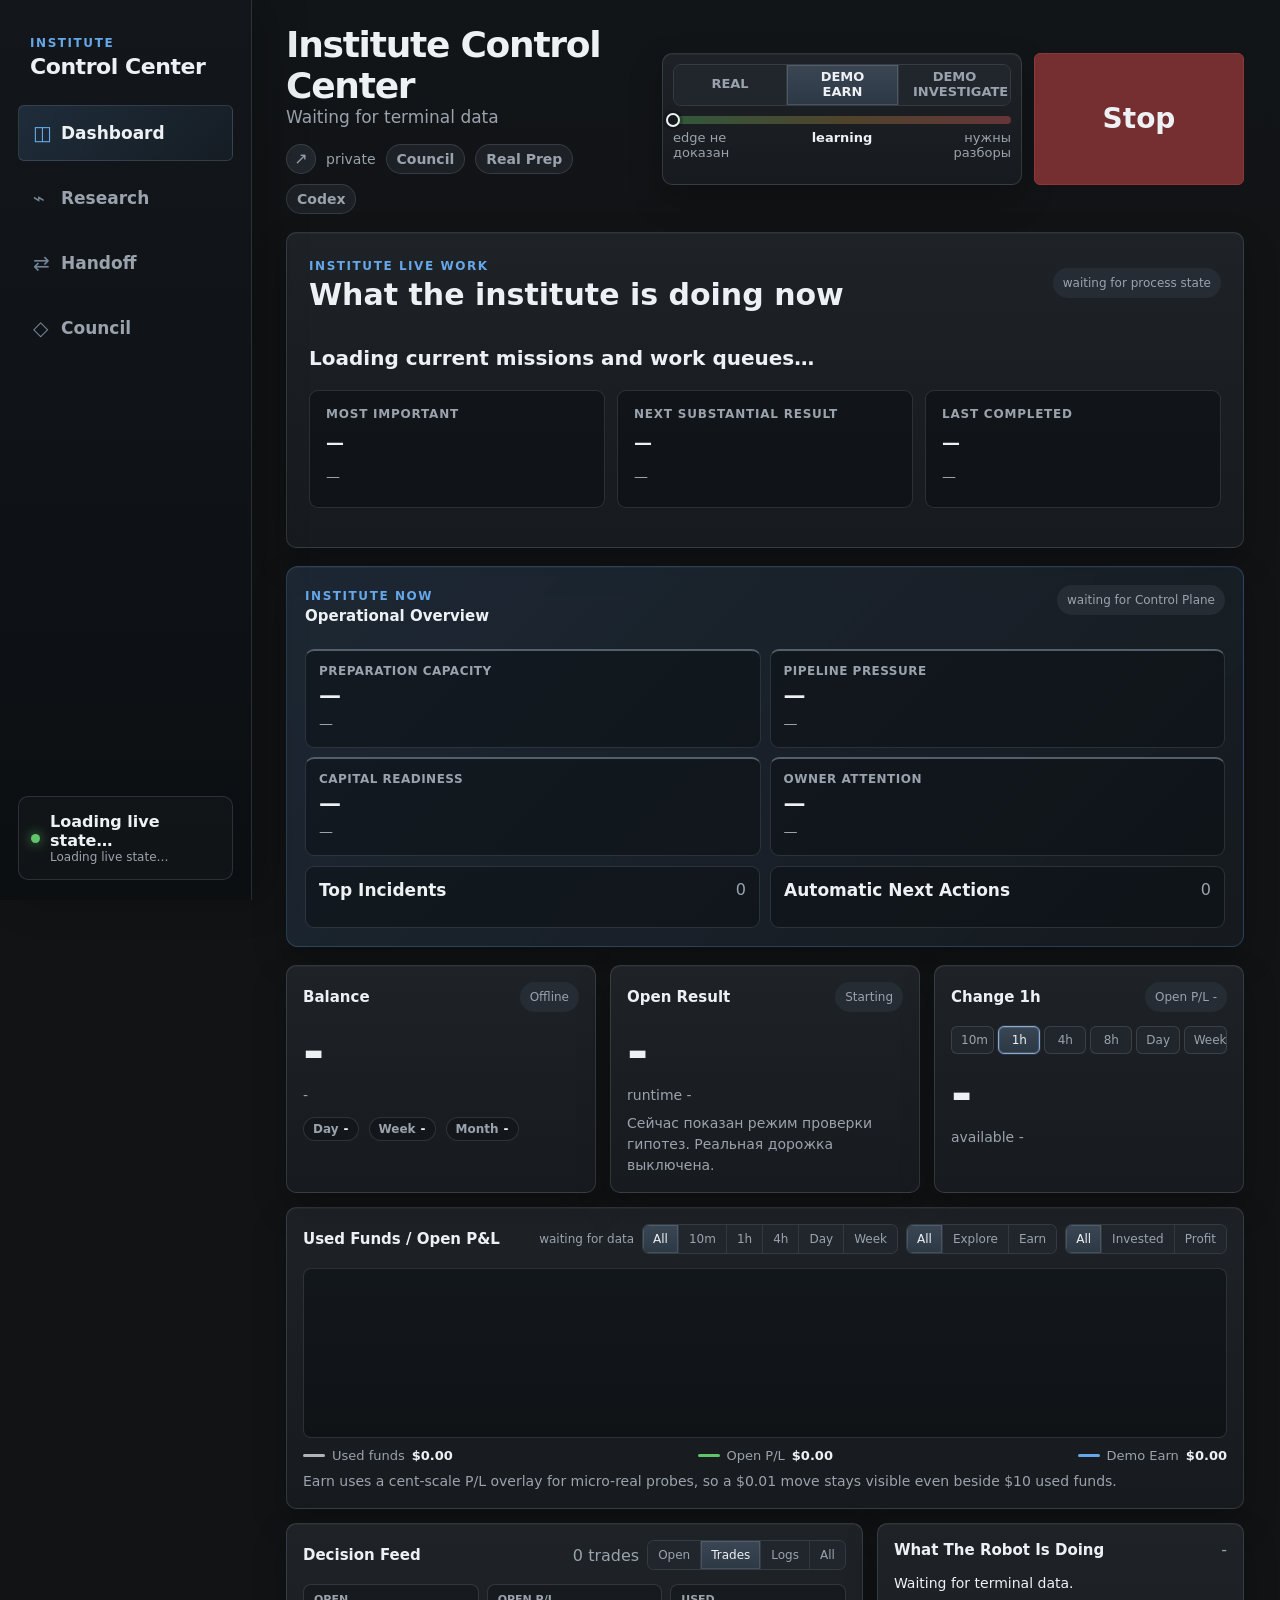
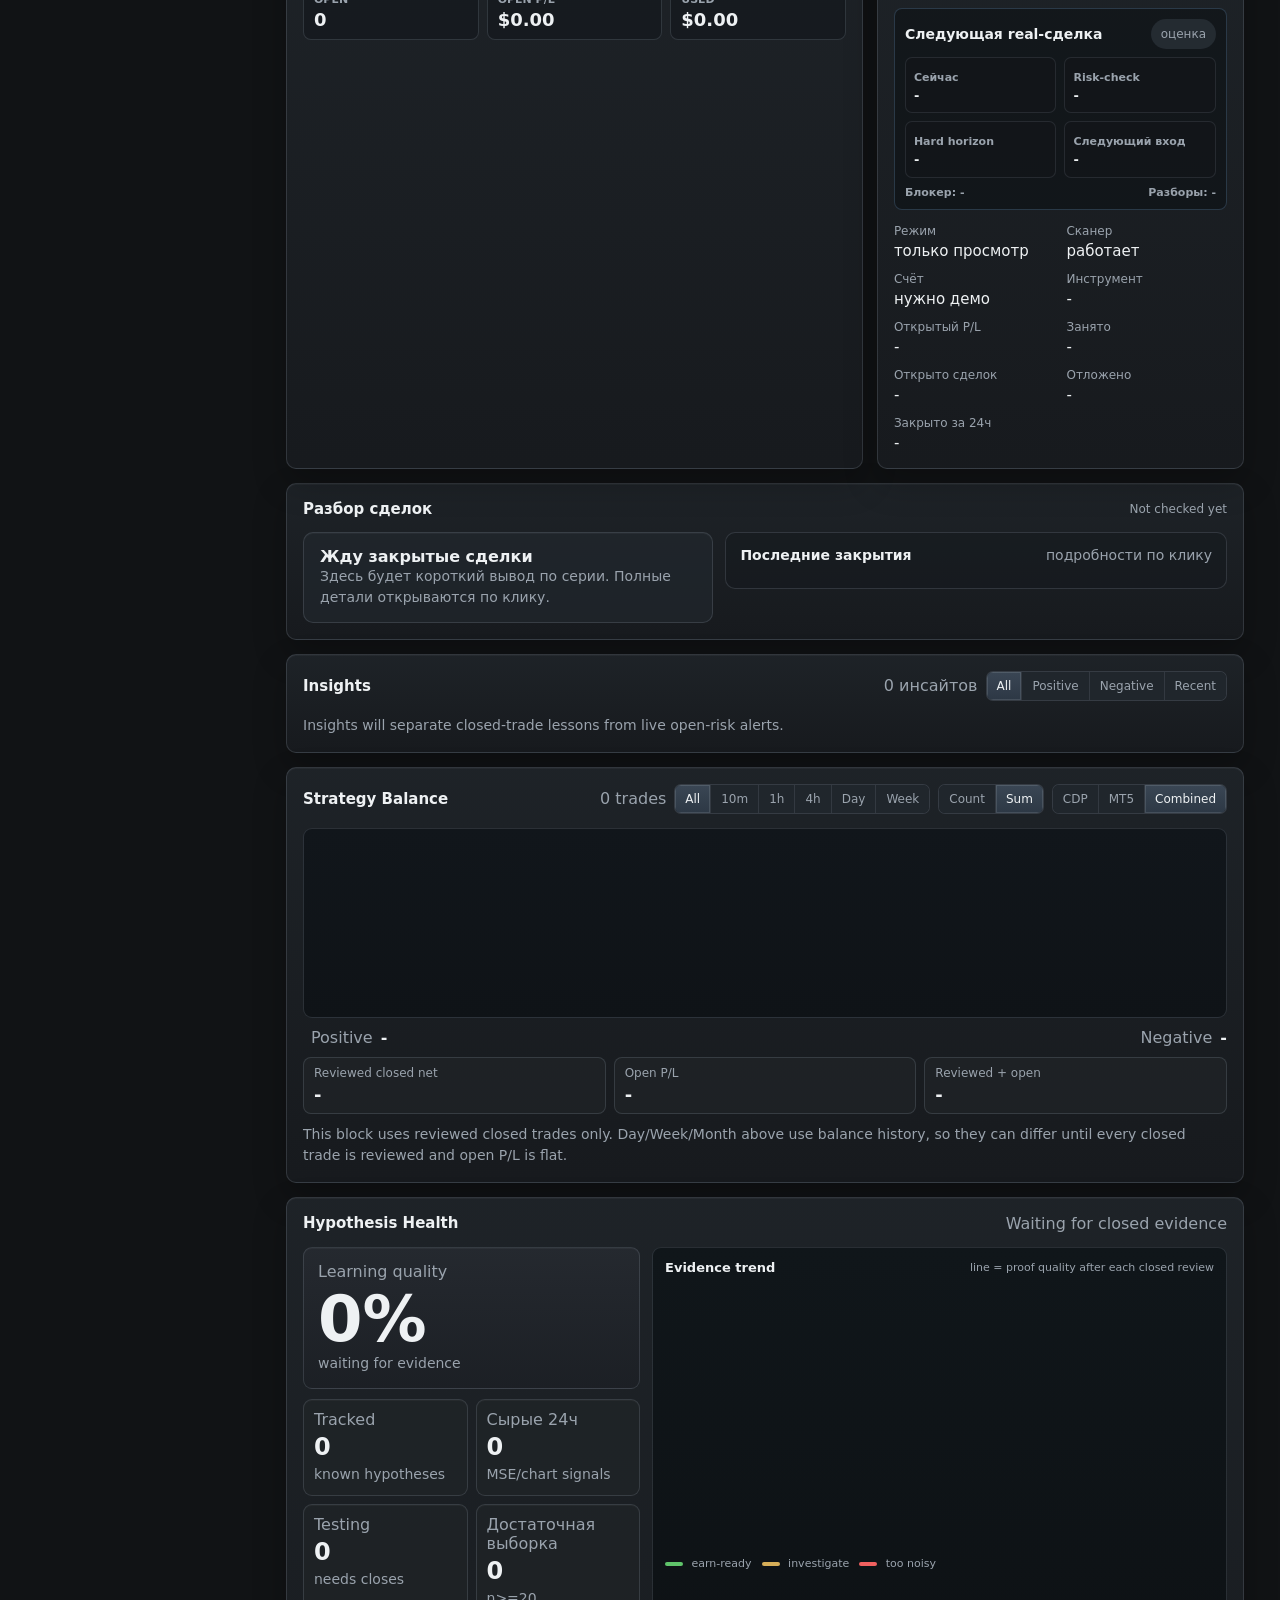
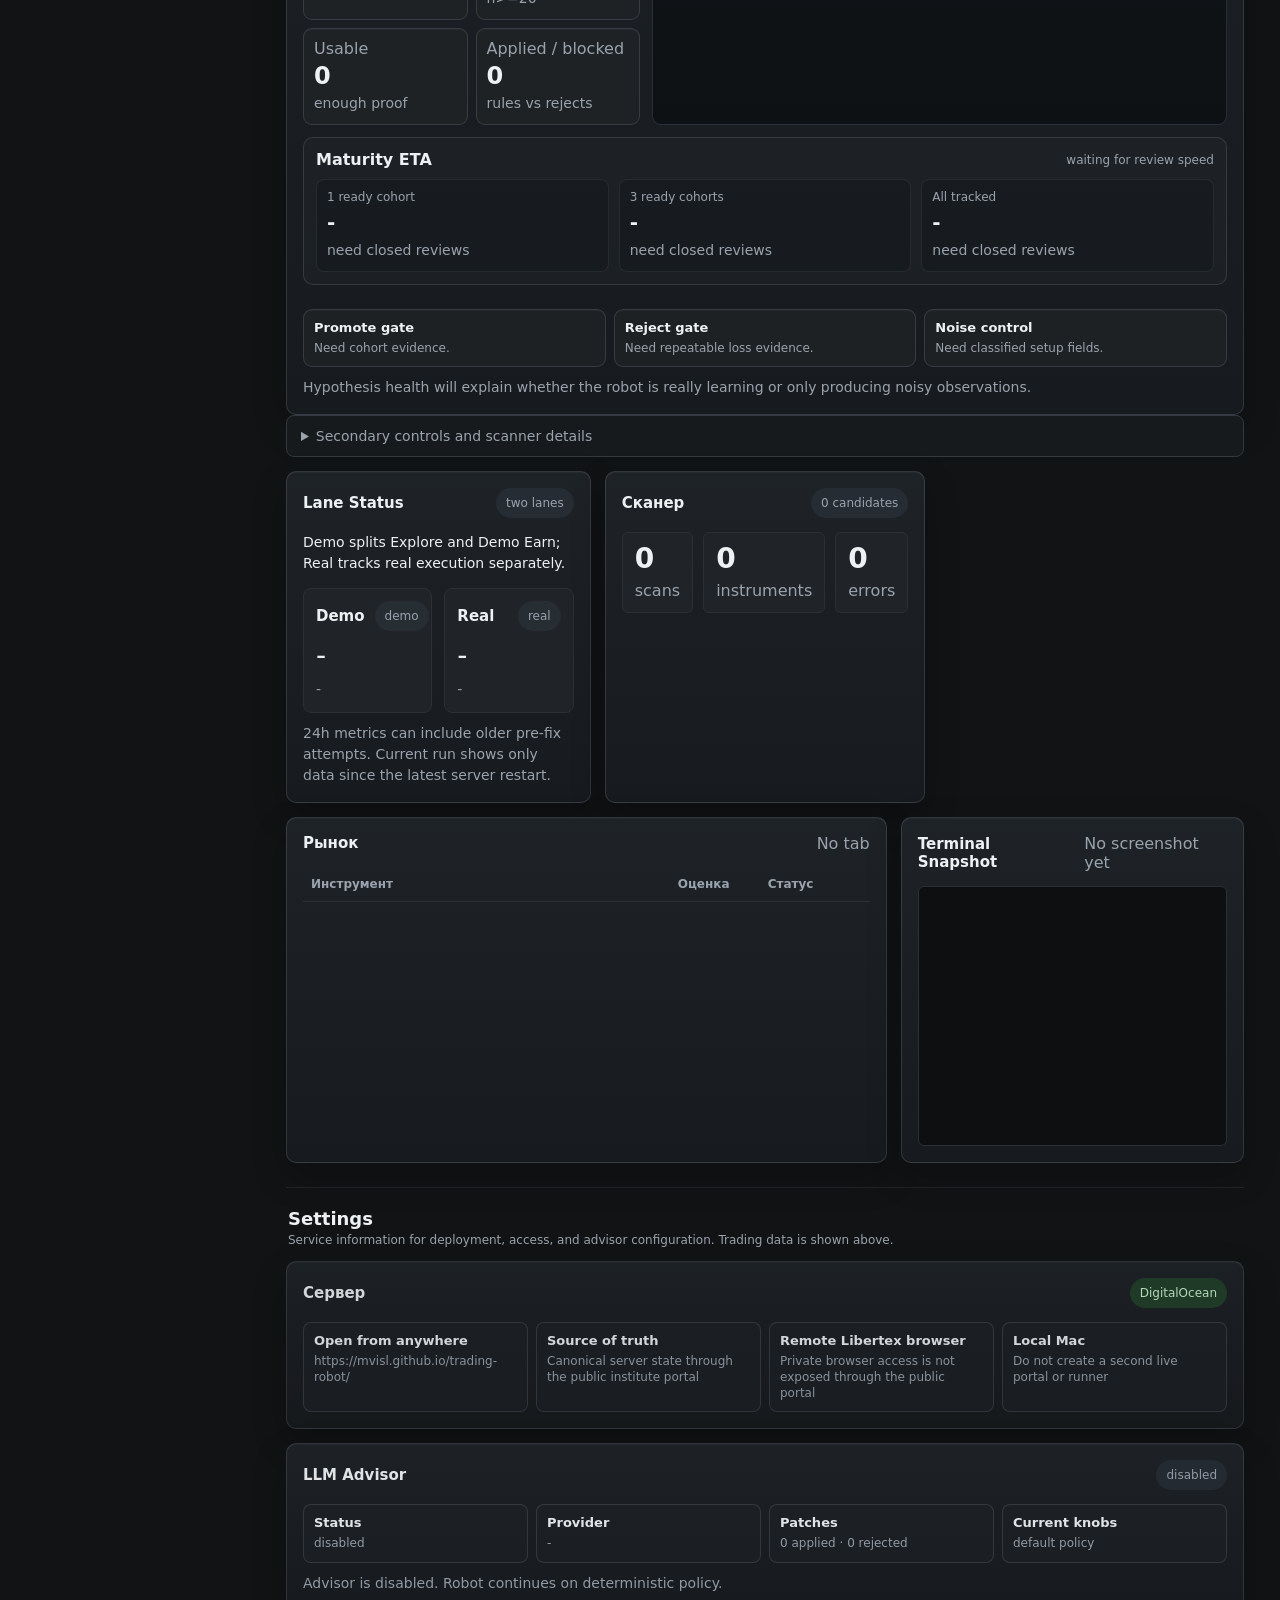
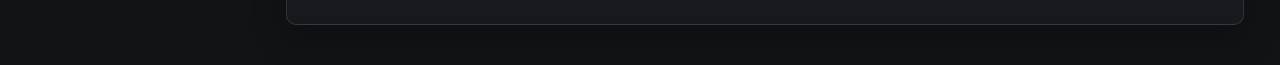
==== index.html @ 003c5cd5 "Add Atlas fidelity watchdog status" ====
<!doctype html>
<html lang="en">
  <head>
    <meta charset="utf-8" />
    <meta name="viewport" content="width=device-width, initial-scale=1" />
    <title>Institute Control Center</title>
    <link rel="stylesheet" href="./styles.css?v=20260726-autonomy-action-v1" />
  </head>
  <body>
    <section class="portal-auth-overlay" id="portalAuthOverlay" hidden>
      <form class="portal-auth-card" id="portalAuthForm">
        <span>INSTITUTE</span>
        <h1>Open Control Center</h1>
        <p>Enter the dashboard code. Authentication is checked by the canonical institute backend.</p>
        <input id="portalAuthCode" name="code" type="password" inputmode="numeric" autocomplete="one-time-code" aria-label="Dashboard code" />
        <button type="submit">Open dashboard</button>
        <small id="portalAuthStatus"></small>
      </form>
    </section>
    <button class="portal-menu-toggle" id="portalMenuToggle" type="button" aria-label="Open institute navigation" aria-expanded="false">☰</button>
    <div class="portal-drawer-backdrop" id="portalDrawerBackdrop" hidden></div>
    <aside class="portal-sidebar" id="portalSidebar" aria-label="Institute navigation">
      <div class="portal-brand">
        <span>INSTITUTE</span>
        <strong>Control Center</strong>
      </div>
      <nav class="portal-navigation" id="portalNavigation"></nav>
      <div class="portal-sidebar-state">
        <span id="portalLiveDot" class="portal-live-dot"></span>
        <div><strong id="portalStateLabel">Loading live state…</strong><small id="portalStateMeta">Loading live state…</small></div>
      </div>
    </aside>
    <main class="shell portal-content">
      <section class="portal-view active" id="portal-dashboard" data-portal-view="dashboard">
      <header class="topbar">
        <div>
          <div class="title-row">
            <h1>Institute Control Center</h1>
          </div>
          <p id="subtitle">Waiting for terminal data</p>
          <div class="title-links" aria-label="Console links">
            <button class="share-badge" id="shareDashboard" type="button" aria-label="Copy one-hour dashboard share link" title="Copy one-hour dashboard share link">
              <span aria-hidden="true">↗</span>
            </button>
            <span id="shareStatus">private</span>
            <a class="nav-badge" href="#council" data-portal-target="council" title="Open AI Council insights">Council</a>
            <a class="nav-badge" href="./real-prep.html" title="Open real-lane preparation page">Real Prep</a>
            <a class="nav-badge" href="#handoff" data-portal-target="handoff" title="Open Codex handoff instructions">Codex</a>
          </div>
        </div>
        <div class="top-actions">
          <div class="strategy-mode-card">
            <div class="strategy-mode-buttons" aria-label="Dashboard account view">
              <button data-strategy-mode="real" type="button">Real</button>
              <button class="active" data-strategy-mode="demo_earn" type="button">Demo Earn</button>
              <button data-strategy-mode="investigate" type="button">Demo Investigate</button>
            </div>
            <div class="learning-meter" aria-label="Learning stability">
              <span id="learningMeterFill"></span>
              <i id="learningMeterThumb"></i>
            </div>
            <div class="learning-meter-labels">
              <span id="learningMeterLeftLabel">edge не доказан</span>
              <strong id="learningMeterText">learning</strong>
              <span id="learningMeterRightLabel">нужны разборы</span>
            </div>
          </div>
          <button class="primary-stop" id="robotToggle">Stop</button>
        </div>
      </header>

      <section class="panel institute-work-center" id="instituteWorkCenter" aria-label="Living institute processes">
        <div class="panel-head institute-work-head">
          <div>
            <span class="portal-kicker">INSTITUTE LIVE WORK</span>
            <h2>What the institute is doing now</h2>
          </div>
          <span class="pill" id="instituteWorkFreshness">waiting for process state</span>
        </div>
        <strong class="institute-work-headline" id="instituteWorkHeadline">Loading current missions and work queues…</strong>
        <div class="institute-work-answers">
          <article>
            <span>Most important</span>
            <strong id="instituteWorkMostImportant">—</strong>
            <small id="instituteWorkMostImportantDetail">—</small>
          </article>
          <article>
            <span>Next substantial result</span>
            <strong id="instituteWorkNextResult">—</strong>
            <small id="instituteWorkNextResultDetail">—</small>
          </article>
          <article>
            <span>Last completed</span>
            <strong id="instituteWorkLastCompleted">—</strong>
            <small id="instituteWorkLastCompletedDetail">—</small>
          </article>
        </div>
        <div class="living-program-grid" id="livingProgramPrimary"></div>
        <details class="living-program-more" id="livingProgramMore" hidden>
          <summary><strong id="livingProgramMoreLabel">More live programs</strong><span>Open full process inventory</span></summary>
          <div class="living-program-grid secondary" id="livingProgramSecondary"></div>
        </details>
      </section>

      <section class="portal-overview" id="portalOverview" aria-label="Institute overview">
        <div class="portal-overview-head">
          <div><span class="portal-kicker">Institute now</span><h2>Operational Overview</h2></div>
          <span class="pill" id="portalOverviewFreshness">waiting for Control Plane</span>
        </div>
        <div class="portal-health-grid" id="portalHealthGrid"></div>
        <div class="portal-overview-grid">
          <article class="portal-compact-card" id="portalCapacityCard"><span>Preparation Capacity</span><strong id="portalCapacityValue">—</strong><small id="portalCapacityMeta">—</small></article>
          <article class="portal-compact-card" id="portalPressureCard"><span>Pipeline Pressure</span><strong id="portalPressureValue">—</strong><small id="portalPressureMeta">—</small></article>
          <article class="portal-compact-card" id="portalCapitalCard"><span>Capital Readiness</span><strong id="portalCapitalValue">—</strong><small id="portalCapitalMeta">—</small></article>
          <article class="portal-compact-card" id="portalOwnerCard"><span>Owner Attention</span><strong id="portalOwnerValue">—</strong><small id="portalOwnerMeta">—</small></article>
        </div>
        <div class="portal-overview-lists">
          <article class="portal-mini-panel"><div class="panel-head"><h3>Top Incidents</h3><span id="portalIncidentCount">0</span></div><ol id="portalTopIncidents" class="portal-plain-list"></ol></article>
          <article class="portal-mini-panel"><div class="panel-head"><h3>Automatic Next Actions</h3><span id="portalActionCount">0</span></div><ol id="portalTopActions" class="portal-plain-list"></ol></article>
        </div>
      </section>

      <section class="earn-ribbon" id="earnRibbon" hidden>
        <div class="earn-ribbon-line">
          <strong id="earnRibbonTitle">Earn is running</strong>
          <span id="earnRibbonSummary">0 trades · $0.00 total</span>
        </div>
      </section>

      <div class="mobile-strategy-toggle">
        <div class="strategy-mode-buttons" aria-label="Mobile dashboard account view">
          <button data-strategy-mode="real" type="button">Real</button>
          <button class="active" data-strategy-mode="demo_earn" type="button">Demo Earn</button>
          <button data-strategy-mode="investigate" type="button">Demo Investigate</button>
        </div>
      </div>

      <section class="hero-grid">
        <article class="panel money-panel">
          <div class="panel-head">
            <h2>Balance</h2>
            <span class="pill" id="connectionPill">Offline</span>
          </div>
          <strong class="money-value" id="balanceText">-</strong>
          <span class="money-sub metric-total" id="balanceTotalText"></span>
          <span class="money-sub" id="accountText">-</span>
          <div class="balance-deltas" id="balanceDeltas">
            <span><b>Day</b> <strong id="balanceDay">-</strong></span>
            <span><b>Week</b> <strong id="balanceWeek">-</strong></span>
            <span><b>Month</b> <strong id="balanceMonth">-</strong></span>
          </div>
        </article>

        <article class="panel money-panel">
          <div class="panel-head">
            <h2>Open Result</h2>
            <span class="pill" id="statusPill">Starting</span>
          </div>
          <strong class="money-value" id="sessionProfit">-</strong>
          <span class="money-sub metric-total" id="sessionTotalText"></span>
          <div class="open-result-meta">
            <span class="money-sub" id="runtimeText">runtime -</span>
            <div class="open-result-actions">
              <button class="real-arm-button inline" id="startRealLane" type="button" hidden>Start earning</button>
              <button class="danger real-stop-button inline" id="stopRealLane" type="button" hidden>Stop earning</button>
            </div>
          </div>
          <p class="strategy-note" id="openResultModeNote">Сейчас показан режим проверки гипотез. Реальная дорожка выключена.</p>
        </article>

        <article class="panel money-panel">
          <div class="panel-head">
            <h2 id="periodTitle">Change 1h</h2>
            <span class="pill" id="openProfitPill">Open P/L -</span>
          </div>
          <div class="period-ranges" aria-label="Profit period">
            <button data-period-range="600000">10m</button>
            <button data-period-range="3600000" class="active">1h</button>
            <button data-period-range="14400000">4h</button>
            <button data-period-range="28800000">8h</button>
            <button data-period-range="86400000">Day</button>
            <button data-period-range="604800000">Week</button>
          </div>
          <strong class="money-value" id="profitPerHour">-</strong>
          <span class="money-sub metric-total" id="periodTotalText"></span>
          <span class="money-sub" id="availableText">available -</span>
        </article>
      </section>

      <section class="panel exposure-panel">
        <div class="panel-head">
          <h2>Used Funds / Open P&L</h2>
          <div class="feed-tools">
            <span id="exposureMeta" class="chart-meta">waiting for data</span>
            <div class="feed-filter" aria-label="Chart timeframe">
              <button class="active" data-chart-range="all" type="button">All</button>
              <button data-chart-range="600000" type="button">10m</button>
              <button data-chart-range="3600000" type="button">1h</button>
              <button data-chart-range="14400000" type="button">4h</button>
              <button data-chart-range="86400000" type="button">Day</button>
              <button data-chart-range="604800000" type="button">Week</button>
            </div>
            <div class="feed-filter" aria-label="Chart demo lane">
              <button class="active" data-chart-lane="all" type="button">All</button>
              <button data-chart-lane="explore" type="button">Explore</button>
              <button data-chart-lane="earn" type="button">Earn</button>
            </div>
            <div class="feed-filter" aria-label="Chart filter">
              <button class="active" data-chart-filter="all" type="button">All</button>
              <button data-chart-filter="invested" type="button">Invested</button>
              <button data-chart-filter="profit" type="button">Profit</button>
            </div>
          </div>
        </div>
        <div class="chart-wrap">
          <canvas id="exposureChart" aria-label="Used funds and open profit chart"></canvas>
        </div>
        <div class="chart-legend">
          <span><i class="legend-used"></i> Used funds <strong id="usedChartText">$0.00</strong></span>
          <span><i class="legend-profit"></i> <span id="profitChartLabel">Open P/L</span> <strong id="profitChartText">$0.00</strong></span>
          <span id="demoEarnLegend" hidden><i class="legend-demo-earn"></i> Demo Earn <strong id="demoEarnChartText">$0.00</strong></span>
        </div>
        <p class="chart-note" id="chartNote">Earn uses a cent-scale P/L overlay for micro-real probes, so a $0.01 move stays visible even beside $10 used funds.</p>
      </section>

      <nav class="mobile-section-list" aria-label="Dashboard sections">
        <button type="button" data-mobile-target="decision-section"><span>Решения</span><small id="mobileFeedMeta">0 событий</small></button>
        <button type="button" data-mobile-target="summary-section"><span>Что делает робот</span><small id="mobileSummaryMeta">ожидание</small></button>
        <button type="button" data-mobile-target="closed-review-section"><span>Разбор сделок</span><small id="mobileReviewMeta">0 разборов</small></button>
        <button type="button" data-mobile-target="insights-section"><span>Инсайты</span><small id="mobileInsightMeta">0 инсайтов</small></button>
        <button type="button" data-mobile-target="strategy-balance-section"><span>Баланс стратегий</span><small id="mobileStrategyMeta">разобранные сделки</small></button>
        <button type="button" data-mobile-target="hypothesis-health-section"><span>Гипотезы</span><small id="mobileHypothesisMeta">качество обучения</small></button>
        <button type="button" data-mobile-target="execution-section"><span>Дорожка</span><small id="mobileExecutionMeta">только демо</small></button>
        <button type="button" data-mobile-target="scanner-section"><span>Сканер</span><small id="mobileScannerMeta">0 сканов</small></button>
        <button type="button" data-mobile-target="market-section"><span>Рынок</span><small id="mobileMarketMeta">0 инструментов</small></button>
        <button type="button" data-mobile-target="server-runbook-section"><span>Сервер</span><small>настройки</small></button>
        <button type="button" data-mobile-target="advisor-section"><span>LLM-советник</span><small id="mobileAdvisorMeta">выключен</small></button>
        <button type="button" data-mobile-target="codex-handoff"><span>Handoff</span><small>деплой и восстановление</small></button>
      </nav>

      <section class="main-grid primary-grid">
        <article class="panel feed-panel mobile-managed" id="decision-section">
          <div class="panel-head">
            <h2>Decision Feed</h2>
            <div class="feed-tools">
              <span id="feedCount">0 trades</span>
              <div class="feed-filter" aria-label="Feed filter">
                <button data-feed-filter="open" type="button">Open</button>
                <button class="active" data-feed-filter="trades" type="button">Trades</button>
                <button data-feed-filter="logs" type="button">Logs</button>
                <button data-feed-filter="all" type="button">All</button>
              </div>
            </div>
          </div>
          <div class="feed-readouts" aria-label="Open trade summary">
            <div>
              <span>Open</span>
              <strong id="feedOpenCount">0</strong>
            </div>
            <div>
              <span>Open P/L</span>
              <strong id="feedOpenProfit">$0.00</strong>
            </div>
            <div>
              <span>Used</span>
              <strong id="feedUsedFunds">$0.00</strong>
            </div>
          </div>
          <ol id="decisionFeed" class="feed"></ol>
        </article>

        <article class="panel summary-panel mobile-managed" id="summary-section">
          <div class="panel-head">
            <h2>What The Robot Is Doing</h2>
            <span id="lastScan">-</span>
          </div>
          <p class="plain-summary" id="robotSummary">Waiting for terminal data.</p>
          <div class="real-eta-card" id="realEtaCard" aria-label="Next real trade estimate">
            <div class="real-eta-head">
              <strong id="realEtaTitle">Следующая real-сделка</strong>
              <span class="pill" id="realEtaPill">оценка</span>
            </div>
            <div class="real-eta-grid">
              <div>
                <span>Сейчас</span>
                <strong id="realEtaCurrent">-</strong>
              </div>
              <div>
                <span>Risk-check</span>
                <strong id="realEtaRisk">-</strong>
              </div>
              <div>
                <span>Hard horizon</span>
                <strong id="realEtaHard">-</strong>
              </div>
              <div>
                <span>Следующий вход</span>
                <strong id="realEtaNext">-</strong>
              </div>
            </div>
            <div class="real-eta-footer">
              <span id="realEtaBlocker">Блокер: -</span>
              <span id="realEtaReview">Разборы: -</span>
            </div>
          </div>
          <dl class="kv">
            <div><dt>Режим</dt><dd id="modeText">только просмотр</dd></div>
            <div><dt>Сканер</dt><dd id="scannerText">работает</dd></div>
            <div><dt>Счёт</dt><dd id="accountGuard">нужно демо</dd></div>
            <div><dt>Инструмент</dt><dd id="selectedInstrument">-</dd></div>
            <div><dt>Открытый P/L</dt><dd id="openProfitText">-</dd></div>
            <div><dt>Занято</dt><dd id="usedText">-</dd></div>
            <div><dt>Открыто сделок</dt><dd id="openTradesText">-</dd></div>
            <div><dt>Отложено</dt><dd id="pendingTradesText">-</dd></div>
            <div><dt>Закрыто за 24ч</dt><dd id="closedTradesText">-</dd></div>
          </dl>
        </article>
      </section>

      <section class="panel closed-review-panel mobile-managed" id="closed-review-section">
          <div class="panel-head">
            <h2>Разбор сделок</h2>
            <div class="review-actions">
              <span id="reviewClosedStatus">Not checked yet</span>
            </div>
          </div>
        <div class="trade-review-layout">
          <div class="model-review" id="tradeReviewModel">
            <div>
              <strong>Жду закрытые сделки</strong>
              <p>Здесь будет короткий вывод по серии. Полные детали открываются по клику.</p>
            </div>
          </div>
          <div class="review-stack-wrap">
            <div class="review-stack-head">
              <strong>Последние закрытия</strong>
              <small>подробности по клику</small>
            </div>
            <div class="review-slider">
              <button class="review-arrow" id="reviewPrev" aria-label="Previous closed review">‹</button>
              <ol id="closedTradeReviews" class="review-list"></ol>
              <button class="review-arrow" id="reviewNext" aria-label="Next closed review">›</button>
            </div>
          </div>
        </div>
      </section>

      <section class="panel insights-panel mobile-managed" id="insights-section">
        <div class="panel-head">
          <h2>Insights</h2>
          <div class="feed-tools">
            <span id="insightCount">0 инсайтов</span>
            <div class="feed-filter" aria-label="Insight filter">
              <button class="active" data-insight-filter="all" type="button">All</button>
              <button data-insight-filter="positive" type="button">Positive</button>
              <button data-insight-filter="negative" type="button">Negative</button>
              <button data-insight-filter="recent" type="button">Recent</button>
            </div>
          </div>
        </div>
        <p class="insight-explain" id="insightExplain">Insights will separate closed-trade lessons from live open-risk alerts.</p>
        <ol id="insightList" class="insight-list"></ol>
      </section>

      <section class="panel strategy-balance-panel mobile-managed" id="strategy-balance-section">
        <div class="panel-head">
          <h2>Strategy Balance</h2>
          <div class="feed-tools">
            <span id="strategyBalanceMeta">0 trades</span>
            <div class="feed-filter" aria-label="Strategy balance timeframe">
              <button class="active" data-strategy-range="all" type="button">All</button>
              <button data-strategy-range="600000" type="button">10m</button>
              <button data-strategy-range="3600000" type="button">1h</button>
              <button data-strategy-range="14400000" type="button">4h</button>
              <button data-strategy-range="86400000" type="button">Day</button>
              <button data-strategy-range="604800000" type="button">Week</button>
            </div>
            <div class="feed-filter" aria-label="Strategy balance metric">
              <button data-strategy-metric="count" type="button">Count</button>
              <button class="active" data-strategy-metric="sum" type="button">Sum</button>
            </div>
            <div class="feed-filter" aria-label="Execution provider">
              <button data-strategy-provider="cdp" type="button">CDP</button>
              <button data-strategy-provider="mt5" type="button">MT5</button>
              <button class="active" data-strategy-provider="combined" type="button">Combined</button>
            </div>
          </div>
        </div>
        <div class="strategy-balance-chart-wrap">
          <canvas id="strategyBalanceChart" aria-label="Positive and negative strategy balance over time"></canvas>
        </div>
        <div class="strategy-balance-stats">
          <span><i class="legend-profit"></i> Positive <strong id="strategyPositiveText">-</strong></span>
          <span><i class="legend-loss"></i> Negative <strong id="strategyNegativeText">-</strong></span>
        </div>
        <div class="strategy-net-stats">
          <span>Reviewed closed net <strong id="strategyClosedNetText">-</strong></span>
          <span>Open P/L <strong id="strategyOpenNetText">-</strong></span>
          <span>Reviewed + open <strong id="strategyReviewedNetText">-</strong></span>
        </div>
        <p class="strategy-note" id="strategyBalanceNote">This block uses reviewed closed trades only. Day/Week/Month above use balance history, so they can differ until every closed trade is reviewed and open P/L is flat.</p>
      </section>

      <section class="panel hypothesis-health-panel mobile-managed" id="hypothesis-health-section">
        <div class="panel-head">
          <h2>Hypothesis Health</h2>
          <div class="feed-tools">
            <span id="hypothesisHealthMeta">Waiting for closed evidence</span>
          </div>
        </div>
        <div class="hypothesis-health-grid">
          <div class="hypothesis-kpi-stack">
            <div class="hypothesis-score-card">
              <span>Learning quality</span>
              <strong id="hypothesisHealthScore">0%</strong>
              <small id="hypothesisHealthLabel">waiting for evidence</small>
            </div>
            <div class="hypothesis-stats">
              <div><span>Tracked</span><strong id="hypothesisTotal">0</strong><small>known hypotheses</small></div>
              <div><span>Сырые 24ч</span><strong id="hypothesisNew">0</strong><small>MSE/chart signals</small></div>
              <div><span>Testing</span><strong id="hypothesisTesting">0</strong><small>needs closes</small></div>
              <div><span>Достаточная выборка</span><strong id="hypothesisMature">0</strong><small>n>=20</small></div>
              <div><span>Usable</span><strong id="hypothesisConfirmed">0</strong><small>enough proof</small></div>
              <div><span>Applied / blocked</span><strong id="hypothesisAppliedRejected">0</strong><small>rules vs rejects</small></div>
            </div>
          </div>
          <div class="hypothesis-chart-wrap">
            <div class="hypothesis-chart-head">
              <strong>Evidence trend</strong>
              <span>line = proof quality after each closed review</span>
            </div>
            <canvas id="hypothesisHealthChart" aria-label="Hypothesis health trend"></canvas>
            <div class="hypothesis-chart-legend">
              <span><i class="good"></i> earn-ready</span>
              <span><i class="watch"></i> investigate</span>
              <span><i class="bad"></i> too noisy</span>
            </div>
          </div>
        </div>
        <div class="hypothesis-body">
          <div class="hypothesis-eta" id="hypothesisEta">
            <div class="hypothesis-eta-head">
              <strong>Maturity ETA</strong>
              <span id="hypothesisEtaMeta">waiting for review speed</span>
            </div>
            <div class="hypothesis-eta-grid">
              <div><span>1 ready cohort</span><strong id="hypothesisEtaOne">-</strong><small id="hypothesisEtaOneNote">need closed reviews</small></div>
              <div><span>3 ready cohorts</span><strong id="hypothesisEtaThree">-</strong><small id="hypothesisEtaThreeNote">need closed reviews</small></div>
              <div><span>All tracked</span><strong id="hypothesisEtaAll">-</strong><small id="hypothesisEtaAllNote">need closed reviews</small></div>
            </div>
          </div>
          <div class="hypothesis-funnel" id="hypothesisFunnel"></div>
        </div>
        <div class="hypothesis-gates">
          <div>
            <strong>Promote gate</strong>
            <span id="hypothesisPromoteGate">Need cohort evidence.</span>
          </div>
          <div>
            <strong>Reject gate</strong>
            <span id="hypothesisRejectGate">Need repeatable loss evidence.</span>
          </div>
          <div>
            <strong>Noise control</strong>
            <span id="hypothesisNoiseGate">Need classified setup fields.</span>
          </div>
        </div>
        <p class="strategy-note" id="hypothesisHealthSummary">Hypothesis health will explain whether the robot is really learning or only producing noisy observations.</p>
      </section>

      <section class="secondary-controls">
        <details>
          <summary>Secondary controls and scanner details</summary>
          <div class="mode-strip" id="modeButtons">
            <button data-mode="read-only">Read</button>
            <button data-mode="dry-run">Dry</button>
            <button data-mode="paper">Paper</button>
            <button data-mode="demo-armed">Демо</button>
            <button data-mode="live-locked">Live</button>
          </div>
          <div class="actions">
            <button id="scanOnce">Scan once</button>
            <button id="toggleScanner">Пауза</button>
            <button class="danger" id="killSwitch">Kill switch</button>
          </div>
        </details>
      </section>

      <section class="status-grid">
        <article class="panel risk-panel mobile-managed" id="execution-section">
          <div class="panel-head">
            <h2>Lane Status</h2>
            <span class="pill" id="executionPill">two lanes</span>
          </div>
          <p class="plain-summary" id="executionSummary">Demo splits Explore and Demo Earn; Real tracks real execution separately.</p>
          <div class="lane-grid">
            <div class="lane-card">
              <div class="lane-card-head">
                <strong>Demo</strong>
                <span class="pill" id="executionDemoPill">demo</span>
              </div>
              <div class="lane-card-value" id="executionDemoStatus">-</div>
              <small id="executionDemoMeta">-</small>
            </div>
            <div class="lane-card">
              <div class="lane-card-head">
                <strong>Real</strong>
                <span class="pill" id="executionRealPill">real</span>
              </div>
              <div class="lane-card-value" id="executionRealStatus">-</div>
              <small id="executionRealMeta">-</small>
            </div>
          </div>
          <p class="strategy-note" id="executionEpochNote">24h metrics can include older pre-fix attempts. Current run shows only data since the latest server restart.</p>
        </article>

        <article class="panel metrics-panel mobile-managed" id="scanner-section">
          <div class="panel-head">
            <h2>Сканер</h2>
            <span class="pill" id="candidatePill">0 candidates</span>
          </div>
          <div class="metric-row">
            <div><strong id="scanCount">0</strong><span>scans</span></div>
            <div><strong id="instrumentCount">0</strong><span>instruments</span></div>
            <div><strong id="errorCount">0</strong><span>errors</span></div>
          </div>
        </article>
      </section>

      <section class="panel learning-panel operator-only">
        <div class="panel-head">
          <h2>Learning Loop</h2>
          <span id="learningState">collect only</span>
        </div>
        <div class="learning-grid">
          <div><strong>Real-time</strong><span id="learnRealtime">collect_only</span></div>
          <div><strong>Hourly</strong><span id="learnHourly">health_check</span></div>
          <div><strong>Daily</strong><span id="learnDaily">propose_changes</span></div>
          <div><strong>Weekly</strong><span id="learnWeekly">promote_after_tests</span></div>
        </div>
      </section>

      <section class="panel demo-panel operator-only">
        <div class="panel-head">
          <h2>Demo Execution</h2>
          <span id="demoPolicy">prepare_ticket_only</span>
        </div>
        <div class="demo-grid">
          <button id="crawlCatalog">Crawl Catalog</button>
          <div class="demo-readout">
            <strong id="catalogTotal">0</strong>
            <span>catalog instruments</span>
          </div>
        </div>
        <p class="demo-note" id="demoStatus">Demo only. Real account is blocked.</p>
      </section>

      <section class="main-grid">
        <article class="panel market-panel mobile-managed" id="market-section">
          <div class="panel-head">
            <h2>Рынок</h2>
            <span id="terminalTitle">No tab</span>
          </div>
          <div class="table-wrap">
            <table>
              <thead>
                <tr>
                  <th>Инструмент</th>
                  <th>Оценка</th>
                  <th>Статус</th>
                </tr>
              </thead>
              <tbody id="instrumentRows"></tbody>
            </table>
          </div>
        </article>

        <article class="panel preview-panel mobile-managed" id="snapshot-section">
          <div class="panel-head">
            <h2>Terminal Snapshot</h2>
            <span id="snapshotMeta">No screenshot yet</span>
          </div>
          <div class="snapshot-frame">
            <img id="terminalSnapshot" alt="Libertex terminal snapshot" />
          </div>
        </article>
      </section>

      <section class="settings-section" aria-label="Settings and service information">
        <div class="settings-heading">
          <h2>Settings</h2>
          <p>Service information for deployment, access, and advisor configuration. Trading data is shown above.</p>
        </div>

        <section class="panel server-runbook-panel mobile-managed" id="server-runbook-section">
          <div class="panel-head">
            <h2>Сервер</h2>
            <span class="pill online">DigitalOcean</span>
          </div>
          <div class="server-runbook-grid">
            <div>
              <strong>Open from anywhere</strong>
              <span>https://mvisl.github.io/trading-robot/</span>
            </div>
            <div>
              <strong>Source of truth</strong>
              <span>Canonical server state through the public institute portal</span>
            </div>
            <div>
              <strong>Remote Libertex browser</strong>
              <span>Private browser access is not exposed through the public portal</span>
            </div>
            <div>
              <strong>Local Mac</strong>
              <span>Do not create a second live portal or runner</span>
            </div>
          </div>
        </section>

        <section class="panel advisor-panel mobile-managed" id="advisor-section">
          <div class="panel-head">
            <h2>LLM Advisor</h2>
            <span class="pill" id="advisorPill">disabled</span>
          </div>
          <div class="advisor-grid">
            <div>
              <strong>Status</strong>
              <span id="advisorStatus">disabled</span>
            </div>
            <div>
              <strong>Provider</strong>
              <span id="advisorProvider">-</span>
            </div>
            <div>
              <strong>Patches</strong>
              <span id="advisorPatches">0 applied · 0 rejected</span>
            </div>
            <div>
              <strong>Current knobs</strong>
              <span id="advisorKnobs">default policy</span>
            </div>
          </div>
          <p class="plain-summary advisor-summary" id="advisorSummary">Advisor is disabled. Robot continues on deterministic policy.</p>
        </section>

      </section>
      </section>

      <section class="portal-view" id="portal-research" data-portal-view="research" hidden>
        <header class="portal-page-head institute-state-head">
          <div><span class="portal-kicker">Institute now</span><h1>Institute State</h1><p>Где находится институт, что его блокирует и что произойдёт дальше.</p></div>
          <span class="pill" id="researchFreshness">Loading live state…</span>
        </header>

        <section class="institute-state-hero" aria-label="Current institute state">
          <div class="institute-state-message">
            <div>
              <span class="portal-kicker">Right now</span>
              <h2 id="instituteNowState">Reading canonical state</h2>
              <p id="instituteNowSummary">Checking the Money path and autonomous observation work.</p>
            </div>
            <span class="institute-owner-pill" id="instituteOwnerState">Checking owner decision</span>
          </div>

          <div class="pipeline-truth-grid" aria-label="Research pipeline truth">
            <details class="pipeline-truth-card" data-institute-popup="Executing now">
              <summary><span>Executing now</span><strong id="pipelineTruthExecuting">0</strong><small id="pipelineTruthExecutingBrief">No executable research</small></summary>
              <div id="pipelineTruthExecutingDetail"></div>
            </details>
            <details class="pipeline-truth-card" data-institute-popup="Committed next">
              <summary><span>Committed next</span><strong id="pipelineTruthCommitted">8</strong><small id="pipelineTruthCommittedBrief">Waiting behind RF9-6</small></summary>
              <div id="pipelineTruthCommittedDetail"></div>
            </details>
            <details class="pipeline-truth-card" data-institute-popup="Blocked work">
              <summary><span>Blocked</span><strong id="pipelineTruthBlocked">4</strong><small id="pipelineTruthBlockedBrief">Recovery or terminal outcome recorded</small></summary>
              <div id="pipelineTruthBlockedDetail"></div>
            </details>
            <details class="pipeline-truth-card" data-institute-popup="Collectors">
              <summary><span>Collectors producing</span><strong id="pipelineTruthCollectors">0/0</strong><small>Independent timer contours</small></summary>
              <div id="pipelineTruthCollectorsDetail"></div>
            </details>
            <article class="pipeline-truth-card emphasis">
              <span>Current bottleneck</span><strong id="pipelineTruthBottleneck">RF9-6</strong><small id="pipelineTruthBottleneckDetail">Owner denominator decision</small>
            </article>
            <article class="pipeline-truth-card next-action">
              <span>Next automatic action</span><strong id="pipelineTruthNext">RVS admission after RF9-6</strong><small>IC-NEAR remains closed until authority is granted</small>
            </article>
          </div>

          <div class="institute-journey" id="instituteJourney">
            <details class="institute-journey-step observing" data-institute-popup="Observing">
              <summary><span>01</span><div><small>Observing</small><strong id="instituteObservingHeadline">Checking sources</strong></div><em id="instituteObservingStatus">—</em></summary>
              <p id="instituteObservingDetail">Public observations and missing-source reasons.</p>
              <div class="institute-source-list" id="instituteObservingSources"></div>
            </details>
            <span class="institute-journey-arrow" aria-hidden="true">→</span>
            <details class="institute-journey-step understanding" data-institute-popup="Understanding">
              <summary><span>02</span><div><small>Understanding</small><strong id="instituteUnderstandingHeadline">Checking world model</strong></div><em id="instituteUnderstandingStatus">—</em></summary>
              <p id="instituteUnderstandingDetail">How observations are being turned into mechanism understanding.</p>
              <div class="institute-detail-box" id="instituteUnderstandingTechnical"></div>
            </details>
            <span class="institute-journey-arrow" aria-hidden="true">→</span>
            <details class="institute-journey-step preparing" data-institute-popup="Preparing">
              <summary><span>03</span><div><small>Preparing</small><strong id="institutePreparingHeadline">Checking registered work</strong></div><em id="institutePreparingStatus">—</em></summary>
              <p id="institutePreparingDetail">Registered research waiting for formal admission.</p>
              <div class="institute-detail-box" id="institutePreparingTechnical"></div>
            </details>
            <span class="institute-journey-arrow" aria-hidden="true">→</span>
            <details class="institute-journey-step checking" data-institute-popup="Checking">
              <summary><span>04</span><div><small>Checking</small><strong id="instituteCheckingHeadline">Checking validation</strong></div><em id="instituteCheckingStatus">—</em></summary>
              <p id="instituteCheckingDetail">The evidence step never starts until its protected gates are satisfied.</p>
              <div class="institute-detail-box" id="instituteCheckingTechnical"></div>
            </details>
            <span class="institute-journey-arrow" aria-hidden="true">→</span>
            <details class="institute-journey-step money" data-institute-popup="Money">
              <summary><span>05</span><div><small>Money</small><strong id="instituteMoneyHeadline">Checking verdict path</strong></div><em id="instituteMoneyStatus">—</em></summary>
              <p id="instituteMoneyDetail">The next honest Money Verdict and its protected path to capital.</p>
              <div class="institute-detail-box" id="instituteMoneyTechnical"></div>
            </details>
          </div>

          <div class="institute-decision-row">
            <article class="blocker"><span>Current bottleneck</span><strong id="instituteBlockerTitle">—</strong><p id="instituteBlockerDetail">—</p></article>
            <article class="next"><span>Next automatic action</span><strong id="instituteAutomaticNext">—</strong><p id="instituteAutomaticNextDetail">—</p></article>
            <article class="autonomous"><span>What works without the owner</span><strong id="instituteAutonomy">—</strong><p id="instituteAutonomyDetail">—</p></article>
            <article class="owner"><span>Where your decision is needed</span><strong id="instituteOwnerDecision">—</strong><p id="instituteOwnerDecisionDetail">—</p></article>
          </div>

          <section class="institute-autonomy-summary" aria-labelledby="instituteAutonomySummaryTitle">
            <header>
              <div><span class="portal-kicker">Автономность</span><h2 id="instituteAutonomySummaryTitle">Что система решила сама</h2></div>
              <span id="instituteAutonomySummaryStatus">—</span>
            </header>
            <div>
              <article><span>Решено автономно</span><strong id="autonomyResolvedCount">0</strong><p id="autonomyResolvedDetail">—</p></article>
              <article><span>Ждёт новых данных</span><strong id="autonomyWaitingCount">0</strong><p id="autonomyWaitingDetail">—</p></article>
              <article><span>Нужна подпись владельца</span><strong id="autonomyOwnerCount">0</strong><p id="autonomyOwnerDetail">—</p></article>
              <article><span>Брешь автономности</span><strong id="autonomyGapCount">0</strong><p id="autonomyGapDetail">—</p></article>
            </div>
          </section>

          <section class="institute-capacity" aria-labelledby="instituteCapacityTitle">
            <header>
              <div><span class="portal-kicker">Runnable first, priority second</span><h2 id="instituteCapacityTitle">Institute capacity</h2></div>
              <span id="instituteCapacityMeta">Reading scheduler state</span>
            </header>
            <div class="institute-capacity-grid" id="instituteCapacityGrid"></div>
          </section>

          <section class="level3-recommendation" id="level3RecommendationPanel" hidden aria-labelledby="level3RecommendationTitle">
            <div>
              <span class="portal-kicker">One recommendation</span>
              <h2 id="level3RecommendationTitle">Institute recommendation</h2>
              <strong id="level3RecommendationName">—</strong>
              <p id="level3RecommendationReason">—</p>
              <p id="level3RecommendationRisk">—</p>
              <small id="level3RecommendationConfidence">—</small>
            </div>
            <div class="level3-recommendation-actions">
              <button type="button" class="primary" id="level3ApproveRecommendation">Approve recommendation</button>
              <button type="button" id="level3RejectRecommendation">Reject recommendation</button>
              <span id="level3RecommendationActionStatus" role="status"></span>
            </div>
            <details>
              <summary>View alternative evaluations</summary>
              <p>Alternative definitions are shown for transparency. They are internal implementation evaluations, not choices the owner must make.</p>
              <div id="level3AlternativeDetails"></div>
            </details>
          </section>
        </section>

        <section class="institute-stacks-section" aria-labelledby="instituteStacksTitle">
          <header><span class="portal-kicker">One institute, five views</span><h2 id="instituteStacksTitle">Institute Stacks</h2></header>
        <nav class="institute-stack-nav" aria-label="Institute stacks">
          <details class="institute-stack money-stack" data-institute-popup="Money Stack">
            <summary><span>Money Stack</span><strong id="instituteMoneyStackStatus">—</strong></summary>
            <div id="instituteMoneyStackDetail"></div>
          </details>
          <details class="institute-stack knowledge-stack" data-institute-popup="Knowledge Stack">
            <summary><span>Knowledge Stack</span><strong id="instituteKnowledgeStackStatus">—</strong></summary>
            <div id="instituteKnowledgeStackDetail"></div>
          </details>
          <details class="institute-stack observation-stack" data-institute-popup="Observation Stack">
            <summary><span>Observation Stack</span><strong id="instituteObservationStackStatus">—</strong></summary>
            <div id="instituteObservationStackDetail"></div>
          </details>
          <details class="institute-stack governance-stack" data-institute-popup="Governance Stack">
            <summary><span>Governance Stack</span><strong id="instituteGovernanceStackStatus">—</strong></summary>
            <div id="instituteGovernanceStackDetail"></div>
          </details>
          <details class="institute-stack infrastructure-stack" data-institute-popup="Infrastructure Stack">
            <summary><span>Infrastructure Stack</span><strong id="instituteInfrastructureStackStatus">—</strong></summary>
            <div id="instituteInfrastructureStackDetail"></div>
          </details>
        </nav>
        </section>

        <dialog class="institute-popup" id="institutePopup" aria-labelledby="institutePopupTitle">
          <div class="institute-popup-head">
            <div><span class="portal-kicker" id="institutePopupKicker">Institute detail</span><h2 id="institutePopupTitle">Details</h2></div>
            <button type="button" id="institutePopupClose" aria-label="Close details">×</button>
          </div>
          <p class="institute-popup-status" id="institutePopupStatus"></p>
          <div class="institute-popup-body" id="institutePopupBody"></div>
        </dialog>

        <details class="institute-technical-surface">
          <summary><span><span class="portal-kicker">Progressive disclosure</span><strong>Technical process detail</strong></span><em>Open Registry, producers, collectors, governance and diagnostics</em></summary>

        <section class="research-command-strip research-command-strip-v2" aria-label="Institute situation in five seconds">
          <article class="critical"><span>MONEY PATH</span><strong id="researchSummaryMoney">Loading canonical Money Path</strong></article>
          <article><span>KNOWLEDGE</span><strong id="researchSummaryKnowledge">Checking production evidence</strong></article>
          <article><span>OWNER</span><strong id="researchSummaryOwner">Checking protected decisions</strong></article>
          <article><span>AUTONOMOUS</span><strong id="researchSummaryAutonomous">Checking autonomous work</strong></article>
          <article><span>REAL IDLE</span><strong id="researchSummaryIdle">Calculating truthful idle state</strong></article>
        </section>

        <section class="research-v2-core-grid">
          <article class="panel portal-section-panel research-money-path-panel">
            <div class="panel-head"><div><span class="portal-kicker">MONEY PATH</span><h2>Next Money Verdict</h2></div><span class="pill" id="researchMoneyPathStatus">—</span></div>
            <strong class="research-decision-title" id="researchMoneyCandidate">—</strong>
            <div class="research-v2-facts">
              <div><span>Next result</span><strong id="researchMoneyNextResult">—</strong></div>
              <div><span>Main blocker</span><strong id="researchMoneyBlocker">—</strong></div>
              <div><span>ETA</span><strong id="researchMoneyEta">—</strong></div>
            </div>
            <div class="research-money-stages" id="researchMoneyStages"></div>
          </article>

          <article class="panel portal-section-panel research-money-path-panel">
            <div class="panel-head"><div><span class="portal-kicker">FIRST MONEY VERDICT</span><h2>What the first sealed test found</h2></div><span class="pill" id="firstMoneyVerdictStatus">—</span></div>
            <strong class="research-decision-title" id="firstMoneyVerdictCandidate">—</strong>
            <div class="research-v2-facts">
              <div><span>Current stage</span><strong id="firstMoneyVerdictStage">—</strong></div>
              <div><span>Scientific result</span><strong id="firstMoneyVerdictResult">—</strong></div>
              <div><span>Events</span><strong id="firstMoneyVerdictEvents">—</strong></div>
              <div><span>Main limitation</span><strong id="firstMoneyVerdictBlocker">—</strong></div>
              <div><span>Next admitted study</span><strong id="firstMoneyVerdictNext">—</strong></div>
              <div><span>Admission buffer</span><strong id="firstMoneyVerdictBuffer">—</strong></div>
            </div>
            <details class="research-card-details"><summary>Decision capacity and economics</summary>
              <p id="firstMoneyVerdictDetails">—</p>
              <p id="firstMoneyVerdictThird">—</p>
              <div class="research-v2-facts">
                <div><span>Evidence-ready</span><strong id="decisionCapacityReady">—</strong></div>
                <div><span>Accumulation only</span><strong id="decisionCapacityAccumulation">—</strong></div>
                <div><span>Underpowered</span><strong id="decisionCapacityUnderpowered">—</strong></div>
                <div><span>Economically implausible</span><strong id="decisionCapacityImplausible">—</strong></div>
                <div><span>Weak but directional</span><strong id="weakDirectionalCount">—</strong></div>
                <div><span>Sign inconclusive</span><strong id="inconclusiveSignCount">—</strong></div>
                <div><span>Eligible components</span><strong id="componentPoolCount">—</strong></div>
                <div><span>Combination-ready</span><strong id="combinationReadyCount">—</strong></div>
                <div><span>Independence passes</span><strong id="independencePassCount">—</strong></div>
                <div><span>Active combinations</span><strong id="activeCombinationTests">—</strong></div>
              </div>
              <p id="firstCombinationBlocker">—</p>
              <div class="research-source-admission-directions" id="decisionCapacityPortfolio"></div>
            </details>
          </article>

          <article class="panel portal-section-panel research-money-path-panel">
            <div class="panel-head"><div><span class="portal-kicker">ATLAS STRATEGY SUPPLY</span><h2>Signals and protected future test</h2></div><span class="pill" id="atlasSupplyStatus">—</span></div>
            <strong class="research-decision-title" id="atlasSupplyCurrent">—</strong>
            <div class="research-v2-facts">
              <div><span>Evidence running</span><strong id="atlasSupplyEvidenceJobs">—</strong></div>
              <div><span>Admission-ready</span><strong id="atlasSupplyAdmissionBuffer">—</strong></div>
              <div><span>Eligible components</span><strong id="atlasSupplyEligible">—</strong></div>
              <div><span>Causal clusters</span><strong id="atlasSupplyClusters">—</strong></div>
              <div><span>Meta-holdout</span><strong id="atlasSupplyMetaHoldout">—</strong></div>
              <div><span>Next verdict</span><strong id="atlasSupplyNextVerdict">—</strong></div>
              <div><span>Evidence WIP</span><strong id="evidenceWipLimit">—</strong></div>
              <div><span>Evidence lease</span><strong id="evidenceLeaseOccupancy">—</strong></div>
              <div><span>Waiting dependencies</span><strong id="evidenceWaitingDependencies">—</strong></div>
              <div><span>Ready evidence</span><strong id="evidenceReadyExecution">—</strong></div>
              <div><span>WIP=2 canary</span><strong id="evidenceWipCanary">—</strong></div>
              <div><span>Target packages</span><strong id="evidenceTargetPackages">—</strong></div>
              <div><span>Prospective lineage</span><strong id="candidateLineageProspective">—</strong></div>
            </div>
            <p id="atlasSupplyBlocker">—</p>
            <details class="research-card-details"><summary>Component and cluster details</summary>
              <div class="research-v2-facts">
                <div><span>Weak directional</span><strong id="atlasSupplyWeakDirectional">—</strong></div>
                <div><span>Inconclusive sign</span><strong id="atlasSupplyInconclusive">—</strong></div>
                <div><span>Independence gate</span><strong id="atlasSupplyIndependence">—</strong></div>
                <div><span>Meta observations</span><strong id="atlasSupplyMetaObservations">—</strong></div>
                <div><span>Latest candidate batch</span><strong id="candidateBirthBatch">—</strong></div>
                <div><span>Meta genesis</span><strong id="atlasMetaGenesis">—</strong></div>
                <div><span>Source paths checked</span><strong id="sourceIntegrityPaths">—</strong></div>
                <div><span>Point-in-time ready</span><strong id="sourceIntegrityReady">—</strong></div>
                <div><span>Prospective only</span><strong id="sourceIntegrityProspective">—</strong></div>
                <div><span>Revision evidence insufficient</span><strong id="sourceIntegrityInsufficient">—</strong></div>
                <div><span>Cache reuse</span><strong id="sourceIntegrityCacheReuse">—</strong></div>
                <div><span>Maturity forecasts</span><strong id="maturityForecastCount">—</strong></div>
              </div>
              <div class="research-source-admission-directions" id="evidenceDependencyRows"></div>
              <div class="research-source-admission-directions" id="prospectiveMaturityRows"></div>
              <div class="research-source-admission-directions" id="atlasSupplyCandidates"></div>
            </details>
          </article>

          <article class="panel portal-section-panel research-money-path-panel">
            <div class="panel-head"><div><span class="portal-kicker">ATLAS FIDELITY</span><h2>Is the real multidimensional Atlas being tested?</h2></div><span class="pill" id="atlasFidelityVerdict">—</span></div>
            <strong class="research-decision-title" id="atlasFidelityBlocker">—</strong>
            <div class="research-v2-facts">
              <div><span>Pilot</span><strong id="atlasFidelityPilot">—</strong></div>
              <div><span>Dynamic weights</span><strong id="atlasFidelityDynamic">—</strong></div>
              <div><span>Regimes</span><strong id="atlasFidelityRegime">—</strong></div>
              <div><span>Interactions</span><strong id="atlasFidelityInteraction">—</strong></div>
              <div><span>Ablations</span><strong id="atlasFidelityAblations">—</strong></div>
              <div><span>Qualified / contextual / strategy</span><strong id="atlasFidelityLifecycle">—</strong></div>
            </div>
            <details class="research-card-details">
              <summary>Feature integrity and exact correction</summary>
              <div class="research-v2-facts">
                <div><span>Solo inconclusive retained</span><strong id="atlasFidelityInconclusive">—</strong></div>
                <div><span>Solo rejected awaiting incremental test</span><strong id="atlasFidelitySoloRejected">—</strong></div>
                <div><span>Blocked scope</span><strong id="atlasFidelityScope">—</strong></div>
              </div>
              <p id="atlasFidelityCorrection">—</p>
            </details>
          </article>

          <article class="panel portal-section-panel research-knowledge-panel">
            <div class="panel-head"><div><span class="portal-kicker">KNOWLEDGE PRODUCTION</span><h2>What is actually producing</h2></div><span class="pill" id="researchKnowledgeStatus">—</span></div>
            <p class="research-program-principle" id="researchKnowledgeSummary">Waiting for production evidence.</p>
            <div class="research-knowledge-metrics">
              <div><span>Atlas</span><strong id="researchKnowledgeAtlas">—</strong></div>
              <div><span>Discovery</span><strong id="researchKnowledgeDiscovery">—</strong></div>
              <div><span>Collectors</span><strong id="researchKnowledgeCollectors">—</strong></div>
              <div><span>Registered candidates</span><strong id="researchKnowledgeCandidates">0</strong></div>
              <div><span>Raw snapshots today</span><strong id="researchKnowledgeSnapshots">0</strong></div>
              <div><span>Immutable artifacts today</span><strong id="researchKnowledgeArtifacts">0</strong></div>
            </div>
          </article>

          <article class="panel portal-section-panel resident-live-panel">
            <div class="panel-head"><div><span class="portal-kicker">RESIDENT</span><h2>Resident Operator</h2></div><span class="pill" id="residentOperatorStatus">Loading live state…</span></div>
            <div class="resident-live-task">
              <span>Current task</span>
              <strong id="residentTask">Loading live state…</strong>
              <small id="residentMission">Loading live state…</small>
            </div>
            <div class="resident-live-meta">
              <div><span>Engine</span><strong id="residentEngine">Loading live state…</strong></div>
              <div><span>Started</span><strong id="residentStarted">Loading live state…</strong></div>
              <div><span>ETA</span><strong id="residentEta">Loading live state…</strong></div>
            </div>
            <div class="resident-action-line"><span>Last</span><strong id="residentLastAction">Loading live state…</strong></div>
            <div class="resident-action-line"><span>Next</span><strong id="residentNextAction">Loading live state…</strong></div>
            <details class="research-card-details"><summary>Why this state</summary><p id="residentReasoning">—</p><dl class="portal-kv-grid"><div><dt>Selection</dt><dd id="residentEngineReason">—</dd></div><div><dt>Source</dt><dd id="residentSource">—</dd></div></dl><span id="residentActionCount" hidden>0</span><ol id="residentActions" class="portal-plain-list"></ol></details>
          </article>

          <article class="panel portal-section-panel research-infrastructure-panel">
            <div class="panel-head"><div><span class="portal-kicker">RESEARCH INFRASTRUCTURE</span><h2>Sources → admission</h2></div><span class="pill" id="researchInfrastructureStatus">—</span></div>
            <p class="research-program-principle">Infrastructure state is shown separately and never counted as profitability progress.</p>
            <article class="research-live-item" id="endToEndAdmissionPilot">
              <div><span>END-TO-END PILOT</span><strong>Gas nominations → TTF</strong></div>
              <p><b id="e2ePilotStage">—</b> · checks <span id="e2ePilotChecks">—</span></p>
              <small>Blocker: <span id="e2ePilotBlocker">—</span> · task: <span id="e2ePilotTask">—</span></small>
              <details><summary>Admission and Runner truth</summary><dl class="portal-kv-grid">
                <div><dt>Final prereg</dt><dd id="e2ePilotPrereg">—</dd></div>
                <div><dt>Source package</dt><dd id="e2ePilotSource">—</dd></div>
                <div><dt>Provenance</dt><dd id="e2ePilotProvenance">—</dd></div>
                <div><dt>Temporal observability</dt><dd id="e2ePilotTemporal">—</dd></div>
                <div><dt>Formal RVS</dt><dd id="e2ePilotRvs">—</dd></div>
                <div><dt>Runner</dt><dd id="e2ePilotRunner">—</dd></div>
                <div><dt>Outcomes</dt><dd id="e2ePilotSealing">—</dd></div>
              </dl></details>
            </article>
            <div class="research-infrastructure-facts">
              <div><span>Source missions</span><strong id="researchInfraSourceMissions">—</strong></div>
              <div><span>Atlas missions</span><strong id="researchInfraAtlasMissions">—</strong></div>
              <div><span>Atlas source paths</span><strong id="researchInfraAtlasPaths">—</strong></div>
              <div><span>Atlas preparation</span><strong id="researchInfraAtlasPreparation">—</strong></div>
              <div><span>Preparation running</span><strong id="researchInfraPreparationRunning">—</strong></div>
              <div><span>Preparation completed</span><strong id="researchInfraPreparationCompleted">—</strong></div>
              <div><span>Tasks with admission progress</span><strong id="researchInfraAdmissionProgress">—</strong></div>
              <div><span>Admission ready</span><strong id="researchInfraAdmissionReady">—</strong></div>
              <div><span>Admitted</span><strong id="researchInfraAdmitted">—</strong></div>
              <div><span>Acquisition</span><strong id="researchInfraAcquisition">—</strong></div>
              <div><span>Qualification</span><strong id="researchInfraQualification">—</strong></div>
              <div><span>Admission checks</span><strong id="researchInfraAdmissionJobs">—</strong></div>
              <div><span>Draft, not admitted</span><strong id="researchInfraBlockedAdmission">—</strong></div>
              <div><span>Owner gates</span><strong id="researchInfraOwnerGates">—</strong></div>
              <div><span>GIE post-key chain</span><strong id="researchInfraGieChain">—</strong></div>
              <div><span>ARI</span><strong id="researchInfraAri">—</strong></div>
              <div><span>Execution authority</span><strong id="researchInfraAuthority">—</strong></div>
              <div><span>Acceptance</span><strong id="researchInfraAcceptance">—</strong></div>
              <div><span>Scheduler</span><strong id="researchInfraScheduler">—</strong></div>
              <div><span>Critical Path Quota</span><strong id="researchInfraQuota">—</strong></div>
              <div><span>Evidence WIP</span><strong id="researchInfraEvidenceWip">—</strong></div>
            </div>
            <details class="research-card-details"><summary>Candidate source-to-admission state</summary><div class="research-infrastructure-blockers" id="researchSourceAdmissionDirections"></div></details>
          </article>
        </section>

        <section class="research-result-grid">
          <article class="panel portal-section-panel research-next-money-panel">
            <div class="panel-head"><div><span class="portal-kicker">NEXT MONEY RESULT</span><h2 id="researchNextMoneyTitle">—</h2></div><span class="pill" id="researchNextMoneyStatus">—</span></div>
            <p id="researchNextMoneyDetail">—</p>
          </article>
          <article class="panel portal-section-panel research-next-knowledge-panel">
            <div class="panel-head"><div><span class="portal-kicker">NEXT KNOWLEDGE RESULT</span><h2 id="researchNextKnowledgeTitle">—</h2></div><span class="pill" id="researchNextKnowledgeStatus">—</span></div>
            <p id="researchNextKnowledgeDetail">—</p>
          </article>
        </section>

        <section class="research-decision-grid research-blocker-grid-v2">
          <article class="panel portal-section-panel research-blocker-panel">
            <div class="panel-head"><div><span class="portal-kicker">MONEY BLOCKER</span><h2>One blocking gate</h2></div><span class="pill" id="researchBlockerStatus">Loading live state…</span></div>
            <strong class="research-decision-title" id="researchBlockerTitle">Loading live state…</strong>
            <p id="researchBlockerReason">Loading live state…</p>
            <small id="researchBlockerWaitingFor">Loading live state…</small>
            <details class="research-card-details"><summary id="researchWaitingSummary">Loading live state…</summary><p id="researchBlockerDetail">—</p><div class="research-waiting-list" id="researchWaitingList"></div></details>
          </article>
          <article class="panel portal-section-panel research-infrastructure-blockers-panel">
            <div class="panel-head"><div><span class="portal-kicker">OTHER BLOCKERS</span><h2>Infrastructure and data</h2></div><span class="pill" id="researchInfrastructureBlockerCount">0</span></div>
            <div class="research-infrastructure-blockers" id="researchInfrastructureBlockers"></div>
          </article>
        </section>

        <section class="panel portal-section-panel research-collector-summary-panel">
          <div class="panel-head"><div><span class="portal-kicker">COLLECTOR SUMMARY</span><h2>Observed production</h2></div><span class="pill" id="researchCollectorSummaryStatus">—</span></div>
          <div class="research-collector-summary">
            <div><span>Producing</span><strong id="researchCollectorProducing">0</strong></div>
            <div><span>Waiting / unchanged</span><strong id="researchCollectorWaiting">0</strong></div>
            <div><span>Degraded</span><strong id="researchCollectorDegraded">0</strong></div>
            <div><span>Raw snapshots today</span><strong id="researchCollectorSnapshots">0</strong></div>
            <div><span>Raw bytes today</span><strong id="researchCollectorBytes">0 B</strong></div>
          </div>
        </section>

        <section class="panel portal-section-panel research-background-panel">
          <div class="panel-head"><div><span class="portal-kicker">BACKGROUND</span><h2>Always-on processes</h2></div><span id="researchBackgroundMeta">—</span></div>
          <div class="research-background-grid" id="researchBackgroundProcesses"></div>
        </section>

        <details class="panel portal-section-panel research-collector-panel">
          <summary><span><span class="portal-kicker">IRREPLACEABLE DATA</span><strong>Collector contours</strong></span><span id="researchCollectorMeta">waiting for collector health</span></summary>
          <p class="research-program-principle">Background-only, raw-first and isolated. These contours use zero critical-path quota and do not start Validation.</p>
          <div class="research-collector-grid" id="researchCollectorContours"></div>
        </details>

        <section class="panel portal-section-panel research-atlas-panel">
          <div class="panel-head"><div><span class="portal-kicker">KNOWLEDGE PRODUCER</span><h2>Global Predecessor Atlas</h2></div><span class="pill" id="researchAtlasStatus">—</span></div>
          <p class="research-program-principle" id="researchAtlasMission">Atlas continuously discovers mechanisms; it does not touch outcomes or frozen geometry.</p>
          <div class="research-atlas-hero">
            <div><span>Program</span><strong id="researchAtlasProgram">—</strong></div>
            <div><span>Phase</span><strong id="researchAtlasPhase">—</strong></div>
            <div class="wide"><span>Current task</span><strong id="researchAtlasCurrent">—</strong></div>
            <div><span>Progress</span><strong id="researchAtlasProgress">—</strong></div>
            <div><span>Next output</span><strong id="researchAtlasEta">—</strong></div>
          </div>
          <div class="research-atlas-metrics">
            <div><span>Produced today</span><strong id="researchAtlasProduced">0</strong></div>
            <div><span>Queued</span><strong id="researchAtlasQueued">0</strong></div>
            <div><span>Frontier</span><strong id="researchAtlasFrontier">0</strong></div>
            <div><span>Validated</span><strong id="researchAtlasValidated">0</strong></div>
            <div><span>Rejected</span><strong id="researchAtlasRejected">0</strong></div>
            <div><span>Engine</span><strong id="researchAtlasEngine">—</strong></div>
            <div><span>Blocker</span><strong id="researchAtlasBlocker">none</strong></div>
          </div>
          <div class="research-atlas-next"><span>Next</span><strong id="researchAtlasNext">—</strong><small id="researchAtlasHeartbeat">—</small></div>
          <details class="research-card-details"><summary id="researchAtlasQueueSummary">Atlas queue</summary><div class="research-atlas-queue" id="researchAtlasQueue"></div></details>
          <details class="research-card-details"><summary>Mission → Capital lifecycle</summary><div class="research-atlas-lifecycle" id="researchAtlasLifecycle"></div></details>
        </section>

        <section class="panel portal-section-panel research-program-panel">
          <div class="panel-head"><div><span class="portal-kicker">LONG-LIVED PROGRAM</span><h2>Intent, Commitment &amp; Flow</h2></div><span class="pill" id="researchProgramStatus">—</span></div>
          <p class="research-program-principle" id="researchProgramPrinciple">Discovery continuously expands the mechanism library; only Validation enters evidence WIP.</p>
          <div class="research-program-flow" id="researchPrograms"></div>
        </section>

        <section class="panel portal-section-panel research-rdi-panel">
          <div class="panel-head"><div><span class="portal-kicker">FUTURE GOVERNANCE</span><h2>Research Dimensionality Integrity</h2></div><span class="pill" id="researchRdiStatus">PLANNED</span></div>
          <div class="research-rdi-summary">
            <div><span>Reason</span><strong id="researchRdiReason">Недостаточно накопленных исследований</strong></div>
            <div><span>Activation</span><strong id="researchRdiActivation">— cycles remaining</strong></div>
            <div><span>Heartbeat</span><strong id="researchRdiHeartbeat">—</strong></div>
            <div><span>Behavioural ablation</span><strong id="researchRdiAblation">DISABLED UNTIL ACTIVATION</strong></div>
          </div>
          <details class="research-card-details"><summary>What RDI will protect</summary><p id="researchRdiDetail">Detects collapse of a long-lived program into one path, indicator, proxy, constant weight or always-on mechanism. Activation requires a successful RFC Review.</p></details>
        </section>

        <section class="panel portal-section-panel research-aro-panel">
          <div class="panel-head"><div><span class="portal-kicker">RESOURCE ORCHESTRATION</span><h2>Adaptive Resource Orchestrator</h2></div><span class="pill" id="researchAroStatus">SHADOW</span></div>
          <p class="research-program-principle" id="researchAroPrinciple">ARO computes an elastic shadow plan. The active scheduler remains unchanged.</p>
          <div class="research-aro-summary">
            <div><span>Elastic cores</span><strong id="researchAroCores">—</strong></div>
            <div><span>Protected reserves</span><strong id="researchAroReserves">—</strong></div>
            <div><span>Level 3 queue</span><strong id="researchAroLevel3">—</strong></div>
            <div><span>Next rollout gate</span><strong id="researchAroNextGate">—</strong></div>
          </div>
          <div class="research-aro-cores" id="researchAroCoreList"></div>
          <details class="research-card-details"><summary>Shadow integrity and rollout</summary><dl class="portal-kv-grid" id="researchAroDetails"></dl></details>
        </section>

        <details class="panel portal-section-panel research-foundation-panel">
          <summary><span><span class="portal-kicker">FOUNDATION</span><strong>Completed work</strong></span><span id="researchFoundationCount">Loading live state…</span></summary>
          <p class="muted">Завершённые контуры — память института, а не текущая работа.</p>
          <div class="research-foundation-grid" id="researchFoundation"></div>
        </details>

        <details class="panel portal-section-panel research-diagnostics">
          <summary><span><span class="portal-kicker">DETAILS</span><strong>Operational diagnostics</strong></span><span>Registry, reasoning, incidents and canonical contours</span></summary>
          <section class="panel portal-section-panel">
            <div class="panel-head"><h2>Institute Components</h2><span id="instituteProgressMeta">canonical stages</span></div>
            <div class="institute-progress" id="instituteProgress"></div>
          </section>
          <section class="research-pipeline-grid">
            <article class="panel portal-section-panel"><div class="panel-head"><h2>Pipeline Objects</h2><span>primary first · click for all</span></div><div class="pipeline-count-grid" id="researchPipelineCounts"></div></article>
            <article class="panel portal-section-panel"><div class="panel-head"><h2>Preparation Capacity</h2><span id="researchCapacityMeta">—</span></div><div class="portal-capacity-slots" id="researchCapacitySlots"></div><p id="researchCapacityReason" class="muted">—</p></article>
            <article class="panel portal-section-panel"><div class="panel-head"><h2>Capital Readiness</h2><span id="researchCapitalCandidate">—</span></div><strong class="portal-large-value" id="researchCapitalGate">—</strong><div class="portal-kv-grid" id="researchCapitalFacts"></div></article>
          </section>
          <section class="research-proof-grid">
            <article class="panel portal-section-panel"><div class="panel-head"><h2>Money Verdict Critical Path</h2><span class="pill" id="criticalPathStatus">—</span></div><strong class="portal-large-value" id="criticalPathCandidate">—</strong><dl class="portal-kv-grid" id="criticalPathFacts"></dl></article>
            <article class="panel portal-section-panel"><div class="panel-head"><h2>RF9-6 Source Recovery</h2><span class="pill" id="sourceRecoveryStatus">SEARCHING</span></div><strong class="portal-large-value" id="sourceRecoveryHash">—</strong><dl class="portal-kv-grid" id="sourceRecoveryFacts"></dl></article>
            <article class="panel portal-section-panel research-inventory-panel"><div class="panel-head"><h2>Parallel Research Inventory</h2><span id="parallelInventoryMeta">—</span></div><div class="research-inventory-list" id="parallelResearchInventory"></div></article>
          </section>
          <section class="research-operator-grid">
            <article class="panel portal-section-panel fire-monitor-panel"><div class="panel-head"><h2>Fire Monitor</h2><span class="pill" id="fireOpen">0 open</span></div><div class="fire-window-grid"><div><strong id="fireToday">0</strong><span>Today</span></div><div><strong id="fireWeek">0</strong><span>Week</span></div><div><strong id="fireMonth">0</strong><span>Month</span></div></div><div id="fireCategories" class="fire-categories"></div><p id="fireObjective" class="muted"></p></article>
            <article class="panel portal-section-panel owner-attention-panel"><div class="panel-head"><h2>Need Owner</h2><span id="ownerAttentionCount">0</span></div><div id="ownerAttention" class="owner-attention-list"></div></article>
          </section>
          <section class="panel portal-section-panel action-provenance-panel">
            <div class="panel-head">
              <div><span class="portal-kicker">INCIDENTS · PROVENANCE</span><h2>Recent Actions</h2></div>
              <span class="pill" id="actionProvenanceStatus">—</span>
            </div>
            <p class="muted" id="actionProvenanceSummary">Every state change must identify who, why, under which rule, and with what result.</p>
            <div class="action-provenance-list" id="actionProvenanceList"></div>
          </section>
          <section class="panel portal-section-panel reasoning-governor-panel">
            <div class="panel-head"><h2>Reasoning Engines</h2><span class="pill" id="reasoningBudgetMode">—</span></div>
            <div class="reasoning-engine-grid"><article><div><strong>Rule Engine</strong><span id="reasoningRuleStatus">—</span></div><dl id="reasoningRuleMetrics"></dl></article><article><div><strong>Local LLM</strong><span id="reasoningLocalStatus">—</span></div><dl id="reasoningLocalMetrics"></dl></article><article><div><strong>Gemini</strong><span id="reasoningGeminiStatus">—</span></div><dl id="reasoningGeminiMetrics"></dl></article></div>
            <div class="reasoning-budget-grid"><div><span>Gemini Spent</span><strong id="reasoningBudgetSpent">—</strong></div><div><span>Remaining</span><strong id="reasoningBudgetRemaining">—</strong></div><div><span>Forecast</span><strong id="reasoningBudgetForecast">—</strong></div><div><span>Prevented Calls</span><strong id="reasoningPreventedCalls">—</strong></div><div><span>Estimated Saved</span><strong id="reasoningSavedCost">—</strong></div></div>
            <p class="reasoning-selection"><b>Current:</b> <span id="reasoningCurrentEngine">—</span> · <span id="reasoningSelectionReason">—</span></p>
            <div class="panel-head secondary"><h3>31-day outcome</h3><span class="pill" id="reasoningQualityStatus">—</span></div><dl class="portal-kv-grid" id="reasoningHistory"></dl><p class="muted" id="reasoningQualityBasis">—</p>
            <div class="panel-head secondary"><h3>Self-learning proposals</h3><span id="reasoningImprovementCount">0</span></div><ul id="reasoningImprovements" class="portal-plain-list"></ul>
          </section>
          <section class="panel portal-section-panel"><div class="panel-head"><h2>Blocked Graph</h2><span id="blockedGraphCount">Highest priority first</span></div><div class="blocked-graph" id="blockedGraph"></div></section>
          <section class="panel portal-section-panel"><div class="panel-head"><h2>Autonomous Actions</h2><span id="autonomousActionCount">0</span></div><div id="autonomousActions" class="autonomous-action-list"></div></section>
          <section class="panel portal-section-panel"><div class="panel-head"><h2>Contours</h2><div class="portal-filter-group" id="contourFilters"></div></div><div class="research-contours" id="researchContours"></div></section>
        </details>
        </details>
      </section>

      <section class="portal-view" id="portal-handoff" data-portal-view="handoff" hidden>
        <header class="portal-page-head"><div><span class="portal-kicker">State Transfer</span><h1>Handoff</h1><p>Последние изменения, immutable artifacts и факты для следующего агента.</p></div><span class="pill" id="handoffRevision">revision —</span></header>
        <section class="handoff-portal-grid">
          <article class="panel portal-section-panel"><div class="panel-head"><h2>Latest Changes</h2><span id="handoffChangeCount">0</span></div><ol id="handoffChanges" class="portal-timeline"></ol></article>
          <article class="panel portal-section-panel"><div class="panel-head"><h2>Next Agent Must Know</h2><span>canonical</span></div><ul id="handoffFacts" class="portal-fact-list"></ul></article>
        </section>
        <section class="panel portal-section-panel"><div class="panel-head"><h2>Recent Immutable Artifacts</h2><span id="handoffArtifactCount">0</span></div><div id="handoffArtifacts" class="artifact-grid"></div></section>
        <section class="panel portal-section-panel"><div class="panel-head"><h2>Operational Access</h2><span>single public portal</span></div><div class="handoff-grid"><div><strong>Canonical Portal</strong><span>https://mvisl.github.io/trading-robot/#research</span></div><div><strong>State source</strong><span>Canonical server state through this portal.</span></div><div><strong>State Integrity</strong><span id="handoffIntegrity">—</span></div><div><strong>Do not split brain</strong><span>Do not launch localhost UI or a second live runner.</span></div></div></section>
      </section>

      <section class="portal-view" id="portal-council" data-portal-view="council" hidden>
        <header class="portal-page-head"><div><span class="portal-kicker">Decision Memory</span><h1>Council</h1><p>История решений, reviews, verdicts и архитектурных обсуждений.</p></div><span class="pill" id="portalCouncilFreshness">waiting</span></header>
        <section class="panel portal-section-panel council-takeaway"><div class="panel-head"><h2>Current Takeaway</h2><span id="portalCouncilStatus">—</span></div><p id="portalCouncilSummary">Loading council state.</p></section>
        <section class="council-portal-grid">
          <article class="panel portal-section-panel"><div class="panel-head"><h2>Decisions & Verdicts</h2><span id="portalCouncilCount">0</span></div><div id="portalCouncilEntries" class="council-card-list"></div></article>
          <article class="panel portal-section-panel"><div class="panel-head"><h2>Open Institute Incidents</h2><span id="portalCouncilIncidentCount">0</span></div><div id="portalCouncilIncidents" class="council-card-list"></div></article>
        </section>
      </section>
    </main>
    <aside class="mobile-detail" id="mobileDetail" aria-hidden="true">
      <div class="mobile-detail-head">
        <button type="button" id="mobileBack">Back</button>
        <strong id="mobileDetailTitle">Section</strong>
      </div>
      <div class="mobile-detail-body" id="mobileDetailBody"></div>
    </aside>
    <script src="./app.js?v=20260726-autonomy-action-v1" type="module"></script>
  </body>
</html>
---- styles.css ----
:root {
  color-scheme: dark;
  --bg: #111315;
  --panel: #1a1d20;
  --panel-2: #202428;
  --line: #333941;
  --text: #eef1f3;
  --muted: #9aa3ad;
  --green: #5fc46a;
  --red: #f0605f;
  --amber: #d8a442;
  --blue: #65a7e8;
  --panel-grad: linear-gradient(180deg, rgba(31, 36, 41, 0.96), rgba(24, 27, 31, 0.96));
  --panel-inner: rgba(255, 255, 255, 0.025);
  --line-soft: rgba(186, 199, 214, 0.16);
  --shadow-card: 0 14px 34px rgba(0, 0, 0, 0.24);
  --shadow-inset: inset 0 1px 0 rgba(255, 255, 255, 0.035);
}

.portal-auth-overlay {
  position: fixed;
  z-index: 10000;
  inset: 0;
  display: grid;
  place-items: center;
  padding: 20px;
  background: rgba(8, 11, 14, 0.92);
  backdrop-filter: blur(10px);
}

.portal-auth-overlay[hidden] {
  display: none;
}

.portal-auth-card {
  display: grid;
  gap: 13px;
  width: min(390px, calc(100vw - 40px));
  padding: 24px;
  border: 1px solid var(--line);
  border-radius: 12px;
  background: var(--panel-grad);
  box-shadow: var(--shadow-card);
}

.portal-auth-card > span {
  color: var(--blue);
  font-size: 11px;
  font-weight: 900;
  letter-spacing: 0.12em;
}

.portal-auth-card h1,
.portal-auth-card p {
  margin: 0;
}

.portal-auth-card p,
.portal-auth-card small {
  color: var(--muted);
  line-height: 1.45;
}

.portal-auth-card input,
.portal-auth-card button {
  min-height: 46px;
  border: 1px solid var(--line);
  border-radius: 8px;
  font: inherit;
}

.portal-auth-card input {
  padding: 0 12px;
  color: var(--text);
  background: #111519;
}

.portal-auth-card button {
  color: #fff;
  font-weight: 800;
  cursor: pointer;
  background: #2f7b3a;
}

.portal-auth-card small {
  min-height: 18px;
  color: #f0a3a2;
}

/* Research Operations v2: process-first owner view. */
.institute-state-head {
  margin-bottom: 14px;
}

.institute-state-head h1 {
  font-size: clamp(34px, 4vw, 56px);
  letter-spacing: -0.04em;
}

.institute-state-head p {
  max-width: 760px;
  font-size: 17px;
}

.institute-state-hero {
  padding: 18px;
  border: 1px solid #3a4652;
  border-radius: 14px;
  background:
    radial-gradient(circle at 10% 0%, rgba(75, 151, 222, 0.13), transparent 34%),
    linear-gradient(145deg, #1b222a, #151b21);
  box-shadow: 0 18px 44px rgba(0, 0, 0, 0.24);
}

.institute-state-message {
  display: flex;
  gap: 24px;
  align-items: flex-start;
  justify-content: space-between;
  padding: 4px 4px 18px;
}

.institute-state-message h2 {
  margin: 5px 0 7px;
  font-size: clamp(28px, 3vw, 42px);
  line-height: 1.05;
  letter-spacing: -0.035em;
}

.institute-state-message p {
  max-width: 820px;
  margin: 0;
  color: #b9c3cd;
  font-size: 17px;
  line-height: 1.45;
}

.institute-owner-pill {
  flex: 0 0 auto;
  max-width: 260px;
  padding: 11px 14px;
  border: 1px solid rgba(238, 174, 87, 0.55);
  border-radius: 999px;
  background: rgba(238, 174, 87, 0.1);
  color: #f4c782;
  font-size: 13px;
  font-weight: 900;
  line-height: 1.25;
  text-align: center;
}

.institute-owner-pill.clear {
  border-color: rgba(91, 192, 122, 0.45);
  background: rgba(91, 192, 122, 0.1);
  color: #8bd69f;
}

.pipeline-truth-grid {
  display: grid;
  grid-template-columns: repeat(6, minmax(0, 1fr));
  gap: 10px;
  margin: 0 0 18px;
}

.pipeline-truth-card {
  min-width: 0;
  padding: 13px 14px;
  border: 1px solid #3a4652;
  border-radius: 11px;
  background: rgba(13, 18, 23, 0.64);
}

.pipeline-truth-card > summary {
  display: grid;
  gap: 5px;
  cursor: pointer;
  list-style: none;
}

.pipeline-truth-card > summary::-webkit-details-marker {
  display: none;
}

.pipeline-truth-card > span,
.pipeline-truth-card > summary > span {
  color: #9da9b5;
  font-size: 12px;
  font-weight: 800;
  letter-spacing: 0.03em;
  text-transform: uppercase;
}

.pipeline-truth-card > strong,
.pipeline-truth-card > summary > strong {
  display: block;
  margin: 5px 0;
  color: #f4f7fa;
  font-size: clamp(22px, 2vw, 31px);
  line-height: 1.05;
}

.pipeline-truth-card > small,
.pipeline-truth-card > summary > small {
  display: block;
  color: #b9c3cd;
  font-size: 13px;
  line-height: 1.35;
}

.pipeline-truth-card.emphasis {
  border-color: rgba(238, 174, 87, 0.55);
}

.pipeline-truth-card.next-action {
  border-color: rgba(91, 192, 122, 0.45);
}

.pipeline-truth-card.emphasis > strong,
.pipeline-truth-card.next-action > strong {
  font-size: 18px;
  line-height: 1.2;
}

.pipeline-truth-card > div {
  display: none;
}

.institute-journey {
  display: grid;
  grid-template-columns: minmax(0, 1fr) auto minmax(0, 1fr) auto minmax(0, 1fr) auto minmax(0, 1fr) auto minmax(0, 1fr);
  gap: 8px;
  align-items: stretch;
}

.institute-journey-step {
  --journey-tone: #73808d;
  min-width: 0;
  border: 1px solid #3a4652;
  border-top: 4px solid var(--journey-tone);
  border-radius: 11px;
  background: rgba(8, 12, 16, 0.38);
}

.institute-journey-step.observing { --journey-tone: #54a6e7; }
.institute-journey-step.understanding { --journey-tone: #8f7fda; }
.institute-journey-step.preparing { --journey-tone: #5dbb86; }
.institute-journey-step.checking { --journey-tone: #e3aa55; }
.institute-journey-step.money { --journey-tone: #ed6968; }

.institute-journey-step > summary {
  display: grid;
  grid-template-columns: auto minmax(0, 1fr) auto;
  gap: 9px;
  min-height: 132px;
  padding: 14px;
  cursor: pointer;
  list-style: none;
}

.institute-journey-step > summary::-webkit-details-marker,
.institute-stack > summary::-webkit-details-marker,
.institute-technical-surface > summary::-webkit-details-marker {
  display: none;
}

.institute-journey-step > summary > span {
  color: var(--journey-tone);
  font-size: 12px;
  font-weight: 900;
}

.institute-journey-step > summary > div {
  display: grid;
  align-content: start;
  gap: 7px;
  min-width: 0;
}

.institute-journey-step small {
  color: #aab4bf;
  font-size: 12px;
  font-weight: 900;
  letter-spacing: 0.08em;
  text-transform: uppercase;
}

.institute-journey-step strong {
  font-size: 17px;
  line-height: 1.22;
  overflow-wrap: break-word;
}

.institute-journey-step em {
  grid-column: 2;
  align-self: end;
  color: var(--journey-tone);
  font-size: 12px;
  font-style: normal;
  font-weight: 900;
  line-height: 1.25;
  text-transform: uppercase;
}

.institute-journey-step > summary::after {
  content: "↗";
  grid-column: 3;
  grid-row: 1;
  color: #73808d;
  font-size: 13px;
  font-weight: 900;
}

.institute-journey-step > p,
.institute-journey-step > .institute-source-list,
.institute-journey-step > .institute-detail-box {
  margin-right: 12px;
  margin-left: 12px;
}

.institute-journey-step > p {
  margin-top: 0;
  color: #aeb8c2;
  font-size: 13px;
  line-height: 1.45;
}

.institute-journey-step[open] {
  grid-column: span 3;
  background: #121920;
}

.institute-journey-step[open] > summary {
  min-height: 92px;
  border-bottom: 1px solid #303a44;
}

.institute-journey-arrow {
  align-self: center;
  color: #66727e;
  font-size: 19px;
  font-weight: 900;
}

.institute-source-list,
.institute-detail-box {
  display: grid;
  gap: 7px;
  margin-bottom: 12px;
}

.institute-source-list article,
.institute-detail-box article {
  display: grid;
  grid-template-columns: minmax(0, 1fr) auto;
  gap: 4px 10px;
  padding: 9px 10px;
  border: 1px solid #303a44;
  border-radius: 8px;
  background: rgba(255, 255, 255, 0.025);
}

.institute-source-list article strong,
.institute-detail-box article strong {
  font-size: 13px;
}

.institute-source-list article span,
.institute-detail-box article span {
  color: #aab5c0;
  font-size: 11px;
  font-weight: 800;
}

.institute-source-list article small,
.institute-detail-box article small {
  grid-column: 1 / -1;
  color: #8995a1;
  font-size: 11px;
  line-height: 1.35;
}

.institute-decision-row {
  display: grid;
  grid-template-columns: repeat(12, minmax(0, 1fr));
  gap: 9px;
  margin-top: 12px;
}

.institute-decision-row article {
  display: grid;
  align-content: start;
  gap: 7px;
  min-height: 148px;
  padding: 14px;
  border: 1px solid #3a4652;
  border-left: 4px solid #73808d;
  border-radius: 10px;
  background: rgba(8, 12, 16, 0.32);
}

.institute-decision-row article.blocker {
  grid-column: span 7;
  min-height: 176px;
  border-left-color: #ed6968;
  background: linear-gradient(135deg, rgba(237, 105, 104, 0.09), rgba(8, 12, 16, 0.32));
}

.institute-decision-row article.next {
  grid-column: span 5;
  min-height: 176px;
  border-left-color: #e3aa55;
  background: linear-gradient(135deg, rgba(227, 170, 85, 0.08), rgba(8, 12, 16, 0.32));
}

.institute-decision-row article.autonomous {
  grid-column: span 6;
  min-height: 116px;
  border-left-color: #5dbb86;
}

.institute-decision-row article.owner {
  grid-column: span 6;
  min-height: 116px;
  border-left-color: #54a6e7;
}

.institute-decision-row span {
  color: #98a4af;
  font-size: 11px;
  font-weight: 900;
  letter-spacing: 0.06em;
  text-transform: uppercase;
}

.institute-decision-row strong {
  font-size: 20px;
  line-height: 1.25;
}

.institute-decision-row p {
  margin: 0;
  color: #aeb8c2;
  font-size: 13px;
  line-height: 1.42;
}

.institute-autonomy-summary,
.institute-capacity,
.level3-recommendation {
  margin-top: 12px;
  padding: 15px;
  border: 1px solid #3a4652;
  border-radius: 11px;
  background: rgba(8, 12, 16, 0.38);
}

.institute-autonomy-summary > header {
  display: flex;
  align-items: end;
  justify-content: space-between;
  gap: 18px;
  margin-bottom: 11px;
}

.institute-autonomy-summary h2 {
  margin: 4px 0 0;
  font-size: 23px;
}

.institute-autonomy-summary > header > span {
  color: #9eabb7;
  font-size: 12px;
}

.institute-autonomy-summary > div {
  display: grid;
  grid-template-columns: repeat(4, minmax(0, 1fr));
  gap: 8px;
}

.institute-autonomy-summary article {
  display: grid;
  gap: 6px;
  min-height: 104px;
  padding: 12px;
  border: 1px solid #34404b;
  border-radius: 8px;
  background: rgba(255, 255, 255, 0.025);
}

.institute-autonomy-summary article > span {
  color: #98a4af;
  font-size: 11px;
  font-weight: 900;
  text-transform: uppercase;
}

.institute-autonomy-summary article > strong {
  font-size: 24px;
}

.institute-autonomy-summary article > p {
  margin: 0;
  color: #aeb8c2;
  font-size: 12px;
  line-height: 1.4;
}

.institute-capacity > header {
  display: flex;
  gap: 18px;
  align-items: end;
  justify-content: space-between;
  margin-bottom: 11px;
}

.institute-capacity h2,
.level3-recommendation h2 {
  margin: 4px 0 0;
  font-size: 23px;
}

.institute-capacity > header > span {
  color: #9eabb7;
  font-size: 12px;
}

.institute-capacity-grid {
  display: grid;
  grid-template-columns: repeat(3, minmax(0, 1fr));
  gap: 8px;
}

.institute-capacity-card {
  display: grid;
  grid-template-columns: minmax(0, 1fr) auto;
  gap: 5px 12px;
  padding: 11px 12px;
  border: 1px solid #34404b;
  border-radius: 8px;
  background: rgba(255, 255, 255, 0.025);
}

.institute-capacity-card strong {
  font-size: 15px;
}

.institute-capacity-card em {
  color: #f4c782;
  font-size: 12px;
  font-style: normal;
  font-weight: 900;
}

.institute-capacity-card span,
.institute-capacity-card small {
  color: #aab5c0;
  font-size: 12px;
}

.institute-capacity-card span {
  text-align: right;
}

.institute-capacity-card small {
  grid-column: 1 / -1;
}

.level3-recommendation {
  display: grid;
  grid-template-columns: minmax(0, 1.4fr) minmax(260px, 0.6fr);
  gap: 16px;
  border-color: rgba(84, 166, 231, 0.55);
  background: linear-gradient(135deg, rgba(84, 166, 231, 0.1), rgba(8, 12, 16, 0.38));
}

.level3-recommendation[hidden] {
  display: none;
}

.level3-recommendation > div > strong {
  display: block;
  margin: 10px 0 7px;
  font-size: 20px;
}

.level3-recommendation p {
  margin: 0;
  color: #b9c3cd;
  line-height: 1.45;
}

#level3RecommendationRisk {
  margin-top: 8px;
  color: #e6bd7c;
}

.level3-recommendation small,
.level3-recommendation-actions span {
  display: block;
  margin-top: 8px;
  color: #95a2ae;
}

.level3-recommendation-actions {
  display: grid;
  align-content: start;
  gap: 8px;
}

.level3-recommendation-actions button {
  min-height: 43px;
  border: 1px solid #455361;
  border-radius: 8px;
  color: #edf3f8;
  background: #232c35;
  font-weight: 900;
  cursor: pointer;
}

.level3-recommendation-actions button.primary {
  border-color: #4fa974;
  background: #296342;
}

.level3-recommendation-actions button.quiet {
  color: #aeb9c4;
  background: transparent;
}

.level3-recommendation > details {
  grid-column: 1 / -1;
  padding-top: 10px;
  border-top: 1px solid #35414c;
}

.level3-recommendation > details summary {
  color: #9bc7ec;
  font-weight: 800;
  cursor: pointer;
}

.institute-stacks-section {
  margin-top: 18px;
}

.institute-stacks-section > header {
  margin: 0 0 10px 2px;
}

.institute-stacks-section > header h2 {
  margin: 3px 0 0;
  font-size: 24px;
}

.institute-stack-nav {
  display: grid;
  grid-template-columns: repeat(5, minmax(0, 1fr));
  gap: 9px;
}

.institute-stack {
  --stack-tone: #73808d;
  min-width: 0;
  border: 1px solid #35414c;
  border-bottom: 3px solid var(--stack-tone);
  border-radius: 10px;
  background: var(--panel);
}

.institute-stack.money-stack { --stack-tone: #ed6968; }
.institute-stack.knowledge-stack { --stack-tone: #8f7fda; }
.institute-stack.observation-stack { --stack-tone: #54a6e7; }
.institute-stack.governance-stack { --stack-tone: #e3aa55; }
.institute-stack.infrastructure-stack { --stack-tone: #5dbb86; }

.institute-stack > summary {
  display: grid;
  grid-template-columns: minmax(0, 1fr) auto;
  gap: 8px;
  min-height: 82px;
  padding: 13px;
  cursor: pointer;
  list-style: none;
}

.institute-stack > summary span {
  font-size: 14px;
  font-weight: 900;
}

.institute-stack > summary strong {
  grid-column: 1 / -1;
  color: var(--stack-tone);
  font-size: 12px;
  line-height: 1.3;
}

.institute-stack > summary::after {
  content: "↗";
  color: #73808d;
  font-size: 13px;
  font-weight: 900;
}

.institute-stack > div {
  display: grid;
  gap: 7px;
  padding: 0 13px 13px;
  color: #aeb8c2;
  font-size: 12px;
  line-height: 1.45;
}

.institute-stack > div article {
  padding: 8px 9px;
  border-radius: 7px;
  background: var(--panel-inner);
}

.institute-stack > div strong,
.institute-stack > div span,
.institute-stack > div small {
  display: block;
}

.institute-stack > div span,
.institute-stack > div small {
  color: #929eaa;
}

.institute-stack a,
.institute-detail-box a {
  color: #7fbcf0;
  font-weight: 800;
  text-decoration: none;
}

.institute-technical-surface {
  margin-top: 14px;
  border: 1px solid #303a44;
  border-radius: 11px;
  background: rgba(255, 255, 255, 0.012);
}

.institute-technical-surface > summary {
  display: flex;
  gap: 18px;
  align-items: center;
  justify-content: space-between;
  padding: 15px 17px;
  cursor: pointer;
  list-style: none;
}

.institute-technical-surface > summary > span {
  display: grid;
  gap: 4px;
}

.institute-technical-surface > summary strong {
  font-size: 16px;
}

.institute-technical-surface > summary em {
  color: #8f9aa5;
  font-size: 12px;
  font-style: normal;
}

.institute-technical-surface[open] > summary {
  border-bottom: 1px solid #303a44;
  margin-bottom: 12px;
}

.institute-technical-surface > section,
.institute-technical-surface > details {
  margin-right: 12px;
  margin-left: 12px;
}

.institute-popup {
  width: min(760px, calc(100vw - 32px));
  max-height: min(82vh, 820px);
  padding: 0;
  border: 1px solid #465361;
  border-radius: 15px;
  color: var(--text);
  background: #151b21;
  box-shadow: 0 32px 90px rgba(0, 0, 0, 0.65);
}

.institute-popup::backdrop {
  background: rgba(3, 6, 9, 0.78);
  backdrop-filter: blur(5px);
}

.institute-popup-head {
  display: flex;
  gap: 20px;
  align-items: flex-start;
  justify-content: space-between;
  padding: 22px 24px 15px;
  border-bottom: 1px solid #303a44;
}

.institute-popup-head h2 {
  margin: 4px 0 0;
  font-size: 30px;
  letter-spacing: -0.03em;
}

.institute-popup-head button {
  display: grid;
  flex: 0 0 auto;
  width: 38px;
  height: 38px;
  place-items: center;
  border: 1px solid #465361;
  border-radius: 999px;
  color: #dce3e9;
  background: #202830;
  font-size: 25px;
  line-height: 1;
  cursor: pointer;
}

.institute-popup-status {
  margin: 0;
  padding: 13px 24px;
  color: #f1c985;
  background: rgba(227, 170, 85, 0.06);
  font-size: 14px;
  font-weight: 900;
}

.institute-popup-body {
  display: grid;
  gap: 12px;
  max-height: calc(82vh - 150px);
  padding: 20px 24px 24px;
  overflow: auto;
}

.institute-popup-body > p {
  margin: 0;
  color: #b7c1cb;
  font-size: 15px;
  line-height: 1.55;
}

.institute-popup-body .institute-source-list,
.institute-popup-body .institute-detail-box {
  margin: 0;
}

.institute-popup-body > div {
  display: grid;
  gap: 9px;
}

.institute-popup-body article {
  padding: 11px 12px;
  border: 1px solid #303a44;
  border-radius: 9px;
  background: rgba(255, 255, 255, 0.025);
}

.institute-popup-body article strong,
.institute-popup-body article span,
.institute-popup-body article small {
  display: block;
}

.institute-popup-body article span,
.institute-popup-body article small {
  margin-top: 4px;
  color: #99a5b0;
}

.institute-popup-body a {
  color: #7fbcf0;
  font-weight: 800;
  text-decoration: none;
}

@media (max-width: 1260px) {
  .pipeline-truth-grid {
    grid-template-columns: repeat(3, minmax(0, 1fr));
  }

  .institute-journey {
    grid-template-columns: 1fr;
  }

  .institute-journey-arrow {
    transform: rotate(90deg);
    justify-self: center;
  }

  .institute-journey-step[open] {
    grid-column: auto;
  }

  .institute-journey-step > summary {
    min-height: 102px;
  }

  .institute-decision-row {
    grid-template-columns: repeat(2, minmax(0, 1fr));
  }

  .institute-decision-row article.blocker,
  .institute-decision-row article.next,
  .institute-decision-row article.autonomous,
  .institute-decision-row article.owner {
    grid-column: span 1;
  }

  .institute-stack-nav {
    grid-template-columns: repeat(2, minmax(0, 1fr));
  }

  .institute-capacity-grid {
    grid-template-columns: repeat(2, minmax(0, 1fr));
  }

  .institute-autonomy-summary > div {
    grid-template-columns: repeat(2, minmax(0, 1fr));
  }
}

@media (max-width: 680px) {
  .institute-state-hero {
    padding: 12px;
  }

  .institute-state-message {
    display: grid;
  }

  .institute-owner-pill {
    max-width: none;
    justify-self: stretch;
  }

  .pipeline-truth-grid {
    grid-template-columns: 1fr;
  }

  .institute-decision-row,
  .institute-stack-nav {
    grid-template-columns: 1fr;
  }

  .institute-capacity-grid,
  .institute-autonomy-summary > div,
  .level3-recommendation {
    grid-template-columns: 1fr;
  }

  .level3-recommendation > details {
    grid-column: auto;
  }

  .institute-decision-row article {
    min-height: 0;
  }

  .institute-technical-surface > summary {
    align-items: flex-start;
    flex-direction: column;
  }

  .institute-popup-head,
  .institute-popup-status,
  .institute-popup-body {
    padding-right: 17px;
    padding-left: 17px;
  }
}

.research-command-head {
  margin-bottom: 12px;
}

.research-command-strip {
  display: grid;
  grid-template-columns: repeat(4, minmax(0, 1fr));
  gap: 8px;
  margin-bottom: 12px;
}

.research-command-strip-v2 {
  grid-template-columns: repeat(5, minmax(0, 1fr));
}

.research-command-strip article {
  display: grid;
  align-content: start;
  gap: 7px;
  min-height: 96px;
  padding: 14px;
  border: 1px solid var(--line-soft);
  border-radius: 9px;
  background: var(--panel);
}

.research-command-strip article.critical {
  border-color: rgba(240, 96, 95, 0.45);
  background: rgba(240, 96, 95, 0.06);
}

.research-command-strip span,
.resident-live-task > span,
.resident-live-meta span,
.resident-action-line > span {
  color: var(--muted);
  font-size: 10px;
  font-weight: 800;
  letter-spacing: 0.08em;
  text-transform: uppercase;
}

.research-command-strip strong {
  font-size: 16px;
  line-height: 1.3;
  overflow-wrap: break-word;
}

.research-live-grid,
.research-decision-grid {
  display: grid;
  grid-template-columns: minmax(0, 1.25fr) minmax(320px, 0.75fr);
  gap: 12px;
}

.research-decision-grid {
  grid-template-columns: repeat(2, minmax(0, 1fr));
}

.research-v2-core-grid,
.research-result-grid {
  display: grid;
  grid-template-columns: repeat(2, minmax(0, 1fr));
  gap: 12px;
}

.research-money-path-panel {
  border-top: 3px solid var(--red);
}

.research-knowledge-panel {
  border-top: 3px solid var(--green);
}

.research-infrastructure-panel {
  border-top: 3px solid #718091;
}

.research-v2-facts,
.research-knowledge-metrics,
.research-infrastructure-facts,
.research-collector-summary {
  display: grid;
  gap: 8px;
}

.research-v2-facts {
  grid-template-columns: repeat(3, minmax(0, 1fr));
  margin-top: 12px;
}

.research-knowledge-metrics,
.research-infrastructure-facts {
  grid-template-columns: repeat(3, minmax(0, 1fr));
}

.research-collector-summary {
  grid-template-columns: repeat(5, minmax(0, 1fr));
}

.research-v2-facts > div,
.research-knowledge-metrics > div,
.research-infrastructure-facts > div,
.research-collector-summary > div {
  display: grid;
  gap: 5px;
  min-width: 0;
  padding: 10px;
  border: 1px solid var(--line-soft);
  border-radius: 8px;
  background: var(--panel-inner);
}

.research-v2-facts span,
.research-knowledge-metrics span,
.research-infrastructure-facts span,
.research-collector-summary span {
  color: var(--muted);
  font-size: 9px;
  font-weight: 800;
  letter-spacing: 0.06em;
  text-transform: uppercase;
}

.research-v2-facts strong,
.research-knowledge-metrics strong,
.research-infrastructure-facts strong,
.research-collector-summary strong {
  overflow-wrap: anywhere;
}

.research-result-grid {
  margin-top: 12px;
}

.research-next-money-panel {
  border-left: 3px solid var(--amber);
}

.research-next-knowledge-panel {
  border-left: 3px solid var(--blue);
}

.research-next-money-panel p,
.research-next-knowledge-panel p {
  margin: 0;
  color: var(--muted);
}

.research-money-stages {
  display: grid;
  grid-template-columns: repeat(4, minmax(0, 1fr));
  gap: 6px;
  margin-top: 12px;
}

.research-money-stages article {
  display: grid;
  gap: 5px;
  min-width: 0;
  padding: 9px;
  border: 1px solid var(--line-soft);
  border-top: 3px solid #65717d;
  border-radius: 7px;
  background: var(--panel-inner);
}

.research-money-stages article.complete {
  border-top-color: var(--green);
}

.research-money-stages article.blocked {
  border-top-color: var(--red);
}

.research-money-stages article.active {
  border-top-color: var(--blue);
}

.research-money-stages article > span {
  color: var(--muted);
  font-size: 12px;
  font-weight: 900;
}

.research-money-stages article.complete > span {
  color: var(--green);
}

.research-money-stages article.blocked > span {
  color: var(--red);
}

.research-money-stages article strong {
  font-size: 10px;
  overflow-wrap: break-word;
}

.research-blocker-grid-v2 {
  margin-top: 12px;
}

.research-infrastructure-blockers {
  display: grid;
  gap: 7px;
}

.research-infrastructure-blockers article {
  padding: 10px;
  border-left: 3px solid var(--amber);
  border-radius: 7px;
  background: var(--panel-inner);
}

.research-infrastructure-blockers article > div {
  display: flex;
  gap: 10px;
  justify-content: space-between;
}

.research-infrastructure-blockers article span,
.research-infrastructure-blockers article p {
  color: var(--muted);
  font-size: 11px;
}

.research-infrastructure-blockers article p {
  margin: 5px 0 0;
  overflow-wrap: anywhere;
}

.research-collector-summary-panel {
  margin-top: 12px;
}

.research-collector-panel > summary {
  display: flex;
  gap: 12px;
  align-items: center;
  justify-content: space-between;
  padding: 14px;
  cursor: pointer;
  list-style: none;
}

.research-collector-panel > summary::-webkit-details-marker {
  display: none;
}

.research-collector-panel > summary > span:first-child {
  display: grid;
  gap: 4px;
}

.research-collector-panel > summary > span:last-child {
  color: var(--muted);
  font-size: 12px;
}

.research-collector-panel[open] > summary {
  border-bottom: 1px solid var(--line-soft);
}

.research-collector-panel > p,
.research-collector-panel > .research-collector-grid {
  margin-right: 14px;
  margin-left: 14px;
}

.research-collector-panel > .research-collector-grid {
  margin-bottom: 14px;
}

.research-process-list {
  display: grid;
  gap: 9px;
}

.research-aggregate-more {
  border: 1px solid var(--line-soft);
  border-radius: 8px;
  background: rgba(255, 255, 255, 0.015);
}

.research-aggregate-more > summary {
  display: grid;
  grid-template-columns: minmax(0, 1fr) auto;
  gap: 3px 8px;
  padding: 10px 12px;
  cursor: pointer;
  list-style: none;
}

.research-aggregate-more > summary::-webkit-details-marker,
.research-flow-step > summary::-webkit-details-marker,
.pipeline-aggregate-card > summary::-webkit-details-marker {
  display: none;
}

.research-aggregate-more > summary > em {
  color: var(--amber);
  font-style: normal;
  font-weight: 800;
}

.research-aggregate-more > summary > span {
  grid-column: 1 / -1;
  color: var(--muted);
  font-size: 10px;
}

.research-aggregate-more > .research-process-list {
  padding: 0 10px 10px;
}

.research-process-card {
  display: grid;
  gap: 7px;
  min-width: 0;
  padding: 12px;
  border: 1px solid var(--line-soft);
  border-left: 3px solid var(--portal-tone, #718091);
  border-radius: 8px;
  background: var(--panel-inner);
}

.research-process-card > div:first-child,
.research-waiting-list article > div {
  display: flex;
  gap: 8px;
  align-items: flex-start;
  justify-content: space-between;
}

.research-process-card > div:first-child span,
.research-waiting-list article > div span {
  color: var(--portal-tone, var(--muted));
  font-size: 10px;
  font-weight: 800;
}

.research-process-card p,
.research-process-card small,
.research-waiting-list p,
.research-waiting-list small {
  margin: 0;
  color: var(--muted);
  line-height: 1.35;
  overflow-wrap: anywhere;
}

.research-process-progress {
  height: 5px;
  overflow: hidden;
  border-radius: 999px;
  background: #111820;
}

.research-process-progress i {
  display: block;
  height: 100%;
  border-radius: inherit;
  background: var(--portal-tone, var(--blue));
}

.research-honest-empty {
  display: grid;
  gap: 6px;
  min-height: 96px;
  place-content: center start;
  padding: 14px;
  border: 1px dashed #4b5560;
  border-radius: 8px;
  background: rgba(255, 255, 255, 0.018);
}

.research-honest-empty span {
  color: var(--muted);
  line-height: 1.4;
}

.resident-live-panel {
  border-top: 3px solid #63a6e8;
}

.resident-live-task {
  display: grid;
  gap: 5px;
  padding: 12px;
  border-radius: 8px;
  background: var(--panel-inner);
}

.resident-live-task strong {
  font-size: 18px;
  line-height: 1.3;
}

.resident-live-task small {
  color: var(--muted);
  line-height: 1.35;
}

.resident-live-meta {
  display: grid;
  grid-template-columns: 1fr 1fr 0.7fr;
  gap: 7px;
  margin-top: 8px;
}

.resident-live-meta > div {
  display: grid;
  gap: 4px;
  padding: 9px;
  border: 1px solid var(--line-soft);
  border-radius: 7px;
  background: rgba(255, 255, 255, 0.02);
}

.resident-action-line {
  display: grid;
  grid-template-columns: 44px minmax(0, 1fr);
  gap: 8px;
  align-items: baseline;
  padding-top: 9px;
}

.resident-action-line strong {
  font-size: 12px;
  line-height: 1.4;
  overflow-wrap: anywhere;
}

.research-blocker-panel {
  border-top: 3px solid var(--red);
}

.research-next-panel {
  border-top: 3px solid #718091;
}

.research-decision-title {
  display: block;
  margin-bottom: 8px;
  font-size: 22px;
}

.research-blocker-panel > p {
  margin: 0 0 6px;
  color: #f0a3a2;
  font-weight: 700;
}

.research-blocker-panel > small {
  display: block;
  color: var(--muted);
  line-height: 1.4;
}

.research-card-details,
.research-process-card details,
.research-background-grid details {
  margin-top: 8px;
}

.research-card-details summary,
.research-process-card details summary,
.research-background-grid details summary {
  color: var(--muted);
  cursor: pointer;
  font-size: 11px;
}

.research-waiting-list {
  display: grid;
  gap: 7px;
  margin-top: 9px;
}

.research-waiting-list article {
  padding: 9px;
  border-left: 2px solid #d0a652;
  background: rgba(255, 255, 255, 0.025);
}

.research-flow {
  display: grid;
  grid-template-columns: 1fr auto 1fr auto 1fr auto 1fr auto 1fr;
  gap: 8px;
  align-items: center;
}

.research-flow-step {
  display: grid;
  gap: 5px;
  min-width: 0;
  min-height: 104px;
  border: 1px solid var(--line-soft);
  border-top: 3px solid var(--portal-tone, #718091);
  border-radius: 8px;
  background: var(--panel-inner);
}

.research-flow-step > span,
.research-flow-step > summary > span {
  color: var(--muted);
  font-size: 10px;
  font-weight: 800;
  letter-spacing: 0.05em;
}

.research-flow-step.empty {
  place-content: center;
  padding: 10px;
  text-align: center;
}

.research-flow-step > summary {
  display: grid;
  grid-template-columns: minmax(0, 1fr) auto;
  gap: 7px;
  padding: 12px;
  cursor: pointer;
  list-style: none;
}

.research-flow-step > summary > strong {
  grid-column: 1 / -1;
  min-height: 34px;
  font-size: 13px;
  line-height: 1.3;
  overflow-wrap: anywhere;
}

.research-flow-step > summary > em {
  color: var(--amber);
  font-size: 12px;
  font-style: normal;
  font-weight: 800;
}

.research-flow-step.empty > strong {
  font-size: 13px;
  line-height: 1.3;
}

.research-flow-items {
  display: grid;
  gap: 5px;
  padding: 0 8px 8px;
}

.research-flow-items article {
  display: grid;
  gap: 2px;
  padding: 7px;
  border-radius: 6px;
  background: rgba(255, 255, 255, 0.035);
}

.research-flow-items article strong {
  font-size: 11px;
  overflow-wrap: anywhere;
}

.research-flow-items article small {
  color: var(--muted);
  font-size: 9px;
}

.research-flow-arrow {
  color: #65717d;
  font-size: 20px;
}

.research-flow-note {
  margin: 10px 0 0;
  color: var(--muted);
}

.research-background-grid {
  display: grid;
  grid-template-columns: repeat(3, minmax(0, 1fr));
  gap: 8px;
}

.research-background-grid article {
  position: relative;
  display: grid;
  grid-template-columns: 10px minmax(0, 1fr);
  gap: 4px 8px;
  align-items: start;
  min-width: 0;
  padding: 11px;
  border: 1px solid var(--line-soft);
  border-radius: 8px;
  background: var(--panel-inner);
}

.research-background-grid article > div {
  display: flex;
  gap: 8px;
  justify-content: space-between;
}

.research-background-grid article > p,
.research-background-grid article > details {
  grid-column: 2;
  margin: 0;
  color: var(--muted);
  font-size: 11px;
}

.background-light {
  width: 8px;
  height: 8px;
  margin-top: 4px;
  border-radius: 50%;
  background: #718091;
}

.research-background-grid .online .background-light {
  background: var(--green);
  box-shadow: 0 0 0 3px rgba(82, 189, 111, 0.12);
}

.research-background-grid .offline .background-light {
  background: var(--red);
}

.research-collector-grid {
  display: grid;
  grid-template-columns: repeat(2, minmax(0, 1fr));
  gap: 12px;
}

.research-collector-card {
  --portal-tone: var(--muted);
  border: 1px solid var(--line-soft);
  border-top: 3px solid var(--portal-tone);
  border-radius: 10px;
  background: var(--panel-inner);
  padding: 14px;
  min-width: 0;
}

.research-collector-title,
.research-collector-source {
  display: flex;
  justify-content: space-between;
  gap: 12px;
  align-items: flex-start;
}

.research-collector-title > div {
  display: grid;
  gap: 3px;
  min-width: 0;
}

.research-collector-title span,
.research-collector-source span,
.research-collector-card dt {
  color: var(--muted);
  font-size: 11px;
  text-transform: uppercase;
  letter-spacing: 0.06em;
}

.research-collector-title strong,
.research-collector-source strong {
  overflow-wrap: anywhere;
}

.research-collector-title em {
  color: var(--portal-tone);
  font-size: 12px;
  font-style: normal;
  font-weight: 800;
}

.research-collector-source {
  margin-top: 12px;
}

.research-collector-card dl {
  display: grid;
  grid-template-columns: repeat(2, minmax(0, 1fr));
  gap: 8px;
  margin: 12px 0;
}

.research-collector-card dl > div {
  display: grid;
  gap: 3px;
  border: 1px solid var(--line-soft);
  border-radius: 7px;
  padding: 8px;
}

.research-collector-card dd {
  margin: 0;
  overflow-wrap: anywhere;
}

.research-collector-card > p,
.research-collector-card details p {
  color: var(--muted);
  font-size: 13px;
}

.research-collector-sources {
  display: grid;
  gap: 7px;
  margin-top: 10px;
}

.research-collector-sources article {
  display: grid;
  grid-template-columns: minmax(0, 1fr) auto;
  gap: 3px 10px;
  border: 1px solid var(--line-soft);
  border-radius: 7px;
  padding: 8px;
}

.research-collector-sources small {
  grid-column: 1 / -1;
  color: var(--muted);
  overflow-wrap: anywhere;
}

.research-atlas-panel {
  border-color: rgba(101, 167, 232, 0.45);
  background: linear-gradient(145deg, rgba(101, 167, 232, 0.08), rgba(17, 23, 29, 0.92) 42%);
}

.research-atlas-hero,
.research-atlas-metrics {
  display: grid;
  gap: 8px;
}

.research-atlas-hero {
  grid-template-columns: repeat(4, minmax(0, 1fr));
}

.research-atlas-hero .wide {
  grid-column: span 2;
}

.research-atlas-metrics {
  grid-template-columns: repeat(6, minmax(0, 1fr));
  margin-top: 8px;
}

.research-atlas-hero > div,
.research-atlas-metrics > div,
.research-atlas-next {
  padding: 10px;
  border: 1px solid var(--line-soft);
  border-radius: 8px;
  background: rgba(255, 255, 255, 0.025);
}

.research-atlas-hero span,
.research-atlas-metrics span,
.research-atlas-next span {
  display: block;
  margin-bottom: 4px;
  color: var(--muted);
  font-size: 9px;
  font-weight: 800;
  letter-spacing: 0.06em;
  text-transform: uppercase;
}

.research-atlas-hero strong,
.research-atlas-metrics strong,
.research-atlas-next strong {
  display: block;
  overflow-wrap: anywhere;
}

.research-atlas-next {
  display: grid;
  grid-template-columns: 70px minmax(0, 1fr) auto;
  gap: 10px;
  align-items: center;
  margin-top: 8px;
}

.research-atlas-next span {
  margin: 0;
}

.research-atlas-next small {
  color: var(--muted);
}

.research-atlas-queue {
  display: grid;
  grid-template-columns: repeat(2, minmax(0, 1fr));
  gap: 7px;
  margin-top: 9px;
}

.research-atlas-queue article {
  padding: 9px;
  border: 1px solid var(--line-soft);
  border-radius: 7px;
  background: var(--panel-inner);
}

.research-atlas-queue article > div {
  display: flex;
  justify-content: space-between;
  gap: 8px;
}

.research-atlas-queue p,
.research-atlas-queue small {
  margin: 5px 0 0;
  color: var(--muted);
  font-size: 10px;
}

.research-atlas-lifecycle {
  display: flex;
  gap: 6px;
  align-items: stretch;
  margin-top: 9px;
  overflow-x: auto;
}

.research-atlas-lifecycle article {
  display: grid;
  flex: 0 0 130px;
  gap: 4px;
  padding: 9px;
  border: 1px solid var(--line-soft);
  border-top: 3px solid var(--portal-tone, #718091);
  border-radius: 7px;
  background: var(--panel-inner);
}

.research-atlas-lifecycle article span,
.research-atlas-lifecycle article small {
  color: var(--muted);
  font-size: 9px;
}

.research-atlas-lifecycle > b {
  align-self: center;
  color: var(--muted);
}

.research-program-principle {
  margin: 0 0 12px;
  color: var(--muted);
  line-height: 1.4;
}

.research-program-flow {
  display: grid;
  grid-template-columns: minmax(0, 1fr) auto minmax(0, 1fr) auto minmax(0, 1fr);
  gap: 9px;
  align-items: stretch;
}

.research-program-stage {
  display: grid;
  align-content: start;
  gap: 8px;
  min-width: 0;
  padding: 13px;
  border: 1px solid var(--line-soft);
  border-top: 3px solid var(--portal-tone, #718091);
  border-radius: 8px;
  background: var(--panel-inner);
}

.research-program-stage > div:first-child {
  display: grid;
  gap: 4px;
}

.research-program-stage > div:first-child span {
  color: var(--portal-tone, var(--muted));
  font-size: 10px;
  font-weight: 800;
  letter-spacing: 0.06em;
}

.research-program-stage p,
.research-program-stage small {
  margin: 0;
  color: var(--muted);
  line-height: 1.35;
  overflow-wrap: anywhere;
}

.research-program-stage details summary {
  color: var(--blue);
  cursor: pointer;
  font-size: 11px;
  font-weight: 800;
}

.research-program-stage details dl {
  display: grid;
  gap: 6px;
  margin: 9px 0 0;
}

.research-program-stage details dl div {
  display: grid;
  gap: 2px;
}

.research-program-stage dt {
  color: var(--muted);
  font-size: 9px;
  text-transform: uppercase;
}

.research-program-stage dd {
  margin: 0;
  font-size: 11px;
  overflow-wrap: anywhere;
}

.research-program-arrow {
  align-self: center;
  color: var(--muted);
  font-size: 20px;
}

.research-rdi-panel {
  border-color: rgba(113, 128, 145, 0.42);
  background: rgba(113, 128, 145, 0.045);
}

.research-rdi-summary {
  display: grid;
  grid-template-columns: repeat(4, minmax(0, 1fr));
  gap: 8px;
}

.research-rdi-summary > div {
  display: grid;
  gap: 5px;
  min-width: 0;
  padding: 11px;
  border: 1px solid var(--line-soft);
  border-radius: 8px;
  background: var(--panel-inner);
}

.research-rdi-summary span {
  color: var(--muted);
  font-size: 9px;
  font-weight: 800;
  letter-spacing: 0.06em;
  text-transform: uppercase;
}

.research-rdi-summary strong {
  font-size: 12px;
  line-height: 1.35;
  overflow-wrap: anywhere;
}

.research-rdi-panel > details {
  margin-top: 10px;
}

.research-aro-panel {
  border-color: rgba(92, 161, 230, 0.34);
  background: rgba(92, 161, 230, 0.035);
}

.research-aro-summary {
  display: grid;
  grid-template-columns: repeat(4, minmax(0, 1fr));
  gap: 8px;
}

.research-aro-summary > div {
  display: grid;
  gap: 5px;
  min-width: 0;
  padding: 11px;
  border: 1px solid var(--line-soft);
  border-radius: 8px;
  background: var(--panel-inner);
}

.research-aro-summary span {
  color: var(--muted);
  font-size: 9px;
  font-weight: 800;
  letter-spacing: 0.06em;
  text-transform: uppercase;
}

.research-aro-summary strong {
  font-size: 12px;
  line-height: 1.35;
  overflow-wrap: anywhere;
}

.research-aro-cores {
  display: grid;
  grid-template-columns: repeat(auto-fit, minmax(210px, 1fr));
  gap: 8px;
  margin-top: 10px;
}

.research-aro-cores article {
  display: grid;
  gap: 5px;
  min-width: 0;
  padding: 11px;
  border: 1px solid var(--line-soft);
  border-left: 3px solid var(--portal-tone, #718091);
  border-radius: 8px;
  background: var(--panel-inner);
}

.research-aro-cores article > div {
  display: flex;
  gap: 8px;
  justify-content: space-between;
}

.research-aro-cores article span,
.research-aro-cores article small,
.research-aro-cores article p {
  margin: 0;
  color: var(--muted);
  font-size: 10px;
  overflow-wrap: anywhere;
}

.research-aro-panel > details {
  margin-top: 10px;
}

.research-foundation-panel,
.research-diagnostics {
  padding: 0;
  overflow: hidden;
}

.research-foundation-panel > summary,
.research-diagnostics > summary {
  display: flex;
  gap: 12px;
  align-items: center;
  justify-content: space-between;
  padding: 14px 16px;
  cursor: pointer;
  list-style: none;
}

.research-foundation-panel > summary::-webkit-details-marker,
.research-diagnostics > summary::-webkit-details-marker {
  display: none;
}

.research-foundation-panel > summary > span:first-child,
.research-diagnostics > summary > span:first-child {
  display: grid;
  gap: 3px;
}

.research-foundation-panel > summary > span:last-child,
.research-diagnostics > summary > span:last-child {
  color: var(--muted);
  font-size: 12px;
}

.research-foundation-panel > p,
.research-foundation-grid,
.research-diagnostics > section {
  margin-right: 14px;
  margin-left: 14px;
}

.research-foundation-grid {
  display: grid;
  grid-template-columns: repeat(3, minmax(0, 1fr));
  gap: 7px;
  padding-bottom: 14px;
}

.research-foundation-grid article {
  display: grid;
  gap: 4px;
  min-width: 0;
  padding: 9px;
  border: 1px solid #303740;
  border-radius: 7px;
  opacity: 0.62;
  background: rgba(255, 255, 255, 0.015);
}

.research-foundation-grid span,
.research-foundation-grid small {
  color: var(--muted);
  font-size: 10px;
  overflow-wrap: anywhere;
}

.research-diagnostics[open] > summary {
  border-bottom: 1px solid var(--line-soft);
  margin-bottom: 12px;
}

@media (max-width: 980px) {
  .research-command-strip {
    grid-template-columns: repeat(2, minmax(0, 1fr));
  }

  .research-live-grid,
  .research-decision-grid,
  .research-v2-core-grid,
  .research-result-grid {
    grid-template-columns: 1fr;
  }

  .research-collector-summary {
    grid-template-columns: repeat(3, minmax(0, 1fr));
  }

  .research-background-grid,
  .research-collector-grid,
  .research-foundation-grid {
    grid-template-columns: repeat(2, minmax(0, 1fr));
  }

  .research-program-flow {
    grid-template-columns: 1fr;
  }

  .research-atlas-hero,
  .research-atlas-metrics {
    grid-template-columns: repeat(2, minmax(0, 1fr));
  }

  .research-program-arrow {
    justify-self: center;
    transform: rotate(90deg);
  }

  .research-rdi-summary {
    grid-template-columns: repeat(2, minmax(0, 1fr));
  }

  .research-aro-summary {
    grid-template-columns: repeat(2, minmax(0, 1fr));
  }
}

@media (max-width: 640px) {
  .research-command-strip,
  .research-background-grid,
  .research-collector-grid,
  .research-foundation-grid {
    grid-template-columns: 1fr;
  }

  .research-atlas-hero,
  .research-atlas-metrics,
  .research-atlas-queue,
  .research-atlas-next {
    grid-template-columns: 1fr;
  }

  .research-atlas-hero .wide {
    grid-column: auto;
  }

  .research-rdi-summary {
    grid-template-columns: 1fr;
  }

  .research-aro-summary {
    grid-template-columns: 1fr;
  }

  .research-command-strip article {
    min-height: 74px;
  }

  .research-v2-facts,
  .research-knowledge-metrics,
  .research-infrastructure-facts,
  .research-collector-summary {
    grid-template-columns: 1fr;
  }

  .research-flow {
    grid-template-columns: 1fr;
  }

  .research-flow-arrow {
    transform: rotate(90deg);
    text-align: center;
  }

  .resident-live-meta {
    grid-template-columns: 1fr;
  }
}

html,
body {
  overflow-x: hidden;
}

/* Institute Portal v1: one shell for Dashboard, Research, Handoff, and Council. */
.portal-sidebar {
  position: fixed;
  inset: 0 auto 0 0;
  z-index: 80;
  display: flex;
  width: 224px;
  padding: 24px 16px 18px;
  flex-direction: column;
  border-right: 1px solid var(--line-soft);
  background: linear-gradient(180deg, rgba(19, 23, 27, 0.99), rgba(12, 15, 18, 0.99));
  box-shadow: 18px 0 38px rgba(0, 0, 0, 0.2);
}

.portal-brand {
  display: grid;
  gap: 2px;
  padding: 8px 10px 22px;
}

.portal-brand span,
.portal-kicker {
  color: var(--blue);
  font-size: 10px;
  font-weight: 800;
  letter-spacing: 0.16em;
  text-transform: uppercase;
}

.portal-brand strong {
  font-size: 18px;
  letter-spacing: -0.02em;
}

.portal-navigation {
  display: grid;
  gap: 7px;
}

.portal-navigation button {
  display: grid;
  min-height: 46px;
  padding: 0 12px;
  grid-template-columns: 24px 1fr;
  align-items: center;
  border-color: transparent;
  background: transparent;
  color: var(--muted);
  text-align: left;
}

.portal-navigation button span {
  color: #738497;
  font-size: 18px;
}

.portal-navigation button:hover,
.portal-navigation button.active {
  border-color: var(--line-soft);
  background: linear-gradient(135deg, rgba(101, 167, 232, 0.16), rgba(101, 167, 232, 0.05));
  color: var(--text);
  box-shadow: none;
}

.portal-navigation button.active span {
  color: var(--blue);
}

.portal-sidebar-state {
  display: flex;
  gap: 10px;
  align-items: center;
  margin-top: auto;
  padding: 13px 10px;
  border: 1px solid var(--line-soft);
  border-radius: 10px;
  background: rgba(255, 255, 255, 0.025);
}

.portal-sidebar-state div {
  display: grid;
  min-width: 0;
}

.portal-sidebar-state small {
  overflow: hidden;
  color: var(--muted);
  font-size: 10px;
  text-overflow: ellipsis;
  white-space: nowrap;
}

.portal-live-dot {
  width: 9px;
  height: 9px;
  flex: 0 0 auto;
  border-radius: 50%;
  background: var(--green);
  box-shadow: 0 0 12px rgba(95, 196, 106, 0.8);
}

.portal-live-dot.offline {
  background: var(--red);
  box-shadow: 0 0 12px rgba(240, 96, 95, 0.7);
}

.portal-content.shell {
  width: min(1540px, calc(100vw - 256px));
  margin: 0 auto 0 240px;
  padding-inline: 16px;
}

.portal-view[hidden] {
  display: none !important;
}

.portal-view.active {
  animation: portal-in 150ms ease-out;
}

@keyframes portal-in {
  from { opacity: 0; transform: translateY(4px); }
  to { opacity: 1; transform: translateY(0); }
}

.portal-menu-toggle {
  position: fixed;
  z-index: 100;
  top: 12px;
  left: 12px;
  display: none;
  width: 42px;
  min-width: 42px;
  height: 42px;
  padding: 0;
  font-size: 19px;
}

.portal-drawer-backdrop {
  position: fixed;
  inset: 0;
  z-index: 70;
  background: rgba(0, 0, 0, 0.62);
  backdrop-filter: blur(3px);
}

.portal-overview {
  margin-bottom: 18px;
  padding: 18px;
  border: 1px solid rgba(101, 167, 232, 0.24);
  border-radius: 12px;
  background: linear-gradient(135deg, rgba(34, 48, 64, 0.72), rgba(22, 27, 32, 0.88));
  box-shadow: var(--shadow-card), var(--shadow-inset);
}

.portal-overview-head,
.portal-page-head {
  display: flex;
  gap: 18px;
  align-items: flex-start;
  justify-content: space-between;
}

.portal-overview-head h2,
.portal-page-head h1 {
  margin: 3px 0 0;
}

.portal-page-head {
  margin-bottom: 18px;
  padding-top: 8px;
}

.portal-page-head h1 {
  font-size: 34px;
  letter-spacing: -0.04em;
}

.portal-page-head p {
  max-width: 720px;
  margin: 6px 0 0;
  color: var(--muted);
}

.portal-health-grid {
  display: grid;
  grid-template-columns: repeat(5, minmax(0, 1fr));
  gap: 9px;
  margin-top: 15px;
}

.portal-health-card,
.portal-compact-card,
.portal-mini-panel {
  min-width: 0;
  border: 1px solid var(--line-soft);
  border-radius: 9px;
  background: rgba(12, 16, 20, 0.56);
}

.portal-health-card {
  display: grid;
  gap: 5px;
  min-height: 104px;
  padding: 13px;
  border-top: 3px solid #53606c;
}

.portal-health-card span,
.portal-compact-card span {
  color: var(--muted);
  font-size: 11px;
  font-weight: 700;
  letter-spacing: 0.04em;
  text-transform: uppercase;
}

.portal-health-card strong {
  overflow: hidden;
  font-size: 18px;
  text-overflow: ellipsis;
}

.portal-health-card small,
.portal-compact-card small {
  color: var(--muted);
  line-height: 1.35;
  overflow-wrap: anywhere;
}

.tone-green { --portal-tone: var(--green); }
.tone-yellow { --portal-tone: #e5bd55; }
.tone-orange { --portal-tone: #e58a4b; }
.tone-red { --portal-tone: var(--red); }
.tone-neutral { --portal-tone: #718091; }
.portal-health-card[class*="tone-"],
.portal-compact-card[class*="tone-"],
.institute-stage[class*="tone-"],
.research-contour[class*="tone-"] { border-top-color: var(--portal-tone); }

.portal-overview-grid {
  display: grid;
  grid-template-columns: repeat(4, minmax(0, 1fr));
  gap: 9px;
  margin-top: 9px;
}

.portal-compact-card {
  display: grid;
  gap: 5px;
  min-height: 92px;
  padding: 13px;
  border-top: 2px solid var(--portal-tone, #53606c);
}

.portal-compact-card strong {
  overflow-wrap: anywhere;
  font-size: 20px;
}

.portal-overview-lists,
.research-bottom-grid,
.handoff-portal-grid,
.council-portal-grid {
  display: grid;
  grid-template-columns: repeat(2, minmax(0, 1fr));
  gap: 10px;
  margin-top: 10px;
}

.institute-work-center {
  display: grid;
  gap: 13px;
  margin-bottom: 18px;
  padding: 18px;
  border-color: rgba(101, 167, 232, 0.32);
  background:
    linear-gradient(135deg, rgba(33, 48, 63, 0.72), rgba(15, 20, 25, 0.94)),
    var(--panel);
}

.institute-work-head {
  align-items: flex-start;
}

.institute-work-head h2 {
  margin: 3px 0 0;
  font-size: 24px;
  letter-spacing: -0.025em;
}

.institute-work-headline {
  max-width: 1120px;
  font-size: 17px;
  line-height: 1.45;
}

.institute-work-answers {
  display: grid;
  grid-template-columns: repeat(3, minmax(0, 1fr));
  gap: 9px;
}

.institute-work-answers article {
  display: grid;
  gap: 4px;
  min-width: 0;
  padding: 12px;
  border: 1px solid var(--line-soft);
  border-radius: 9px;
  background: rgba(8, 12, 16, 0.46);
}

.institute-work-answers span,
.living-program-current > span,
.living-program-progress span,
.living-producer-metrics span,
.living-program-flow span,
.living-program-timing span,
.living-program-change span,
.living-program-queue summary > span {
  color: var(--muted);
  font-size: 9px;
  font-weight: 800;
  letter-spacing: 0.075em;
  text-transform: uppercase;
}

.institute-work-answers strong,
.institute-work-answers small {
  min-width: 0;
  overflow-wrap: anywhere;
}

.institute-work-answers strong {
  font-size: 14px;
}

.institute-work-answers small {
  color: var(--muted);
  line-height: 1.35;
}

.living-program-grid {
  display: grid;
  grid-template-columns: repeat(3, minmax(0, 1fr));
  gap: 10px;
}

.living-program-grid.secondary {
  margin-top: 10px;
}

.living-program-card {
  display: grid;
  align-content: start;
  gap: 10px;
  min-width: 0;
  padding: 13px;
  border: 1px solid var(--line-soft);
  border-top: 3px solid var(--portal-tone, #718091);
  border-radius: 10px;
  background: rgba(9, 13, 17, 0.58);
}

.living-program-title {
  display: flex;
  gap: 10px;
  align-items: flex-start;
  justify-content: space-between;
  min-width: 0;
}

.living-program-title > div {
  display: grid;
  gap: 2px;
  min-width: 0;
}

.living-program-title span {
  color: var(--blue);
  font-size: 8px;
  font-weight: 800;
  letter-spacing: 0.065em;
  text-transform: uppercase;
}

.living-program-title strong {
  min-width: 0;
  font-size: 16px;
  overflow-wrap: anywhere;
}

.living-program-title em {
  max-width: 46%;
  padding: 4px 6px;
  border: 1px solid color-mix(in srgb, var(--portal-tone, #718091) 44%, transparent);
  border-radius: 6px;
  color: var(--muted);
  font-size: 8px;
  font-style: normal;
  font-weight: 800;
  line-height: 1.25;
  text-align: right;
  overflow-wrap: anywhere;
}

.living-program-mission {
  min-height: 34px;
  margin: 0;
  color: var(--muted);
  font-size: 11px;
  line-height: 1.42;
}

.living-program-current,
.living-program-progress {
  display: grid;
  gap: 4px;
}

.living-program-current strong,
.living-program-progress strong {
  min-width: 0;
  font-size: 12px;
  line-height: 1.35;
  overflow-wrap: anywhere;
}

.living-program-progress > div {
  display: flex;
  gap: 8px;
  align-items: baseline;
  justify-content: space-between;
}

.living-program-progress > div strong {
  text-align: right;
}

.living-program-progress > i {
  display: block;
  height: 4px;
  overflow: hidden;
  border-radius: 999px;
  background: rgba(113, 128, 145, 0.22);
}

.living-program-progress > i b {
  display: block;
  height: 100%;
  border-radius: inherit;
  background: var(--portal-tone, var(--blue));
}

.living-producer-metrics {
  display: grid;
  grid-template-columns: repeat(4, minmax(0, 1fr));
  gap: 5px;
}

.living-producer-metrics > div {
  display: grid;
  gap: 3px;
  min-width: 0;
  padding: 7px 5px;
  border: 1px solid var(--line-soft);
  border-radius: 7px;
  background: rgba(101, 167, 232, 0.055);
  text-align: center;
}

.living-producer-metrics strong {
  font-size: 13px;
}

.living-program-flow {
  display: grid;
  grid-template-columns: minmax(0, 1fr) auto minmax(0, 1fr);
  gap: 7px;
  align-items: stretch;
}

.living-program-flow > div {
  display: grid;
  gap: 3px;
  min-width: 0;
  padding: 8px;
  border: 1px solid var(--line-soft);
  border-radius: 7px;
  background: rgba(255, 255, 255, 0.022);
}

.living-program-flow > div strong {
  font-size: 10px;
  line-height: 1.3;
  overflow-wrap: anywhere;
}

.living-program-flow > b {
  align-self: center;
  color: var(--muted);
  font-size: 12px;
}

.living-program-timing {
  display: grid;
  grid-template-columns: 1.25fr 0.75fr;
  gap: 8px;
}

.living-program-timing > div {
  display: grid;
  gap: 3px;
  min-width: 0;
}

.living-program-timing strong {
  font-size: 10px;
  line-height: 1.35;
  overflow-wrap: anywhere;
}

.living-program-change {
  display: grid;
  grid-template-columns: auto 1fr;
  gap: 7px;
  margin: 0;
  padding-top: 8px;
  border-top: 1px solid var(--line-soft);
  color: var(--muted);
  font-size: 10px;
  line-height: 1.35;
}

.living-program-queue {
  border-top: 1px solid var(--line-soft);
}

.living-program-queue summary,
.living-program-more > summary {
  display: flex;
  gap: 9px;
  align-items: center;
  justify-content: space-between;
  cursor: pointer;
  list-style: none;
}

.living-program-queue summary {
  padding-top: 9px;
}

.living-program-queue summary::-webkit-details-marker,
.living-program-more > summary::-webkit-details-marker {
  display: none;
}

.living-program-queue summary strong {
  min-width: 0;
  font-size: 10px;
  text-align: right;
  overflow-wrap: anywhere;
}

.living-program-queue summary em {
  color: var(--blue);
  font-style: normal;
}

.living-program-queue > div {
  display: grid;
  gap: 6px;
  margin-top: 9px;
}

.living-program-queue > div > article {
  display: grid;
  grid-template-columns: 20px 1fr;
  gap: 7px;
  min-width: 0;
  padding: 7px;
  border-left: 2px solid var(--line-soft);
  background: rgba(255, 255, 255, 0.022);
}

.living-program-queue article > span {
  color: var(--muted);
  font-size: 9px;
}

.living-program-queue article > div {
  display: grid;
  gap: 2px;
  min-width: 0;
}

.living-program-queue article strong,
.living-program-queue article small {
  overflow-wrap: anywhere;
}

.living-program-queue article strong {
  font-size: 10px;
}

.living-program-queue article small {
  color: var(--muted);
  font-size: 9px;
  line-height: 1.35;
}

.living-program-more {
  padding-top: 11px;
  border-top: 1px solid var(--line-soft);
}

.living-program-more > summary {
  padding: 10px 12px;
  border: 1px solid var(--line-soft);
  border-radius: 8px;
  background: rgba(255, 255, 255, 0.025);
}

.living-program-more > summary span {
  color: var(--muted);
  font-size: 10px;
}

.portal-mini-panel {
  padding: 13px;
}

.portal-mini-panel h3,
.panel-head h3 {
  margin: 0;
  font-size: 14px;
}

.portal-plain-list {
  display: grid;
  gap: 7px;
  margin: 0;
  padding: 0;
  list-style: none;
}

.portal-plain-list li {
  display: grid;
  gap: 2px;
  min-width: 0;
  padding: 8px 9px;
  border-left: 2px solid var(--line-soft);
  background: rgba(255, 255, 255, 0.025);
}

.portal-plain-list span {
  color: var(--muted);
  font-size: 11px;
  min-width: 0;
  overflow-wrap: anywhere;
}

.portal-plain-list strong {
  min-width: 0;
  overflow-wrap: anywhere;
}

.portal-section-panel {
  margin-bottom: 12px;
}

.institute-progress {
  display: grid;
  grid-template-columns: repeat(auto-fit, minmax(205px, 1fr));
  gap: 9px;
}

.institute-stage {
  min-width: 0;
  padding: 12px;
  border: 1px solid var(--line-soft);
  border-top: 3px solid var(--portal-tone, #53606c);
  border-radius: 9px;
  background: var(--panel-inner);
}

.institute-stage > div:first-child,
.blocked-node-head,
.research-contour > div:first-child,
.autonomous-action-list article > div,
.council-card-list article > div {
  display: flex;
  gap: 8px;
  align-items: flex-start;
  justify-content: space-between;
}

.institute-stage > div:first-child strong,
.research-contour > div:first-child span {
  color: var(--portal-tone);
  font-size: 10px;
}

.institute-stage-bar,
.research-contour-bar {
  height: 5px;
  margin: 11px 0;
  overflow: hidden;
  border-radius: 999px;
  background: #111820;
}

.institute-stage-bar i,
.research-contour-bar i {
  display: block;
  height: 100%;
  border-radius: inherit;
  background: var(--portal-tone, var(--blue));
}

.institute-stage dl,
.research-contour dl,
.blocked-node dl,
.owner-attention-list dl {
  display: grid;
  grid-template-columns: repeat(2, minmax(0, 1fr));
  gap: 7px;
  margin: 0;
}

.institute-stage dl div,
.research-contour dl div,
.blocked-node dl div,
.owner-attention-list dl div {
  display: grid;
}

.institute-stage dt,
.research-contour dt,
.blocked-node dt,
.owner-attention-list dt,
.portal-kv-grid dt,
.resident-operator-grid dt {
  color: var(--muted);
  font-size: 10px;
  font-weight: 700;
  text-transform: uppercase;
}

.institute-stage dd,
.research-contour dd,
.blocked-node dd,
.owner-attention-list dd,
.portal-kv-grid dd,
.resident-operator-grid dd {
  margin: 0;
  overflow-wrap: anywhere;
}

.institute-stage p,
.research-contour p {
  margin: 9px 0 0;
  color: var(--muted);
  font-size: 11px;
  line-height: 1.35;
  overflow-wrap: anywhere;
}

.research-pipeline-grid {
  display: grid;
  grid-template-columns: 1.2fr 0.8fr 1fr;
  gap: 12px;
}

.research-proof-grid {
  display: grid;
  grid-template-columns: repeat(2, minmax(0, 1fr));
  gap: 12px;
}

.research-inventory-panel { grid-column: 1 / -1; }

.research-inventory-list {
  display: grid;
  grid-template-columns: repeat(2, minmax(0, 1fr));
  gap: 10px;
}

.research-inventory-list article {
  min-width: 0;
  padding: 12px;
  border: 1px solid var(--line-soft);
  border-top: 3px solid var(--portal-tone, var(--line-soft));
  border-radius: 8px;
  background: var(--panel-inner);
}

.research-inventory-list article > div,
.research-inventory-list dl {
  display: flex;
  justify-content: space-between;
  gap: 10px;
}

.research-inventory-list article > div span,
.research-inventory-list dt { color: var(--muted); font-size: 10px; text-transform: uppercase; }
.research-inventory-list p { color: var(--muted); line-height: 1.4; }
.research-inventory-list dl { margin: 0; flex-wrap: wrap; }
.research-inventory-list dd { margin: 2px 0 0; overflow-wrap: anywhere; }

.pipeline-count-grid {
  display: grid;
  grid-template-columns: repeat(2, minmax(0, 1fr));
  gap: 8px;
}

.pipeline-aggregate-card,
.pipeline-aggregate-empty,
.portal-kv-grid div,
.resident-operator-grid > div,
.fire-window-grid div {
  min-width: 0;
  padding: 10px;
  border: 1px solid var(--line-soft);
  border-radius: 7px;
  background: var(--panel-inner);
}

.pipeline-aggregate-card > summary,
.pipeline-aggregate-empty {
  display: grid;
  gap: 6px;
}

.pipeline-aggregate-card > summary {
  grid-template-columns: minmax(0, 1fr) auto;
  cursor: pointer;
  list-style: none;
}

.pipeline-aggregate-card > summary > span,
.pipeline-aggregate-empty > span {
  color: var(--muted);
  font-size: 10px;
  text-transform: uppercase;
}

.pipeline-aggregate-card > summary > strong {
  grid-column: 1 / -1;
  min-height: 32px;
  font-size: 13px;
  line-height: 1.3;
  overflow-wrap: anywhere;
}

.pipeline-aggregate-card > summary > em {
  color: var(--amber);
  font-size: 12px;
  font-style: normal;
  font-weight: 800;
}

.pipeline-aggregate-card > div {
  display: grid;
  gap: 5px;
  margin-top: 9px;
}

.pipeline-aggregate-card article {
  display: grid;
  gap: 2px;
  padding: 7px;
  border-radius: 5px;
  background: rgba(255, 255, 255, 0.035);
}

.pipeline-aggregate-card article strong,
.pipeline-aggregate-empty > strong {
  font-size: 11px;
  line-height: 1.3;
  overflow-wrap: anywhere;
}

.pipeline-aggregate-card article small {
  color: var(--muted);
  font-size: 9px;
}

.portal-capacity-slots {
  display: grid;
  grid-template-columns: repeat(4, 1fr);
  gap: 7px;
  margin: 16px 0 10px;
  align-items: end;
}

.portal-capacity-slots div {
  display: grid;
  min-height: 68px;
  place-items: center;
  padding: 5px;
  border: 1px solid var(--line-soft);
  border-radius: 7px;
  background: #19212a;
  color: var(--muted);
  font-size: 9px;
  text-align: center;
  overflow: hidden;
}

.portal-capacity-slots small {
  width: 100%;
  overflow: hidden;
  text-overflow: ellipsis;
  white-space: nowrap;
  font-size: 8px;
}

.portal-capacity-slots div.used {
  height: 74px;
  border-color: rgba(95, 196, 106, 0.65);
  background: linear-gradient(180deg, rgba(95, 196, 106, 0.62), rgba(34, 99, 65, 0.6));
  color: white;
}

.portal-large-value {
  display: block;
  margin: 5px 0 13px;
  overflow-wrap: anywhere;
  color: var(--amber);
  font-size: 18px;
}

.portal-kv-grid,
.resident-operator-grid {
  display: grid;
  grid-template-columns: repeat(2, minmax(0, 1fr));
  gap: 7px;
}

.research-operator-grid {
  display: grid;
  grid-template-columns: minmax(0, 1.5fr) minmax(300px, 0.7fr);
  gap: 12px;
}

.resident-reasoning {
  margin-top: 9px;
  padding: 12px;
  border-left: 3px solid var(--blue);
  background: rgba(101, 167, 232, 0.07);
}

.resident-reasoning span {
  color: var(--blue);
  font-size: 10px;
  font-weight: 800;
  letter-spacing: 0.08em;
  text-transform: uppercase;
}

.resident-reasoning p {
  margin: 5px 0 0;
}

.reasoning-governor-panel {
  margin-top: 12px;
}

.reasoning-engine-grid {
  display: grid;
  grid-template-columns: repeat(3, minmax(0, 1fr));
  gap: 10px;
}

.reasoning-engine-grid > article {
  padding: 12px;
  border: 1px solid var(--line-soft);
  border-radius: 10px;
  background: rgba(255, 255, 255, 0.025);
}

.reasoning-engine-grid > article > div {
  display: flex;
  justify-content: space-between;
  gap: 8px;
}

.reasoning-engine-grid > article > div span {
  color: var(--blue);
  font-size: 10px;
  font-weight: 800;
}

.reasoning-engine-grid dl {
  display: grid;
  grid-template-columns: repeat(2, minmax(0, 1fr));
  gap: 6px;
  margin: 10px 0 0;
}

.reasoning-engine-grid dl div,
.reasoning-budget-grid > div {
  padding: 7px;
  border: 1px solid var(--line-soft);
  border-radius: 7px;
}

.reasoning-engine-grid dt,
.reasoning-budget-grid span {
  display: block;
  color: var(--muted);
  font-size: 9px;
  text-transform: uppercase;
}

.reasoning-engine-grid dd {
  margin: 3px 0 0;
  font-weight: 700;
}

.reasoning-budget-grid {
  display: grid;
  grid-template-columns: repeat(5, minmax(0, 1fr));
  gap: 8px;
  margin-top: 10px;
}

.reasoning-budget-grid strong {
  display: block;
  margin-top: 4px;
  font-size: 18px;
}

.reasoning-selection {
  margin: 10px 0 0;
  color: var(--muted);
}

@media (max-width: 900px) {
  .reasoning-engine-grid,
  .reasoning-budget-grid {
    grid-template-columns: 1fr;
  }
}

.panel-head.secondary {
  margin-top: 14px;
}

.fire-window-grid {
  display: grid;
  grid-template-columns: repeat(3, 1fr);
  gap: 7px;
}

.fire-window-grid strong,
.fire-window-grid span {
  display: block;
  text-align: center;
}

.fire-window-grid strong {
  font-size: 27px;
}

.fire-window-grid span {
  color: var(--muted);
  font-size: 10px;
  text-transform: uppercase;
}

.fire-categories {
  display: grid;
  gap: 6px;
  margin-top: 10px;
}

.fire-categories > div {
  display: flex;
  justify-content: space-between;
  padding: 7px 9px;
  border-bottom: 1px solid var(--line-soft);
}

.blocked-graph,
.research-contours,
.artifact-grid {
  display: grid;
  grid-template-columns: repeat(auto-fit, minmax(270px, 1fr));
  gap: 9px;
}

.blocked-node,
.research-contour,
.artifact-grid article,
.autonomous-action-list article,
.owner-attention-list article,
.council-card-list article {
  min-width: 0;
  padding: 12px;
  border: 1px solid var(--line-soft);
  border-radius: 8px;
  background: var(--panel-inner);
  overflow-wrap: anywhere;
}

.blocked-node {
  border-left: 3px solid var(--amber);
}

.blocked-node-head span,
.research-contour small,
.artifact-grid span,
.artifact-grid small,
.autonomous-action-list article > div span,
.council-card-list article small,
.council-card-list article > div span {
  color: var(--muted);
  font-size: 10px;
}

.blocked-node p {
  margin: 8px 0;
  font-size: 12px;
}

.blocked-node > small {
  display: block;
  margin-top: 9px;
  color: #8397aa;
}

.autonomous-action-list,
.owner-attention-list,
.council-card-list {
  display: grid;
  gap: 8px;
}

.autonomous-action-list p,
.owner-attention-list p,
.council-card-list p {
  margin: 7px 0;
  color: var(--muted);
}

.owner-attention-panel {
  border-color: rgba(216, 164, 66, 0.28);
}

.portal-filter-group {
  display: inline-flex;
  gap: 4px;
}

.portal-filter-group button {
  min-height: 28px;
  padding: 0 9px;
  font-size: 10px;
}

.research-contour {
  border-top: 3px solid var(--portal-tone, #53606c);
}

.portal-empty {
  padding: 18px;
  border: 1px dashed var(--line-soft);
  border-radius: 8px;
  color: var(--muted);
  text-align: center;
}

.portal-empty.positive {
  border-color: rgba(95, 196, 106, 0.36);
  color: var(--green);
}

.portal-timeline,
.portal-fact-list {
  display: grid;
  gap: 9px;
  margin: 0;
  padding: 0;
  list-style: none;
}

.portal-timeline li {
  display: grid;
  grid-template-columns: 105px 1fr;
  gap: 12px;
  padding-bottom: 9px;
  border-bottom: 1px solid var(--line-soft);
}

.portal-timeline time,
.portal-timeline span {
  color: var(--muted);
  font-size: 11px;
}

.portal-timeline div {
  display: grid;
}

.portal-fact-list li {
  padding: 10px;
  border-left: 3px solid var(--blue);
  background: rgba(101, 167, 232, 0.06);
}

.artifact-grid article {
  display: grid;
  gap: 5px;
}

.council-takeaway {
  border-color: rgba(101, 167, 232, 0.28);
}

.council-takeaway > p {
  max-width: 900px;
  font-size: 17px;
  line-height: 1.55;
}

.council-card-list article.incident {
  border-color: rgba(240, 96, 95, 0.35);
  background: rgba(96, 24, 28, 0.12);
}

.action-provenance-list {
  display: grid;
  gap: 12px;
}

.action-provenance-list article {
  border: 1px solid var(--line);
  border-radius: 14px;
  background: rgba(12, 17, 23, 0.62);
  padding: 14px;
}

.action-provenance-list article.provenance-defect {
  border-color: rgba(255, 96, 96, 0.8);
  box-shadow: inset 4px 0 0 rgba(255, 96, 96, 0.9);
}

.action-provenance-head {
  display: grid;
  grid-template-columns: minmax(120px, auto) 1fr auto;
  gap: 12px;
  align-items: center;
  margin-bottom: 12px;
}

.action-provenance-head time {
  color: var(--muted);
  font-variant-numeric: tabular-nums;
}

.action-provenance-head strong {
  font-size: 1rem;
}

.action-provenance-list dl {
  display: grid;
  grid-template-columns: repeat(2, minmax(0, 1fr));
  gap: 8px 18px;
  margin: 0;
}

.action-provenance-list dl div {
  min-width: 0;
}

.action-provenance-list dt {
  color: var(--muted);
  font-size: 0.72rem;
  letter-spacing: 0.06em;
  text-transform: uppercase;
}

.action-provenance-list dd {
  margin: 3px 0 0;
  overflow-wrap: anywhere;
}

@media (max-width: 760px) {
  .action-provenance-head,
  .action-provenance-list dl {
    grid-template-columns: 1fr;
  }
}

@media (max-width: 1320px) {
  .portal-health-grid { grid-template-columns: repeat(3, minmax(0, 1fr)); }
  .portal-overview-grid { grid-template-columns: repeat(2, minmax(0, 1fr)); }
  .living-program-grid { grid-template-columns: repeat(2, minmax(0, 1fr)); }
  .research-pipeline-grid { grid-template-columns: 1fr 1fr; }
  .research-pipeline-grid > :first-child { grid-column: 1 / -1; }
}

@media (max-width: 900px) {
  .portal-menu-toggle { display: grid; place-items: center; }
  .portal-sidebar { transform: translateX(-105%); transition: transform 180ms ease; }
  body.portal-drawer-open .portal-sidebar { transform: translateX(0); }
  .portal-content.shell { width: min(100% - 24px, 1500px); margin: 0 auto; padding: 66px 0 36px; }
  .research-operator-grid,
  .research-bottom-grid,
  .research-proof-grid,
  .handoff-portal-grid,
  .council-portal-grid { grid-template-columns: 1fr; }
  .research-inventory-panel { grid-column: auto; }
}

@media (max-width: 680px) {
  .portal-health-grid,
  .portal-overview-grid,
  .research-pipeline-grid,
  .pipeline-count-grid { grid-template-columns: repeat(2, minmax(0, 1fr)); }
  .portal-overview-lists { grid-template-columns: 1fr; }
  .institute-work-center { padding: 13px; }
  .institute-work-answers,
  .living-program-grid { grid-template-columns: 1fr; }
  .living-program-title { display: grid; }
  .living-program-title em { max-width: none; text-align: left; }
  .living-program-flow { grid-template-columns: 1fr; }
  .living-program-flow > b { justify-self: center; transform: rotate(90deg); }
  .research-pipeline-grid > :first-child { grid-column: 1 / -1; }
  .portal-overview-head,
  .portal-page-head { display: grid; }
  .portal-page-head h1 { font-size: 28px; }
  .portal-overview { padding: 13px; }
  .institute-progress,
  .blocked-graph,
  .research-contours,
  .research-inventory-list,
  .artifact-grid { grid-template-columns: 1fr; }
  .portal-timeline li { grid-template-columns: 1fr; gap: 3px; }
}

* {
  box-sizing: border-box;
}

body {
  margin: 0;
  min-width: 360px;
  background:
    linear-gradient(180deg, #121518 0%, var(--bg) 280px),
    var(--bg);
  color: var(--text);
  font-family: Inter, ui-sans-serif, system-ui, -apple-system, BlinkMacSystemFont, "Segoe UI", sans-serif;
}

button {
  border: 1px solid var(--line-soft);
  border-radius: 6px;
  background: linear-gradient(180deg, #2a3037, #242a30);
  color: var(--text);
  min-height: 36px;
  padding: 0 14px;
  font: inherit;
  cursor: pointer;
}

button:hover {
  border-color: rgba(215, 224, 235, 0.32);
  background: #2d333a;
}

button.active {
  border-color: var(--blue);
  background: #26384a;
  color: var(--text);
  box-shadow:
    inset 0 0 0 1px rgba(238, 241, 244, 0.14),
    0 0 0 1px rgba(89, 155, 219, 0.16);
}

button.danger {
  border-color: #7a3535;
  background: #402324;
}

button.danger.active {
  background: #6b2828;
  border-color: var(--red);
}

.tiny-button {
  min-height: 26px;
  padding: 0 10px;
  font-size: 12px;
  color: var(--muted);
  background: #20262c;
}

.real-stop-button {
  margin-top: 10px;
}

.feed-tools {
  display: inline-flex;
  align-items: center;
  justify-content: flex-end;
  gap: 8px;
  flex-wrap: wrap;
}

.feed-filter {
  display: inline-flex;
  overflow: hidden;
  border: 1px solid var(--line-soft);
  border-radius: 7px;
  background: #1b2026;
}

.feed-filter button {
  min-height: 28px;
  padding: 0 10px;
  border: 0;
  border-radius: 0;
  color: var(--muted);
  background: #20262c;
  font-size: 12px;
}

.feed-filter button + button {
  border-left: 1px solid var(--line);
}

.feed-filter button.active {
  color: var(--text);
  background: linear-gradient(180deg, #3a4654, #2d3845);
  box-shadow: inset 0 0 0 1px rgba(238, 241, 244, 0.12);
}

.feed-filter button.insufficient {
  opacity: 0.58;
}

.feed-filter button.insufficient:not(.active) {
  border-style: dashed;
}

.feed-filter button.insufficient.active {
  opacity: 0.9;
}

.shell {
  width: min(1500px, calc(100vw - 32px));
  margin: 0 auto;
  padding: 24px 0 40px;
}

.topbar {
  display: flex;
  align-items: center;
  justify-content: space-between;
  gap: 16px;
  margin-bottom: 18px;
}

.earn-ribbon {
  margin: -4px 0 14px;
  border: 1px solid var(--line-soft);
  border-radius: 999px;
  padding: 6px 12px;
  background: rgba(95, 196, 106, 0.14);
  box-shadow: var(--shadow-inset);
}

.earn-ribbon.negative {
  background: rgba(240, 96, 95, 0.14);
}

.earn-ribbon-line {
  display: flex;
  align-items: center;
  justify-content: space-between;
  gap: 12px;
  min-height: 18px;
  color: var(--text);
  font-size: 12px;
  line-height: 1.2;
}

.earn-ribbon-line strong {
  font-size: 12px;
  font-weight: 700;
}

.earn-ribbon-line span {
  color: var(--muted);
  white-space: nowrap;
}

.top-actions {
  display: flex;
  align-items: stretch;
  justify-content: flex-end;
  gap: 12px;
}

.title-row {
  display: flex;
  align-items: center;
  gap: 10px;
  min-width: 0;
}

.title-links {
  display: flex;
  align-items: center;
  gap: 10px;
  flex-wrap: wrap;
  margin-top: 14px;
}

.share-badge {
  display: inline-grid;
  width: 30px;
  min-width: 30px;
  min-height: 30px;
  place-items: center;
  padding: 0;
  border-radius: 999px;
  color: var(--muted);
  background: #20262c;
}

.share-badge:hover {
  color: var(--text);
}

.nav-badge {
  display: inline-flex;
  align-items: center;
  min-height: 30px;
  padding: 0 10px;
  border: 1px solid var(--line-soft);
  border-radius: 999px;
  color: var(--muted);
  background: rgba(32, 38, 44, 0.78);
  font-size: 12px;
  font-weight: 700;
  text-decoration: none;
}

.nav-badge:hover {
  color: var(--text);
  border-color: #4a535e;
}

#shareStatus {
  min-width: 0;
  max-width: 220px;
  overflow: hidden;
  color: var(--muted);
  font-size: 12px;
  text-overflow: ellipsis;
  white-space: nowrap;
}

body.shared-view .share-badge,
body.shared-view #shareStatus,
body.shared-view .secondary-controls,
body.shared-view #robotToggle {
  display: none;
}

body.shared-view .strategy-mode-buttons button,
body.shared-view .mode-strip button {
  pointer-events: none;
}

body.shared-view .strategy-mode-card {
  opacity: 0.92;
}

body.shared-view .strategy-mode-buttons button:not(.active) {
  opacity: 0.45;
}

.strategy-mode-card {
  width: min(360px, 42vw);
  min-width: 300px;
  border: 1px solid var(--line-soft);
  border-radius: 10px;
  padding: 10px;
  background: var(--panel-grad);
  box-shadow: var(--shadow-card), var(--shadow-inset);
}

.strategy-mode-card.has-details,
.plain-summary.has-details,
.strategy-note.has-details,
#summary-section.has-details {
  cursor: pointer;
}

.strategy-mode-card.has-details:hover,
#summary-section.has-details:hover {
  border-color: rgba(130, 171, 227, 0.48);
}

#learningMeterText {
  display: block;
  max-width: 230px;
  overflow: hidden;
  text-overflow: ellipsis;
  white-space: nowrap;
}

.strategy-mode-buttons {
  display: grid;
  grid-template-columns: repeat(3, minmax(0, 1fr));
  overflow: hidden;
  border: 1px solid var(--line-soft);
  border-radius: 8px;
}

.strategy-mode-buttons button {
  min-height: 34px;
  min-width: 0;
  border: 0;
  border-radius: 0;
  color: var(--muted);
  background: #20262c;
  font-size: 11px;
  font-weight: 700;
  text-transform: uppercase;
  white-space: normal;
  line-height: 1.15;
}

.council-shell {
  max-width: 1200px;
}

.council-summary p {
  margin: 0;
  color: var(--text);
  font-size: 18px;
  line-height: 1.45;
}

.council-feed {
  display: grid;
  gap: 12px;
  margin: 0;
  padding: 0;
  list-style: none;
}

.council-feed.compact {
  gap: 8px;
  margin-top: 12px;
}

.advisor-ranking {
  display: grid;
  grid-template-columns: repeat(3, minmax(0, 1fr));
  gap: 10px;
  margin: 0;
  padding: 0;
  list-style: none;
}

.advisor-ranking li {
  min-width: 0;
  border: 1px solid var(--line-soft);
  border-radius: 9px;
  padding: 12px;
  background: linear-gradient(180deg, rgba(38, 45, 52, 0.92), rgba(30, 35, 41, 0.92));
  box-shadow: var(--shadow-inset);
  cursor: pointer;
  transition: border-color 120ms ease, background 120ms ease, transform 120ms ease;
}

.advisor-ranking li:hover {
  border-color: rgba(215, 224, 235, 0.32);
  background: linear-gradient(180deg, rgba(43, 50, 58, 0.95), rgba(33, 39, 45, 0.95));
}

.advisor-ranking li.active {
  border-color: var(--blue);
  background: linear-gradient(180deg, rgba(40, 58, 78, 0.92), rgba(31, 45, 61, 0.92));
}

.advisor-ranking li:focus-visible {
  outline: 2px solid var(--blue);
  outline-offset: 2px;
}

.advisor-ranking strong,
.advisor-ranking span {
  display: block;
}

.advisor-ranking span {
  margin-top: 5px;
  color: var(--muted);
}

.review-role-grid {
  display: grid;
  grid-template-columns: repeat(4, minmax(0, 1fr));
  gap: 10px;
  margin-top: 12px;
}

.review-role-grid div,
.review-flow-list div {
  min-width: 0;
  border: 1px solid var(--line-soft);
  border-radius: 9px;
  padding: 12px;
  background: linear-gradient(180deg, rgba(38, 45, 52, 0.82), rgba(30, 35, 41, 0.82));
  box-shadow: var(--shadow-inset);
}

.review-role-grid strong,
.review-role-grid span,
.review-flow-list strong,
.review-flow-list span {
  display: block;
}

.review-role-grid span,
.review-role-grid p,
.review-flow-list span {
  color: var(--muted);
}

.review-role-grid p {
  margin: 8px 0 0;
  font-size: 13px;
  line-height: 1.35;
}

.review-flow-list {
  display: grid;
  grid-template-columns: repeat(2, minmax(0, 1fr));
  gap: 10px;
  margin-top: 10px;
}

.council-details {
  margin-top: 10px;
}

.council-details summary {
  display: inline-flex;
  align-items: center;
  min-height: 32px;
  padding: 5px 10px;
  border: 1px solid var(--line-soft);
  border-radius: 999px;
  color: var(--muted);
  background: rgba(26, 31, 37, 0.72);
  cursor: pointer;
}

.council-details[open] summary {
  color: var(--text);
  border-color: rgba(143, 186, 239, 0.45);
}

.council-table-wrap {
  overflow-x: auto;
  margin-bottom: 18px;
  border: 1px solid var(--line-soft);
  border-radius: 10px;
  background: #171b20;
}

.council-table {
  width: 100%;
  min-width: 920px;
  border-collapse: collapse;
  background: transparent;
}

.council-table th,
.council-table td {
  padding: 12px;
  border-bottom: 1px solid var(--line);
  text-align: left;
  vertical-align: top;
}

.council-table th {
  color: var(--muted);
  font-size: 12px;
  text-transform: uppercase;
  background: rgba(17, 20, 24, 0.72);
  letter-spacing: 0.04em;
}

.council-table td {
  color: var(--text);
}

.council-table td span {
  display: block;
  margin-top: 5px;
  color: var(--muted);
  line-height: 1.35;
}

.council-table td em {
  display: block;
  margin-top: 8px;
  color: var(--blue);
  font-size: 12px;
  font-style: normal;
  font-weight: 700;
}

.status {
  display: inline-flex;
  padding: 3px 8px;
  border-radius: 999px;
  background: rgba(39, 49, 58, 0.78);
  color: var(--text);
  font-size: 12px;
}

.status.accepted {
  color: var(--green);
}

.status.watch {
  color: var(--amber);
}

.status.rejected {
  color: var(--red);
}

.status.open,
.status.mitigating {
  color: var(--amber);
}

.status.closed {
  color: var(--green);
}

.risk-table td:nth-child(2),
.risk-table td:nth-child(3) {
  font-weight: 700;
}

.council-entry.ai-review {
  border-color: rgba(91, 141, 210, 0.42);
}

.council-entry.ai-review.critical,
.council-entry.ai-review.high {
  border-color: rgba(240, 96, 95, 0.58);
}

.council-entry.ai-review.important,
.council-entry.ai-review.medium {
  border-color: rgba(216, 164, 66, 0.58);
}

.council-entry.ai-review.minor,
.council-entry.ai-review.low {
  border-color: rgba(95, 196, 106, 0.48);
}

.review-metrics {
  display: flex;
  flex-wrap: wrap;
  gap: 8px;
  margin: 10px 0 12px;
}

.review-metrics span {
  display: inline-flex;
  gap: 6px;
  align-items: baseline;
  padding: 4px 8px;
  border: 1px solid var(--line-soft);
  border-radius: 999px;
  color: var(--muted);
  background: rgba(18, 22, 27, 0.45);
  font-size: 12px;
}

.review-metrics strong {
  color: var(--text);
}

.review-sections {
  display: grid;
  grid-template-columns: repeat(auto-fit, minmax(240px, 1fr));
  gap: 10px;
  margin: 12px 0;
}

.review-sections section {
  border: 1px solid var(--line-soft);
  border-radius: 8px;
  padding: 10px;
  background: rgba(12, 15, 18, 0.32);
}

.review-sections strong {
  display: block;
  margin-bottom: 6px;
  color: var(--text);
}

.review-sections p {
  margin: 0;
  color: var(--muted);
}

.review-note {
  margin-bottom: 0;
}

.review-note strong {
  color: var(--text);
}

.council-entry {
  border: 1px solid var(--line-soft);
  border-radius: 10px;
  padding: 14px;
  background: linear-gradient(180deg, rgba(34, 39, 45, 0.92), rgba(28, 32, 37, 0.92));
  box-shadow: var(--shadow-inset);
}

.council-entry.system-note {
  border-color: rgba(167, 176, 187, 0.22);
  background: rgba(31, 38, 45, 0.55);
}

.council-entry.system-note .council-entry-head strong {
  color: var(--muted);
}

.council-system-panel {
  opacity: 0.92;
}

.council-entry.accepted {
  border-color: rgba(95, 196, 106, 0.45);
}

.council-entry.watch {
  border-color: rgba(216, 164, 66, 0.45);
}

.council-entry.rejected {
  border-color: rgba(240, 96, 95, 0.45);
}

.council-entry-head {
  display: flex;
  align-items: baseline;
  justify-content: space-between;
  gap: 12px;
}

.council-entry-head strong {
  font-size: 18px;
}

.council-entry-head span,
.council-kv dt {
  color: var(--muted);
}

.council-entry-meta {
  margin-top: 4px;
  color: var(--blue);
  font-size: 12px;
  font-weight: 700;
}

.council-entry p {
  margin: 10px 0 12px;
  color: var(--text);
  line-height: 1.45;
}

.council-kv {
  display: grid;
  grid-template-columns: repeat(4, minmax(0, 1fr));
  gap: 10px;
  margin: 0;
}

.council-kv div {
  min-width: 0;
}

.council-kv dt {
  font-size: 12px;
}

.council-kv dd {
  margin: 2px 0 0;
  color: var(--text);
}

.strategy-mode-buttons button + button {
  border-left: 1px solid var(--line);
}

.strategy-mode-buttons button.active {
  color: var(--text);
  background: linear-gradient(180deg, #3a4654, #2d3845);
  box-shadow: inset 0 0 0 1px rgba(238, 241, 244, 0.14);
}

.strategy-mode-buttons button:disabled {
  opacity: 0.45;
  cursor: not-allowed;
}

.learning-meter {
  position: relative;
  height: 8px;
  margin-top: 10px;
  border-radius: 999px;
  background: linear-gradient(90deg, rgba(95, 196, 106, 0.35), rgba(216, 164, 66, 0.28), rgba(240, 96, 95, 0.35));
}

.learning-meter span {
  position: absolute;
  inset: 0 auto 0 0;
  border-radius: inherit;
  background: transparent;
}

.learning-meter i {
  position: absolute;
  top: 50%;
  width: 14px;
  height: 14px;
  border: 2px solid var(--text);
  border-radius: 50%;
  background: #15181b;
  transform: translate(-50%, -50%);
  box-shadow: 0 0 0 3px rgba(0, 0, 0, 0.22);
}

.learning-meter i.ready {
  border-color: #5fc46a;
  box-shadow: 0 0 0 3px rgba(95, 196, 106, 0.2);
}

.learning-meter i.mixed {
  border-color: #d8a442;
  box-shadow: 0 0 0 3px rgba(216, 164, 66, 0.18);
}

.learning-meter i.testing {
  border-color: #f0605f;
  box-shadow: 0 0 0 3px rgba(240, 96, 95, 0.18);
}

.learning-meter-labels {
  display: grid;
  grid-template-columns: minmax(64px, 1fr) minmax(180px, auto) minmax(64px, 1fr);
  gap: 8px;
  margin-top: 6px;
  font-size: 11px;
  align-items: start;
}

.learning-meter-labels strong {
  color: var(--text);
  max-width: min(420px, 52vw);
  text-align: center;
  white-space: normal;
  line-height: 1.25;
}

.learning-meter-labels span:last-child {
  text-align: right;
}

h1,
h2,
p {
  margin: 0;
}

h1 {
  font-size: 26px;
  font-weight: 650;
}

h2 {
  font-size: 15px;
  font-weight: 650;
}

p,
span,
dt {
  color: var(--muted);
}

.mode-strip {
  display: grid;
  grid-template-columns: repeat(5, minmax(68px, 1fr));
  gap: 8px;
  margin-bottom: 10px;
}

.primary-stop {
  min-width: 190px;
  min-height: 64px;
  border-color: #8d3838;
  background: #762f31;
  font-size: 22px;
  font-weight: 700;
}

.primary-stop.running {
  border-color: #8d3838;
  background: #762f31;
}

.primary-stop.pending {
  border-color: #9b7a2f;
  background: #7a5e28;
}

.primary-stop.stopped {
  border-color: #2d6d37;
  background: #2f7b3a;
}

.status-grid,
.main-grid,
.hero-grid {
  display: grid;
  gap: 14px;
}

.hero-grid {
  grid-template-columns: repeat(3, minmax(0, 1fr));
  margin-bottom: 14px;
}

.status-grid {
  grid-template-columns: 1fr 1fr 1fr;
  margin-bottom: 14px;
}

.main-grid {
  grid-template-columns: minmax(0, 1.4fr) minmax(320px, 0.8fr);
  margin-bottom: 14px;
}

.primary-grid {
  grid-template-columns: minmax(0, 1.1fr) minmax(360px, 0.7fr);
}

.panel {
  background: var(--panel-grad);
  border: 1px solid var(--line-soft);
  border-radius: 10px;
  padding: 16px;
  box-shadow: var(--shadow-card), var(--shadow-inset);
}

.panel-head {
  display: flex;
  justify-content: space-between;
  gap: 12px;
  align-items: center;
  margin-bottom: 14px;
}

.panel-head h2 {
  letter-spacing: 0;
}

.money-value {
  display: block;
  font-size: clamp(34px, 4vw, 56px);
  line-height: 1;
  letter-spacing: 0;
  overflow-wrap: anywhere;
}

.money-value.positive {
  color: var(--green);
}

.money-value.negative {
  color: var(--red);
}

.money-sub {
  display: block;
  margin-top: 10px;
  font-size: 14px;
}

.metric-total {
  color: var(--muted);
  font-size: 13px;
  font-weight: 650;
}

.metric-total:empty {
  display: none;
}

.open-result-meta {
  display: flex;
  align-items: center;
  justify-content: space-between;
  gap: 12px;
  margin-top: 10px;
  flex-wrap: wrap;
}

.open-result-meta .money-sub {
  margin-top: 0;
}

.open-result-actions {
  display: inline-flex;
  align-items: center;
  gap: 10px;
  flex-wrap: wrap;
}

.real-arm-button.inline,
.real-stop-button.inline {
  margin-top: 0;
  min-height: 34px;
  padding: 0 14px;
}

.balance-deltas {
  display: flex;
  gap: 10px;
  flex-wrap: wrap;
  margin-top: 14px;
  font-size: 12px;
}

.balance-deltas span {
  display: inline-flex;
  gap: 5px;
  align-items: center;
  min-height: 24px;
  border: 1px solid var(--line-soft);
  border-radius: 999px;
  padding: 0 9px;
  background: rgba(18, 22, 26, 0.78);
}

.balance-deltas b {
  color: var(--muted);
  font-weight: 600;
}

.balance-deltas strong {
  color: var(--text);
}

.balance-deltas strong.positive {
  color: var(--green);
}

.balance-deltas strong.negative {
  color: var(--red);
}

.exposure-panel {
  margin-bottom: 14px;
}

.chart-wrap {
  position: relative;
  height: 170px;
  border: 1px solid var(--line-soft);
  border-radius: 8px;
  background: linear-gradient(180deg, #12171b, #101316);
  overflow: hidden;
}

.period-ranges {
  display: inline-grid;
  grid-template-columns: repeat(6, minmax(42px, auto));
  gap: 4px;
  margin-bottom: 14px;
}

.period-ranges button {
  min-height: 28px;
  padding: 0 9px;
  font-size: 12px;
  color: var(--muted);
  background: #20262c;
}

.period-ranges button.active {
  color: var(--text);
  border-color: #86a9d8;
  background: linear-gradient(180deg, #3a4654, #2d3845);
  box-shadow:
    inset 0 0 0 1px rgba(238, 241, 244, 0.14),
    0 0 0 1px rgba(89, 155, 219, 0.16);
}

.period-ranges button.insufficient:not(.active) {
  opacity: 0.58;
}

.period-ranges button.insufficient.active {
  border-color: rgba(218, 180, 89, 0.6);
  box-shadow:
    inset 0 0 0 1px rgba(218, 180, 89, 0.18),
    0 0 0 1px rgba(218, 180, 89, 0.12);
}

.chart-meta {
  min-width: 70px;
  text-align: right;
  font-size: 12px;
}

#exposureChart {
  display: block;
  width: 100%;
  height: 100%;
}

.chart-legend {
  display: flex;
  justify-content: space-between;
  gap: 12px;
  flex-wrap: wrap;
  margin-top: 10px;
  font-size: 13px;
}

.chart-legend span {
  display: inline-flex;
  align-items: center;
  gap: 7px;
}

.chart-legend strong {
  color: var(--text);
  font-weight: 650;
}

.chart-legend i {
  width: 22px;
  height: 3px;
  border-radius: 999px;
  display: inline-block;
}

.legend-used {
  background: #d6dbe0;
  opacity: 0.8;
}

.legend-profit {
  background: var(--green);
}

.legend-demo-earn {
  background: var(--blue);
}

.chart-note {
  margin: 8px 0 0;
  color: var(--muted);
  font-size: 12px;
  line-height: 1.4;
}

.plain-summary {
  color: var(--text);
  line-height: 1.45;
  margin-bottom: 14px;
}

.real-eta-card {
  border: 1px solid rgba(127, 176, 232, 0.22);
  border-radius: 8px;
  background: rgba(14, 18, 22, 0.62);
  padding: 10px;
  margin-bottom: 14px;
}

.real-eta-card.active {
  border-color: rgba(95, 196, 106, 0.38);
}

.real-eta-card.blocked {
  border-color: rgba(232, 185, 90, 0.36);
}

.real-eta-card.danger {
  border-color: rgba(240, 96, 95, 0.58);
  box-shadow: inset 3px 0 0 rgba(240, 96, 95, 0.7);
}

.real-eta-head,
.real-eta-footer {
  display: flex;
  align-items: center;
  justify-content: space-between;
  gap: 10px;
}

.real-eta-head strong {
  min-width: 0;
  color: var(--text);
  font-size: 14px;
  overflow-wrap: anywhere;
}

.real-eta-grid {
  display: grid;
  grid-template-columns: repeat(2, minmax(0, 1fr));
  gap: 8px;
  margin-top: 8px;
}

.real-eta-grid div {
  min-width: 0;
  border: 1px solid rgba(186, 199, 214, 0.12);
  border-radius: 7px;
  padding: 8px;
  background: rgba(18, 22, 26, 0.72);
}

.real-eta-grid span,
.real-eta-footer span {
  color: var(--muted);
  font-size: 11px;
  font-weight: 700;
}

.real-eta-grid strong {
  display: block;
  color: var(--text);
  font-size: 13px;
  line-height: 1.25;
  margin-top: 3px;
  overflow-wrap: anywhere;
}

.real-eta-footer {
  margin-top: 8px;
  align-items: flex-start;
  font-size: 11px;
}

.real-eta-footer span {
  min-width: 0;
  overflow-wrap: anywhere;
}

.critical-plan {
  display: grid;
  gap: 10px;
}

.critical-plan-item {
  border: 1px solid rgba(130, 171, 227, 0.24);
  border-left: 3px solid #7fb0e8;
  border-radius: 8px;
  background: rgba(20, 26, 32, 0.72);
  padding: 12px;
}

.critical-plan-head {
  display: grid;
  grid-template-columns: auto minmax(0, 1fr) auto;
  align-items: center;
  gap: 8px;
  margin-bottom: 8px;
}

.critical-rank,
.critical-type {
  display: inline-flex;
  align-items: center;
  justify-content: center;
  min-height: 24px;
  border-radius: 999px;
  padding: 0 8px;
  font-size: 12px;
  font-weight: 800;
  letter-spacing: 0;
  white-space: nowrap;
}

.critical-rank {
  min-width: 24px;
  color: #0d1319;
  background: #a8c7e8;
}

.critical-type {
  color: #f0d38d;
  background: rgba(122, 84, 21, 0.38);
}

.critical-plan-item p {
  margin: 5px 0 0;
  color: var(--muted);
  font-size: 13px;
  line-height: 1.35;
}

.critical-plan-item b {
  color: var(--text);
}

.summary-panel .plain-summary,
#openResultModeNote {
  display: -webkit-box;
  overflow: hidden;
  -webkit-box-orient: vertical;
}

.summary-panel .plain-summary {
  -webkit-line-clamp: 4;
}

#openResultModeNote {
  -webkit-line-clamp: 3;
}

.secondary-controls {
  margin-bottom: 14px;
}

.secondary-controls details {
  border: 1px solid var(--line);
  border-radius: 8px;
  background: #171a1d;
  padding: 12px 14px;
}

.secondary-controls summary {
  color: var(--muted);
  cursor: pointer;
  font-size: 14px;
}

.secondary-controls details[open] summary {
  margin-bottom: 12px;
}

.pill {
  display: inline-flex;
  align-items: center;
  min-height: 26px;
  border-radius: 999px;
  padding: 0 10px;
  background: rgba(40, 47, 54, 0.84);
  color: var(--muted);
  font-size: 12px;
  white-space: nowrap;
}

.pill.online {
  color: #c9f3ce;
  background: #22412a;
}

.pill.locked {
  color: #ffd8d8;
  background: #44282a;
}

.pill.danger {
  color: #ffd8d8;
  background: #5a2c2c;
}

.kv {
  display: grid;
  grid-template-columns: repeat(2, minmax(0, 1fr));
  gap: 12px;
  margin: 0;
}

.kv div {
  min-width: 0;
}

.kv dt {
  font-size: 12px;
  margin-bottom: 4px;
}

.kv dd {
  margin: 0;
  min-width: 0;
  overflow-wrap: anywhere;
  font-size: 15px;
}

.lane-grid {
  display: grid;
  grid-template-columns: repeat(2, minmax(0, 1fr));
  gap: 12px;
}

.lane-card {
  border: 1px solid #2b3036;
  border-radius: 8px;
  padding: 12px;
  background: var(--panel-2);
}

.lane-card-head {
  display: flex;
  align-items: center;
  justify-content: space-between;
  gap: 10px;
  margin-bottom: 10px;
}

.lane-card-head strong {
  color: var(--text);
  font-size: 15px;
}

.lane-card-value {
  color: var(--text);
  font-size: 28px;
  line-height: 1.05;
  margin-bottom: 8px;
  overflow-wrap: anywhere;
}

.lane-card small {
  display: block;
  color: var(--muted);
  line-height: 1.4;
}

.actions {
  display: flex;
  gap: 8px;
  flex-wrap: wrap;
  margin-top: 16px;
}

.metric-row {
  display: grid;
  grid-template-columns: repeat(3, 1fr);
  gap: 10px;
}

.metric-row div {
  min-height: 74px;
  padding: 12px;
  background: var(--panel-2);
  border: 1px solid #2b3036;
  border-radius: 6px;
}

.metric-row strong {
  display: block;
  color: var(--text);
  font-size: 28px;
  line-height: 1;
  margin-bottom: 8px;
}

.learning-panel {
  margin-bottom: 14px;
}

.demo-panel {
  margin-bottom: 14px;
}

.operator-only {
  display: none;
}

.demo-grid {
  display: grid;
  grid-template-columns: repeat(6, minmax(0, 1fr));
  gap: 10px;
}

.demo-readout {
  min-height: 48px;
  padding: 8px 12px;
  border: 1px solid var(--line-soft);
  border-radius: 8px;
  background: rgba(32, 36, 40, 0.82);
}

.demo-readout strong,
.demo-readout span {
  display: block;
}

.demo-readout strong {
  font-size: 20px;
}

.demo-note {
  margin-top: 10px;
  font-size: 13px;
}

.learning-grid {
  display: grid;
  grid-template-columns: repeat(4, minmax(0, 1fr));
  gap: 10px;
}

.learning-grid div {
  min-height: 68px;
  padding: 12px;
  border: 1px solid var(--line-soft);
  border-radius: 8px;
  background: rgba(32, 36, 40, 0.82);
}

.learning-grid strong,
.learning-grid span {
  display: block;
}

.learning-grid strong {
  margin-bottom: 7px;
  font-size: 13px;
}

.table-wrap {
  max-height: 460px;
  overflow: auto;
}

table {
  width: 100%;
  border-collapse: collapse;
  table-layout: fixed;
}

th,
td {
  border-bottom: 1px solid #2a3036;
  padding: 10px 8px;
  text-align: left;
  font-size: 14px;
}

th {
  color: var(--muted);
  font-size: 12px;
  font-weight: 600;
}

td:nth-child(2),
th:nth-child(2) {
  width: 90px;
}

td:nth-child(3),
th:nth-child(3) {
  width: 110px;
}

.feed {
  list-style: none;
  padding: 0;
  margin: 0;
  display: grid;
  gap: 8px;
  max-height: 460px;
  overflow: auto;
}

.feed-readouts {
  display: grid;
  grid-template-columns: repeat(3, minmax(0, 1fr));
  gap: 8px;
  margin: 0 0 10px;
}

.feed-readouts div {
  min-width: 0;
  border: 1px solid var(--line-soft);
  border-radius: 8px;
  background: rgba(20, 24, 29, 0.64);
  padding: 8px 10px;
}

.feed-readouts span,
.feed-readouts strong {
  display: block;
}

.feed-readouts span {
  color: var(--muted);
  font-size: 11px;
  font-weight: 700;
  text-transform: uppercase;
}

.feed-readouts strong {
  color: var(--text);
  font-size: 18px;
  line-height: 1.2;
  margin-top: 3px;
  overflow-wrap: anywhere;
}

.feed li {
  position: relative;
  overflow: hidden;
  border: 1px solid var(--line-soft);
  background: rgba(32, 36, 41, 0.78);
  border-radius: 9px;
  padding: 10px;
  width: 100%;
  min-width: 0;
  box-sizing: border-box;
  display: grid;
  grid-template-columns: minmax(0, 1fr) auto;
  gap: 12px;
  align-items: center;
  cursor: pointer;
  transition: border-color 140ms ease, background 140ms ease, transform 140ms ease, box-shadow 140ms ease;
}

.feed li::before {
  content: "";
  position: absolute;
  inset: 0 auto 0 0;
  width: 3px;
  background: rgba(154, 163, 173, 0.3);
}

.feed li:hover,
.feed li:focus-visible {
  border-color: rgba(215, 222, 230, 0.32);
  box-shadow: 0 8px 22px rgba(0, 0, 0, 0.18);
  outline: none;
}

.feed li:active {
  transform: translateY(1px);
}

.feed-main {
  min-width: 0;
  width: 100%;
  overflow-wrap: anywhere;
}

.feed-title-row {
  display: flex;
  align-items: flex-start;
  gap: 8px;
  flex-wrap: wrap;
  min-width: 0;
  margin-bottom: 4px;
}

.feed-title-row strong {
  margin-bottom: 0;
}

.feed-badges {
  display: flex;
  flex-wrap: wrap;
  gap: 5px;
  align-items: center;
}

.feed-badge {
  display: inline-flex;
  align-items: center;
  min-height: 20px;
  padding: 2px 8px;
  border-radius: 999px;
  border: 1px solid rgba(154, 163, 173, 0.28);
  background: rgba(154, 163, 173, 0.12);
  color: var(--muted);
  font-size: 11px;
  font-weight: 800;
  line-height: 1.2;
  white-space: nowrap;
}

.feed-badge-danger {
  border-color: rgba(240, 96, 95, 0.48);
  background: rgba(240, 96, 95, 0.16);
  color: #ffd7d7;
}

.feed-badge-real {
  border-color: rgba(101, 167, 232, 0.45);
  background: rgba(101, 167, 232, 0.14);
  color: #d6e9ff;
}

.feed-badge-success {
  border-color: rgba(95, 196, 106, 0.44);
  background: rgba(95, 196, 106, 0.14);
  color: #d7ffd9;
}

.feed-badge-open {
  border-color: rgba(101, 167, 232, 0.45);
  background: rgba(101, 167, 232, 0.14);
  color: #d6e9ff;
}

.feed-badge-demo,
.feed-badge-info {
  border-color: rgba(101, 167, 232, 0.42);
  background: rgba(101, 167, 232, 0.13);
  color: #d6e9ff;
}

.feed-badge-hold {
  border-color: rgba(218, 180, 89, 0.46);
  background: rgba(218, 180, 89, 0.14);
  color: #f5ddb0;
}

.feed-badge-profit,
.feed-badge-buy {
  border-color: rgba(95, 196, 106, 0.44);
  background: rgba(95, 196, 106, 0.14);
  color: #d7ffd9;
}

.feed-badge-sell {
  border-color: rgba(101, 167, 232, 0.45);
  background: rgba(101, 167, 232, 0.14);
  color: #d6e9ff;
}

.feed-badge-raw {
  max-width: 180px;
  overflow: hidden;
  text-overflow: ellipsis;
}

.feed li.feed-empty {
  grid-template-columns: minmax(0, 1fr);
  align-items: flex-start;
  cursor: default;
}

.feed li.feed-empty:hover,
.feed li.feed-empty:focus-visible,
.feed li.feed-empty:active {
  transform: none;
  box-shadow: none;
}

.feed li.feed-empty strong,
.feed li.feed-empty small {
  display: block;
  white-space: normal;
  word-break: break-word;
}

.feed li.feed-empty small {
  margin-top: 6px;
}

.feed li.feed-surface {
  opacity: 0.55;
  background: rgba(24, 27, 31, 0.76);
}

.feed li.feed-muted {
  background: rgba(28, 33, 38, 0.62);
}

.feed li.feed-success,
.feed li.feed-buy,
.feed li.feed-profit {
  border-color: rgba(95, 196, 106, 0.45);
  background: rgba(95, 196, 106, 0.12);
}

.feed li.feed-success::before,
.feed li.feed-buy::before,
.feed li.feed-profit::before {
  background: var(--green);
}

.feed li.feed-open,
.feed li.feed-sell {
  border-color: rgba(101, 167, 232, 0.45);
  background: rgba(101, 167, 232, 0.12);
}

.feed li.feed-open::before,
.feed li.feed-sell::before {
  background: var(--blue);
}

.feed li.feed-fail,
.feed li.feed-loss {
  border-color: rgba(240, 96, 95, 0.45);
  background: rgba(240, 96, 95, 0.12);
}

.feed li.feed-fail::before,
.feed li.feed-loss::before {
  background: var(--red);
}

.feed strong {
  display: block;
  margin-bottom: 4px;
  overflow-wrap: anywhere;
  word-break: break-word;
}

.feed .feed-title-row strong {
  margin-bottom: 0;
}

.feed small {
  color: var(--muted);
  display: -webkit-box;
  overflow: hidden;
  -webkit-box-orient: vertical;
  -webkit-line-clamp: 2;
  overflow-wrap: anywhere;
  word-break: break-word;
}

.feed-meta {
  min-width: 82px;
  flex: 0 0 auto;
  text-align: right;
  display: grid;
  gap: 3px;
  justify-items: end;
}

.feed-meta b {
  color: var(--text);
  font-size: 16px;
  line-height: 1;
}

.feed-meta span {
  color: var(--muted);
  font-size: 12px;
  white-space: nowrap;
}

.feed-popover-backdrop {
  position: fixed;
  inset: 0;
  z-index: 50;
  display: grid;
  place-items: center;
  padding: 18px;
  background: rgba(0, 0, 0, 0.58);
}

.feed-popover {
  width: min(760px, 100%);
  max-height: min(760px, 86vh);
  overflow: auto;
  position: relative;
  border: 1px solid var(--line-soft);
  border-radius: 12px;
  background: linear-gradient(180deg, #1c2127, #15191e);
  box-shadow: 0 18px 70px rgba(0, 0, 0, 0.45);
  padding: 18px;
}

.feed-popover h3 {
  margin: 0 42px 16px 0;
  font-size: 22px;
}

.feed-popover-close {
  position: absolute;
  top: 12px;
  right: 12px;
  min-width: 34px;
  width: 34px;
  min-height: 34px;
  height: 34px;
  padding: 0;
  font-size: 22px;
  line-height: 1;
}

.feed-popover dl {
  display: grid;
  gap: 8px;
  margin: 0;
}

.feed-popover dl div {
  display: grid;
  grid-template-columns: 150px minmax(0, 1fr);
  gap: 12px;
  border-top: 1px solid rgba(255, 255, 255, 0.07);
  padding-top: 8px;
}

.feed-popover dt {
  color: var(--muted);
}

.feed-popover dd {
  margin: 0;
  color: var(--text);
  overflow-wrap: anywhere;
  white-space: pre-wrap;
}

.closed-review-panel {
  margin-bottom: 14px;
}

.trade-review-layout {
  display: grid;
  grid-template-columns: minmax(320px, 0.9fr) minmax(460px, 1.1fr);
  gap: 12px;
  align-items: start;
}

.review-actions {
  display: inline-flex;
  align-items: center;
  justify-content: flex-end;
  gap: 10px;
  flex-wrap: wrap;
}

.review-actions span {
  font-size: 12px;
}

.model-review {
  display: grid;
  grid-template-columns: minmax(0, 1fr);
  gap: 10px;
  align-items: start;
  min-height: 0;
  margin-bottom: 0;
  border: 1px solid var(--line-soft);
  border-radius: 10px;
  padding: 14px 16px;
  background: rgba(35, 41, 48, 0.62);
  box-shadow: var(--shadow-inset);
  cursor: pointer;
}

.model-review.model-profit {
  border-color: rgba(95, 196, 106, 0.38);
  background: rgba(95, 196, 106, 0.08);
}

.model-review.model-loss {
  border-color: rgba(240, 96, 95, 0.38);
  background: rgba(240, 96, 95, 0.08);
}

.model-review.model-mixed {
  border-color: rgba(216, 164, 66, 0.38);
  background: rgba(216, 164, 66, 0.07);
}

.model-review-copy strong {
  display: block;
  margin-bottom: 8px;
  font-size: clamp(18px, 1.45vw, 24px);
  line-height: 1.15;
}

.model-review-copy p {
  max-width: none;
  margin: 8px 0 0;
  color: var(--text);
  font-size: 13px;
  line-height: 1.35;
  display: -webkit-box;
  overflow: hidden;
  -webkit-box-orient: vertical;
  -webkit-line-clamp: 2;
}

.model-review-copy p b {
  color: var(--muted-bright);
  font-weight: 800;
}

.model-review-evidence {
  display: flex;
  gap: 7px;
  justify-content: flex-start;
  flex-wrap: wrap;
  align-self: end;
  margin-top: 4px;
}

.model-review-evidence span {
  border: 1px solid var(--line-soft);
  border-radius: 999px;
  padding: 5px 9px;
  color: var(--muted);
  background: rgba(20, 24, 29, 0.55);
  font-size: 12px;
  white-space: nowrap;
}

.review-stack-wrap {
  min-width: 0;
  border: 1px solid var(--line-soft);
  border-radius: 10px;
  padding: 12px 14px;
  background: rgba(20, 24, 29, 0.42);
}

.review-stack-head {
  display: flex;
  align-items: baseline;
  justify-content: space-between;
  gap: 10px;
  margin-bottom: 10px;
}

.review-stack-head strong {
  color: var(--text);
  font-size: 14px;
}

.review-stack-head small {
  color: var(--muted);
  font-size: 11px;
}

.review-slider {
  display: grid;
  grid-template-columns: minmax(0, 1fr);
  gap: 10px;
  align-items: center;
}

.trade-review-layout .review-arrow {
  display: none;
}

.review-arrow {
  min-width: 44px;
  width: 44px;
  min-height: 44px;
  height: 44px;
  padding: 0;
  font-size: 28px;
  line-height: 1;
  align-self: center;
}

.review-arrow:disabled {
  opacity: 0.35;
  cursor: default;
}

.review-list {
  list-style: none;
  padding: 0;
  margin: 0;
  display: grid;
  gap: 8px;
  overflow: visible;
  scroll-snap-type: none;
  scrollbar-width: none;
  cursor: default;
  user-select: none;
}

.review-list.dragging {
  cursor: grabbing;
  scroll-snap-type: none;
}

.review-list::-webkit-scrollbar {
  display: none;
}

.review-list li {
  border: 1px solid var(--line-soft);
  border-radius: 8px;
  padding: 9px 10px;
  background: rgba(32, 36, 41, 0.78);
  scroll-snap-align: start;
  cursor: pointer;
  transition: border-color 160ms ease, background-color 160ms ease, transform 160ms ease;
}

.review-list li:hover,
.review-list li:focus-visible {
  border-color: rgba(151, 164, 178, 0.58);
  background: rgba(43, 50, 58, 0.86);
  outline: none;
  transform: translateY(-1px);
}

.review-list li.review-loss {
  border-color: rgba(240, 96, 95, 0.45);
  background: rgba(240, 96, 95, 0.11);
}

.review-list li.review-profit {
  border-color: rgba(95, 196, 106, 0.45);
  background: rgba(95, 196, 106, 0.11);
}

.review-list strong,
.review-list small,
.review-list p,
.review-list em {
  display: block;
}

.review-card-top {
  display: flex;
  align-items: baseline;
  justify-content: space-between;
  gap: 10px;
  margin-bottom: 4px;
}

.review-card-top strong {
  min-width: 0;
  margin: 0;
  overflow: hidden;
  color: var(--text);
  text-overflow: ellipsis;
  white-space: nowrap;
}

.review-card-top span {
  color: var(--text);
  font-weight: 800;
  white-space: nowrap;
}

.review-list small {
  margin-bottom: 6px;
  color: var(--muted);
  font-size: 11px;
}

.review-list p {
  color: var(--muted);
  font-size: 12px;
  line-height: 1.4;
  margin: 0;
  display: -webkit-box;
  overflow: hidden;
  -webkit-box-orient: vertical;
  -webkit-line-clamp: 2;
}

.review-list b {
  color: var(--muted);
  font-weight: 700;
}

.review-list p.strategy-change {
  color: #d7dde3;
  border-top: 1px solid rgba(255, 255, 255, 0.08);
  margin-top: 10px;
  padding-top: 10px;
}

.review-list em {
  margin-top: 6px;
  color: var(--text);
  font-size: 12px;
  font-style: normal;
  line-height: 1.35;
  display: -webkit-box;
  overflow: hidden;
  -webkit-box-orient: vertical;
  -webkit-line-clamp: 2;
}

.review-dots {
  display: flex;
  justify-content: center;
  gap: 7px;
  margin-top: 10px;
}

.review-stack-wrap .review-dots {
  display: none;
}

.review-dots button {
  width: 8px;
  min-width: 8px;
  height: 8px;
  min-height: 8px;
  border: 0;
  border-radius: 999px;
  padding: 0;
  background: #59616b;
}

.review-dots button.active {
  background: var(--text);
}

.insights-panel {
  margin-bottom: 14px;
}

.strategy-balance-panel {
  margin-bottom: 14px;
}

.strategy-balance-chart-wrap {
  height: 190px;
  border: 1px solid var(--line-soft);
  border-radius: 9px;
  background: linear-gradient(180deg, #11161b, #0f1317);
  overflow: hidden;
}

.strategy-balance-chart-wrap canvas {
  width: 100%;
  height: 100%;
  display: block;
}

.strategy-balance-stats {
  display: flex;
  justify-content: space-between;
  gap: 12px;
  flex-wrap: wrap;
  margin-top: 10px;
  color: var(--muted);
}

.strategy-balance-stats span {
  display: inline-flex;
  align-items: center;
  gap: 8px;
}

.strategy-balance-stats strong {
  color: var(--text);
}

.strategy-net-stats {
  display: grid;
  grid-template-columns: repeat(3, minmax(0, 1fr));
  gap: 8px;
  margin-top: 10px;
}

.strategy-net-stats span {
  min-width: 0;
  border: 1px solid var(--line-soft);
  border-radius: 8px;
  padding: 8px 10px;
  color: var(--muted);
  background: rgba(32, 36, 40, 0.72);
  font-size: 12px;
}

.strategy-net-stats strong {
  display: block;
  margin-top: 4px;
  color: var(--text);
  font-size: 18px;
}

.strategy-net-stats strong.positive {
  color: var(--green);
}

.strategy-net-stats strong.negative {
  color: var(--red);
}

.strategy-note {
  margin: 10px 0 0;
  color: var(--muted);
  font-size: 12px;
  line-height: 1.4;
}

.hypothesis-health-panel {
  margin-top: 14px;
}

.hypothesis-health-grid {
  display: grid;
  grid-template-columns: minmax(310px, 0.85fr) minmax(420px, 1.45fr);
  gap: 12px;
  align-items: stretch;
}

.hypothesis-kpi-stack {
  display: grid;
  grid-template-rows: auto 1fr;
  gap: 10px;
  min-width: 0;
}

.hypothesis-score-card,
.hypothesis-stats div,
.hypothesis-gates div {
  min-width: 0;
  border: 1px solid var(--line-soft);
  border-radius: 9px;
  background: rgba(32, 36, 40, 0.72);
  box-shadow: var(--shadow-inset);
}

.hypothesis-score-card {
  padding: 14px;
  background: linear-gradient(180deg, rgba(38, 43, 49, 0.86), rgba(28, 32, 37, 0.86));
}

.hypothesis-score-card span,
.hypothesis-score-card small,
.hypothesis-stats span,
.hypothesis-stats small,
.hypothesis-gates span,
.hypothesis-funnel-row small {
  color: var(--muted);
}

.hypothesis-score-card span,
.hypothesis-score-card small {
  display: block;
}

.hypothesis-score-card strong {
  display: block;
  margin: 8px 0 4px;
  color: var(--text);
  font-size: clamp(42px, 5vw, 64px);
  line-height: 0.95;
}

.hypothesis-score-card strong.positive {
  color: var(--green);
}

.hypothesis-score-card strong.negative {
  color: var(--red);
}

.hypothesis-stats {
  display: grid;
  grid-template-columns: repeat(2, minmax(0, 1fr));
  gap: 8px;
}

.hypothesis-stats div {
  padding: 10px;
}

.hypothesis-stats span,
.hypothesis-stats strong,
.hypothesis-stats small {
  display: block;
}

.hypothesis-stats strong {
  margin-top: 4px;
  color: var(--text);
  font-size: 24px;
}

.hypothesis-stats small {
  margin-top: 3px;
  font-size: 11px;
  line-height: 1.25;
}

.hypothesis-body {
  margin-top: 12px;
}

.hypothesis-eta {
  border: 1px solid var(--line-soft);
  border-radius: 10px;
  background: rgba(255, 255, 255, 0.02);
  padding: 12px;
  margin-bottom: 12px;
}

.hypothesis-eta-head {
  display: flex;
  align-items: center;
  justify-content: space-between;
  gap: 12px;
  margin-bottom: 10px;
}

.hypothesis-eta-head span {
  color: var(--muted);
  font-size: 12px;
  text-align: right;
}

.hypothesis-eta-grid {
  display: grid;
  grid-template-columns: repeat(3, minmax(0, 1fr));
  gap: 10px;
}

.hypothesis-eta-grid div {
  min-width: 0;
  border: 1px solid rgba(215, 221, 227, 0.08);
  border-radius: 8px;
  padding: 10px;
  background: rgba(18, 23, 28, 0.48);
}

.hypothesis-eta-grid span,
.hypothesis-eta-grid small {
  display: block;
}

.hypothesis-eta-grid span {
  color: var(--muted);
  font-size: 12px;
}

.hypothesis-eta-grid strong {
  display: block;
  margin-top: 6px;
  color: var(--text);
  font-size: 20px;
}

.hypothesis-eta-grid small {
  margin-top: 6px;
  color: var(--muted);
  font-size: 11px;
  line-height: 1.35;
}

.hypothesis-eta-grid strong.negative {
  color: var(--red);
}

.hypothesis-eta-grid strong.positive {
  color: var(--green);
}

.hypothesis-funnel {
  display: grid;
  grid-template-columns: repeat(3, minmax(0, 1fr));
  gap: 8px;
}

.hypothesis-funnel-row {
  display: grid;
  grid-template-columns: 118px minmax(0, 1fr) 38px;
  gap: 8px;
  align-items: center;
  min-width: 0;
  border: 1px solid rgba(215, 221, 227, 0.08);
  border-radius: 8px;
  padding: 9px 10px;
  background: rgba(18, 23, 28, 0.48);
}

.hypothesis-funnel-row span {
  color: var(--text);
  font-weight: 700;
  font-size: 13px;
}

.hypothesis-funnel-row div {
  height: 10px;
  overflow: hidden;
  border-radius: 999px;
  background: rgba(15, 20, 25, 0.9);
}

.hypothesis-funnel-row i {
  display: block;
  height: 100%;
  border-radius: inherit;
  background: linear-gradient(90deg, #87919b, #d6ae58);
}

.hypothesis-funnel-row strong {
  color: var(--text);
  text-align: right;
}

.hypothesis-funnel-row small {
  grid-column: 2 / 4;
  font-size: 11px;
  line-height: 1.25;
}

.hypothesis-chart-wrap {
  min-height: 100%;
  border: 1px solid var(--line-soft);
  border-radius: 9px;
  padding: 12px;
  background: linear-gradient(180deg, #10161a, #0d1114);
}

.hypothesis-chart-head,
.hypothesis-chart-legend {
  display: flex;
  align-items: center;
  justify-content: space-between;
  gap: 10px;
}

.hypothesis-chart-head {
  margin-bottom: 6px;
}

.hypothesis-chart-head strong {
  color: var(--text);
  font-size: 13px;
}

.hypothesis-chart-head span,
.hypothesis-chart-legend span {
  color: var(--muted);
  font-size: 11px;
}

#hypothesisHealthChart {
  width: 100%;
  height: 270px;
  display: block;
}

.hypothesis-chart-legend {
  justify-content: flex-start;
  margin-top: 6px;
  flex-wrap: wrap;
}

.hypothesis-chart-legend i {
  display: inline-block;
  width: 18px;
  height: 4px;
  margin-right: 5px;
  border-radius: 999px;
  vertical-align: middle;
}

.hypothesis-chart-legend .good {
  background: var(--green);
}

.hypothesis-chart-legend .watch {
  background: #d6ae58;
}

.hypothesis-chart-legend .bad {
  background: var(--red);
}

.hypothesis-gates {
  display: grid;
  grid-template-columns: repeat(3, minmax(0, 1fr));
  gap: 8px;
  margin-top: 12px;
}

.hypothesis-gates div {
  padding: 10px;
}

.hypothesis-gates strong,
.hypothesis-gates span {
  display: block;
}

.hypothesis-gates strong {
  margin-bottom: 5px;
  color: var(--text);
  font-size: 13px;
}

.hypothesis-gates span {
  font-size: 12px;
  line-height: 1.35;
}

.settings-section {
  display: grid;
  gap: 14px;
  margin-top: 24px;
  padding-top: 16px;
  border-top: 1px solid rgba(186, 199, 214, 0.1);
}

.settings-heading {
  padding: 4px 2px 0;
}

.settings-heading h2 {
  margin: 0 0 4px;
  color: var(--text);
  font-size: 18px;
}

.settings-heading p {
  margin: 0;
  color: var(--muted);
  font-size: 12px;
}

.server-runbook-panel {
  margin-bottom: 0;
  opacity: 0.88;
}

.advisor-panel {
  margin-bottom: 0;
  opacity: 0.94;
}

.server-runbook-grid,
.advisor-grid {
  display: grid;
  grid-template-columns: repeat(4, minmax(0, 1fr));
  gap: 8px;
}

.server-runbook-grid div,
.advisor-grid div {
  min-width: 0;
  border: 1px solid var(--line-soft);
  border-radius: 8px;
  padding: 10px;
  background: rgba(32, 36, 40, 0.58);
}

.server-runbook-grid strong,
.server-runbook-grid span,
.advisor-grid strong,
.advisor-grid span {
  display: block;
}

.server-runbook-grid strong,
.advisor-grid strong {
  margin-bottom: 5px;
  color: var(--text);
  font-size: 13px;
}

.server-runbook-grid span,
.advisor-grid span {
  color: var(--muted);
  font-size: 12px;
  line-height: 1.35;
  overflow-wrap: anywhere;
}

.advisor-summary {
  margin-top: 10px;
  color: var(--muted);
}

.handoff-panel {
  margin-top: 14px;
  opacity: 0.88;
}

.handoff-grid {
  display: grid;
  grid-template-columns: repeat(3, minmax(0, 1fr));
  gap: 8px;
}

.handoff-grid div {
  min-width: 0;
  border: 1px solid var(--line-soft);
  border-radius: 8px;
  padding: 10px;
  background: rgba(32, 36, 40, 0.58);
}

.handoff-grid strong,
.handoff-grid span {
  display: block;
}

.handoff-grid strong {
  margin-bottom: 5px;
  color: var(--text);
  font-size: 13px;
}

.handoff-grid span {
  color: var(--muted);
  font-size: 12px;
  line-height: 1.4;
  overflow-wrap: anywhere;
}

.mobile-section-list,
.mobile-detail {
  display: none;
}

.mobile-strategy-toggle {
  display: none;
}

.legend-loss {
  background: var(--red);
}

.insight-list {
  list-style: none;
  padding: 0;
  margin: 0;
  display: grid;
  gap: 10px;
}

.insight-list li {
  border: 1px solid #2b3036;
  border-radius: 6px;
  padding: 12px;
  background: var(--panel-2);
}

.insight-list li.insight-applied {
  border-color: rgba(101, 167, 232, 0.45);
  background: rgba(101, 167, 232, 0.09);
}

.insight-list li.insight-candidate {
  border-color: rgba(95, 196, 106, 0.45);
  background: rgba(95, 196, 106, 0.1);
}

.insight-list li.insight-watch {
  border-color: rgba(216, 164, 66, 0.45);
  background: rgba(216, 164, 66, 0.08);
}

.insight-top {
  display: flex;
  justify-content: space-between;
  gap: 12px;
  margin-bottom: 4px;
}

.insight-top span {
  color: var(--text);
  font-weight: 700;
  white-space: nowrap;
}

.insight-list small {
  display: block;
  margin-bottom: 8px;
  color: var(--muted);
}

.insight-list p {
  color: var(--text);
  line-height: 1.4;
  margin: 4px 0 0;
}

.insight-list p.insight-change {
  color: #d7dde3;
}

.snapshot-frame {
  min-height: 260px;
  background: #0d0f11;
  border: 1px solid #2b3036;
  border-radius: 6px;
  overflow: hidden;
  display: grid;
  place-items: center;
}

.snapshot-frame img {
  display: none;
  width: 100%;
  height: auto;
}

.snapshot-frame img[src] {
  display: block;
}

@media (max-width: 980px) {
  .topbar {
    align-items: stretch;
    flex-direction: column;
  }

  .top-actions {
    align-items: stretch;
    flex-direction: column;
  }

  .strategy-mode-card {
    display: none;
  }

  .mobile-strategy-toggle {
    display: block;
    margin-bottom: 10px;
  }

  .mobile-strategy-toggle .strategy-mode-buttons {
    width: 100%;
  }

  .status-grid,
  .main-grid,
  .hero-grid,
  .hypothesis-health-grid,
  .hypothesis-gates,
  .server-runbook-grid,
  .advisor-grid,
  .handoff-grid,
  .review-role-grid,
  .review-flow-list,
  .advisor-ranking {
    grid-template-columns: 1fr;
  }

  .primary-stop {
    width: 100%;
  }
}

@media (max-width: 560px) {
  .shell {
    width: min(100vw - 20px, 1500px);
    padding-top: 14px;
  }

  .mode-strip,
  .period-ranges,
  .kv,
  .real-eta-grid,
  .lane-grid,
  .metric-row,
  .learning-grid,
  .demo-grid,
  .hypothesis-stats,
  .hypothesis-eta-grid,
  .hypothesis-funnel,
  .review-role-grid,
  .review-flow-list,
  .review-participants,
  .council-kv {
    grid-template-columns: 1fr;
  }

  .hypothesis-funnel-row {
    grid-template-columns: 84px minmax(0, 1fr) 28px;
  }

  .hypothesis-funnel-row small {
    grid-column: 1 / 4;
  }
}

@media (max-width: 640px) {
  body {
    min-width: 0;
  }

  .shell {
    width: 100%;
    padding: 10px 10px 28px;
  }

  .topbar {
    display: grid;
    grid-template-columns: minmax(0, 1fr) auto;
    align-items: start;
    gap: 10px;
    margin-bottom: 10px;
  }

  .title-row {
    flex-wrap: wrap;
  }

  .title-links {
    margin-top: 10px;
    gap: 8px;
  }

  h1 {
    width: 100%;
    font-size: 20px;
  }

  #subtitle {
    font-size: 12px;
    overflow-wrap: anywhere;
  }

  .top-actions {
    gap: 8px;
    align-items: end;
  }

  .primary-stop {
    width: 96px;
    min-width: 96px;
    min-height: 44px;
    font-size: 16px;
  }

  .hero-grid {
    grid-template-columns: 1fr;
    gap: 10px;
    margin-bottom: 10px;
  }

  .panel {
    border-radius: 8px;
    padding: 11px;
  }

  .panel-head {
    align-items: flex-start;
    margin-bottom: 10px;
  }

  .money-value {
    font-size: clamp(34px, 12vw, 46px);
  }

  .money-sub {
    margin-top: 7px;
    font-size: 13px;
  }

  .balance-deltas {
    gap: 6px;
    margin-top: 10px;
  }

  .period-ranges,
  .feed-tools {
    max-width: 100%;
    overflow-x: auto;
    flex-wrap: nowrap;
    scrollbar-width: none;
  }

  .period-ranges {
    display: flex;
  }

  .period-ranges::-webkit-scrollbar,
  .feed-tools::-webkit-scrollbar {
    display: none;
  }

  .period-ranges button,
  .feed-filter button {
    flex: 0 0 auto;
  }

  .exposure-panel {
    margin-bottom: 10px;
  }

  .exposure-panel .panel-head {
    display: grid;
    grid-template-columns: 1fr;
  }

  .chart-wrap {
    height: 185px;
  }

  .chart-note {
    display: none;
  }

  .chart-legend {
    font-size: 12px;
  }

  .feed li {
    grid-template-columns: minmax(0, 1fr);
    width: 100%;
  }

  .feed-meta {
    min-width: 0;
    grid-auto-flow: column;
    justify-content: space-between;
    justify-items: start;
    text-align: left;
  }

  .feed-popover {
    max-height: 88vh;
    padding: 14px;
  }

  .feed-popover h3 {
    font-size: 18px;
  }

  .feed-popover dl div {
    grid-template-columns: 1fr;
    gap: 3px;
  }

  .primary-grid,
  .status-grid,
  .main-grid,
  .secondary-controls,
  .closed-review-panel,
  .insights-panel,
  .strategy-balance-panel,
  .hypothesis-health-panel,
  .settings-section,
  .server-runbook-panel,
  .handoff-panel {
    display: none;
  }

  .mobile-section-list {
    display: grid;
    gap: 8px;
  }

  .mobile-strategy-toggle {
    display: block;
    margin-bottom: 10px;
  }

  .mobile-section-list button {
    display: grid;
    grid-template-columns: minmax(0, 1fr) auto;
    gap: 8px;
    align-items: center;
    min-height: 54px;
    border-radius: 8px;
    padding: 10px 12px;
    text-align: left;
    background: var(--panel);
  }

  .mobile-section-list button::after {
    content: "›";
    color: var(--muted);
    font-size: 24px;
    line-height: 1;
  }

  .mobile-section-list span {
    color: var(--text);
    font-weight: 700;
  }

  .mobile-section-list small {
    display: block;
    grid-column: 1;
    color: var(--muted);
    font-size: 12px;
    overflow: hidden;
    text-overflow: ellipsis;
    white-space: nowrap;
  }

  body.mobile-detail-open {
    overflow: hidden;
  }

  body.mobile-detail-open .mobile-detail {
    display: grid;
  }

  .mobile-detail {
    position: fixed;
    inset: 0;
    z-index: 50;
    grid-template-rows: auto minmax(0, 1fr);
    background: var(--bg);
  }

  .mobile-detail-head {
    display: grid;
    grid-template-columns: auto minmax(0, 1fr);
    gap: 10px;
    align-items: center;
    min-height: 58px;
    border-bottom: 1px solid var(--line);
    padding: max(10px, env(safe-area-inset-top)) 10px 10px;
    background: #15181b;
  }

  .mobile-detail-head button {
    min-height: 36px;
    padding: 0 12px;
  }

  .mobile-detail-head strong {
    overflow: hidden;
    color: var(--text);
    font-size: 16px;
    text-overflow: ellipsis;
    white-space: nowrap;
  }

  .mobile-detail-body {
    min-height: 0;
    overflow: auto;
    padding: 10px 10px calc(16px + env(safe-area-inset-bottom));
  }

  body.mobile-detail-open .mobile-detail .mobile-managed {
    display: block;
    margin: 0;
  }

  body.mobile-detail-open .mobile-detail .main-grid,
  body.mobile-detail-open .mobile-detail .status-grid {
    display: block;
  }

  .mobile-detail .feed,
  .mobile-detail .table-wrap {
    max-height: none;
  }

  .mobile-detail .trade-review-layout {
    grid-template-columns: 1fr;
  }

  .mobile-detail .review-slider {
    grid-template-columns: minmax(0, 1fr);
  }

  .mobile-detail .review-arrow {
    display: none;
  }

  .mobile-detail .model-review {
    grid-template-columns: 1fr;
  }

  .mobile-detail .model-review-evidence {
    max-width: none;
    justify-content: flex-start;
  }

  .strategy-net-stats,
  .server-runbook-grid,
  .advisor-grid,
  .handoff-grid {
    grid-template-columns: 1fr;
  }
}

/* Operator-readable desktop density. No essential dashboard text is below 12px. */
@media (min-width: 901px) {
  .portal-sidebar { width: 252px; padding: 28px 18px 20px; }
  .portal-content.shell {
    width: min(1560px, calc(100vw - 286px));
    margin-left: 268px;
    padding-inline: 18px;
  }
  .portal-brand { gap: 4px; padding: 8px 12px 26px; }
  .portal-brand span,
  .portal-kicker { font-size: 12px; letter-spacing: 0.13em; }
  .portal-brand strong { font-size: 22px; }
  .portal-navigation { gap: 9px; }
  .portal-navigation button {
    min-height: 56px;
    padding: 0 14px;
    grid-template-columns: 28px 1fr;
    font-size: 17px;
  }
  .portal-navigation button span { font-size: 20px; }
  .portal-sidebar-state { padding: 15px 12px; }
  .portal-sidebar-state strong { font-size: 16px; }
  .portal-sidebar-state small { font-size: 12px; }

  .portal-content .topbar h1 { font-size: 36px; letter-spacing: -0.035em; }
  .portal-content #subtitle {
    max-width: 900px;
    font-size: 17px;
    line-height: 1.4;
  }
  .portal-content .nav-badge,
  .portal-content #shareStatus { font-size: 14px; }
  .portal-content .strategy-mode-buttons button { min-height: 40px; font-size: 13px; }
  .portal-content .learning-meter-labels { font-size: 13px; }
  .portal-content .primary-stop {
    min-width: 210px;
    min-height: 132px;
    font-size: 28px;
  }
  .portal-content .panel p,
  .portal-content .panel small,
  .portal-content .portal-overview p,
  .portal-content .portal-overview small {
    font-size: 14px;
    line-height: 1.5;
  }
  .portal-content .pill {
    min-height: 30px;
    padding: 5px 10px;
    font-size: 12px;
  }

  .institute-work-center { gap: 17px; padding: 22px; }
  .institute-work-head h2 { font-size: 30px; }
  .institute-work-headline {
    max-width: 1260px;
    font-size: 20px;
    line-height: 1.5;
  }
  .institute-work-answers { gap: 12px; }
  .institute-work-answers article {
    gap: 6px;
    min-height: 118px;
    padding: 16px;
  }
  .institute-work-answers span,
  .living-program-current > span,
  .living-program-progress span,
  .living-producer-metrics span,
  .living-program-flow span,
  .living-program-timing span,
  .living-program-change span,
  .living-program-queue summary > span {
    font-size: 12px;
    letter-spacing: 0.065em;
  }
  .institute-work-answers strong { font-size: 18px; line-height: 1.35; }
  .institute-work-answers small { font-size: 14px; }

  .living-program-grid { gap: 14px; }
  .living-program-card { gap: 13px; padding: 18px; }
  .living-program-title span { font-size: 11px; }
  .living-program-title strong { font-size: 21px; line-height: 1.2; }
  .living-program-title em {
    max-width: 48%;
    padding: 6px 8px;
    font-size: 11px;
    line-height: 1.35;
  }
  .living-program-mission {
    min-height: 42px;
    font-size: 14px;
    line-height: 1.5;
  }
  .living-program-current strong,
  .living-program-progress strong { font-size: 15px; line-height: 1.4; }
  .living-program-progress > i { height: 7px; }
  .living-producer-metrics { gap: 7px; }
  .living-producer-metrics > div { padding: 10px 7px; }
  .living-producer-metrics strong { font-size: 17px; }
  .living-program-flow > div {
    gap: 5px;
    min-height: 88px;
    padding: 11px;
  }
  .living-program-flow > div strong,
  .living-program-timing strong,
  .living-program-queue summary strong { font-size: 13px; line-height: 1.4; }
  .living-program-flow > b { font-size: 16px; }
  .living-program-change {
    gap: 9px;
    padding-top: 10px;
    font-size: 12px;
    line-height: 1.45;
  }
  .living-program-queue summary { padding-top: 12px; }
  .living-program-queue > div > article {
    grid-template-columns: 26px 1fr;
    gap: 9px;
    padding: 10px;
  }
  .living-program-queue article > span,
  .living-program-queue article small { font-size: 12px; }
  .living-program-queue article strong { font-size: 14px; }
  .living-program-more > summary { padding: 13px 15px; }
  .living-program-more > summary strong { font-size: 15px; }
  .living-program-more > summary span { font-size: 13px; }

  .portal-health-card span,
  .portal-compact-card span { font-size: 12px; }
  .portal-health-card strong { font-size: 21px; }
  .portal-compact-card strong { font-size: 22px; }
  .portal-mini-panel h3,
  .panel-head h3 { font-size: 17px; }
}
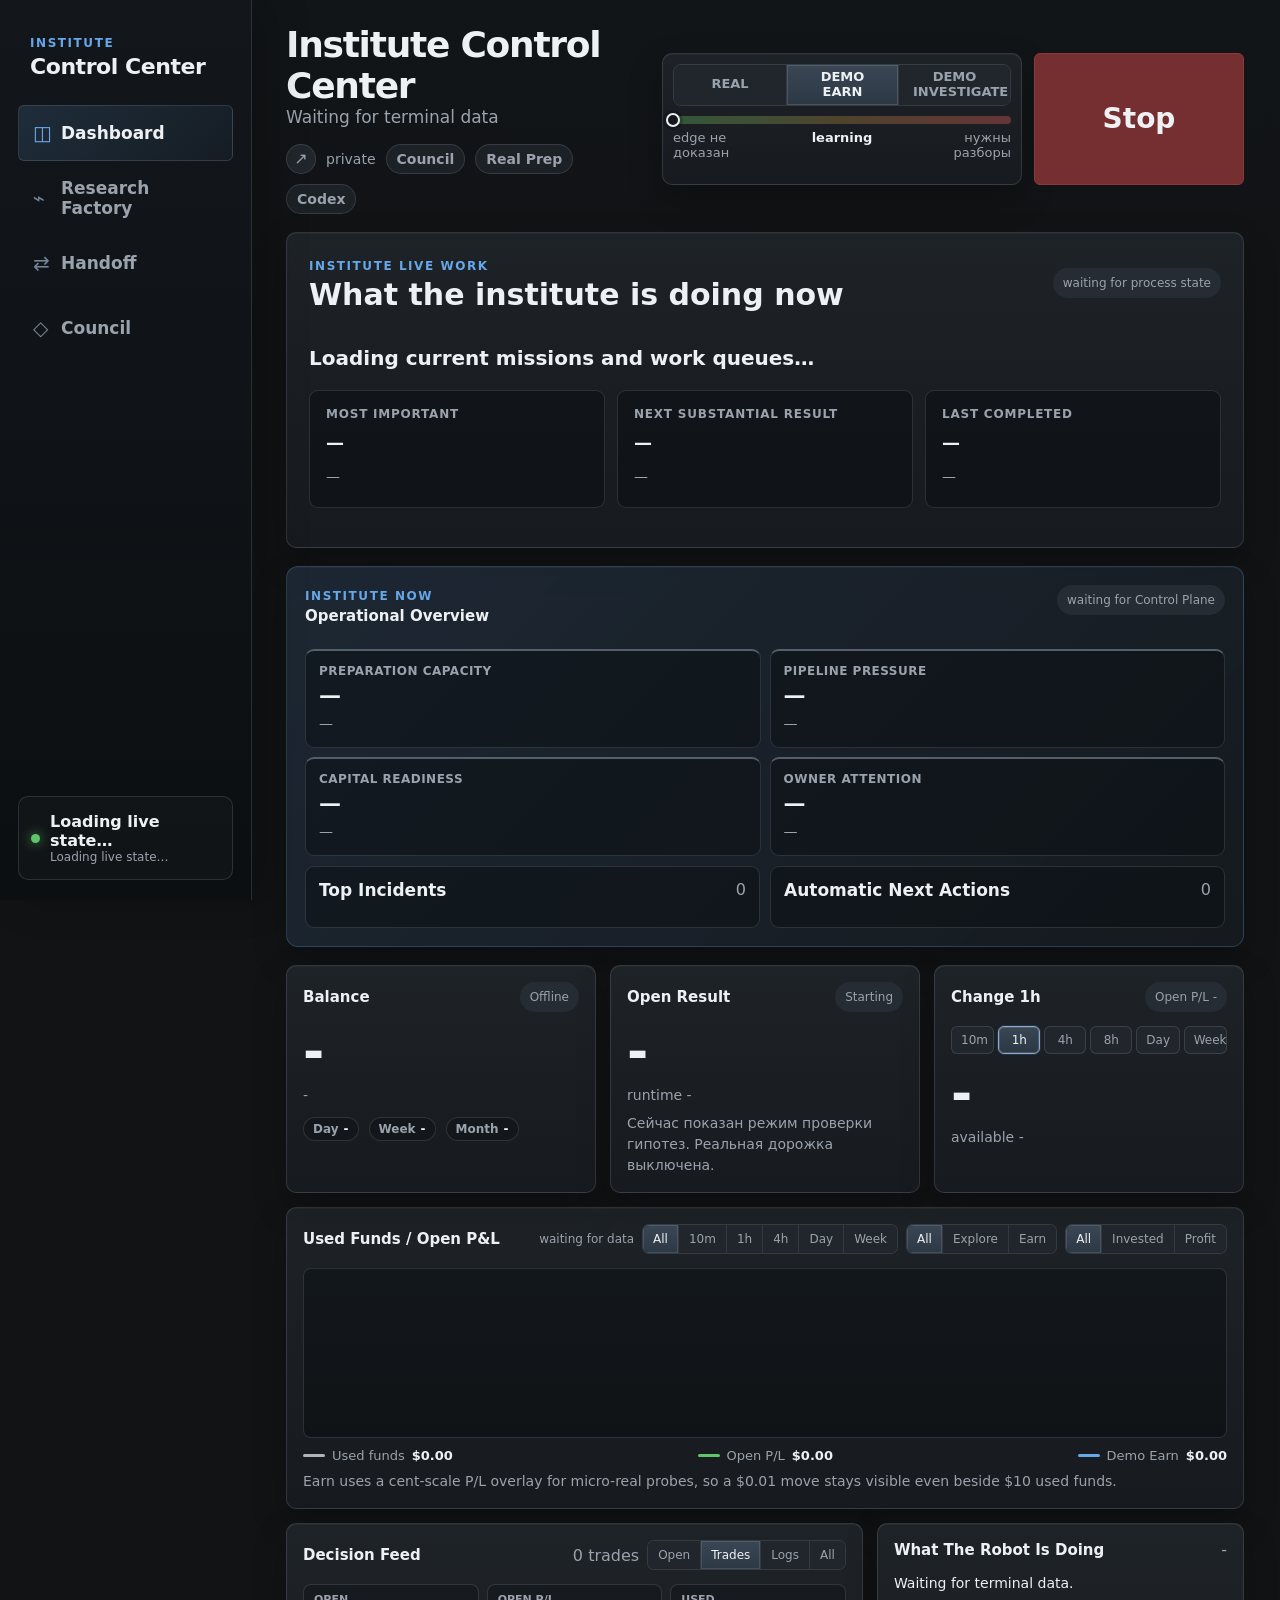
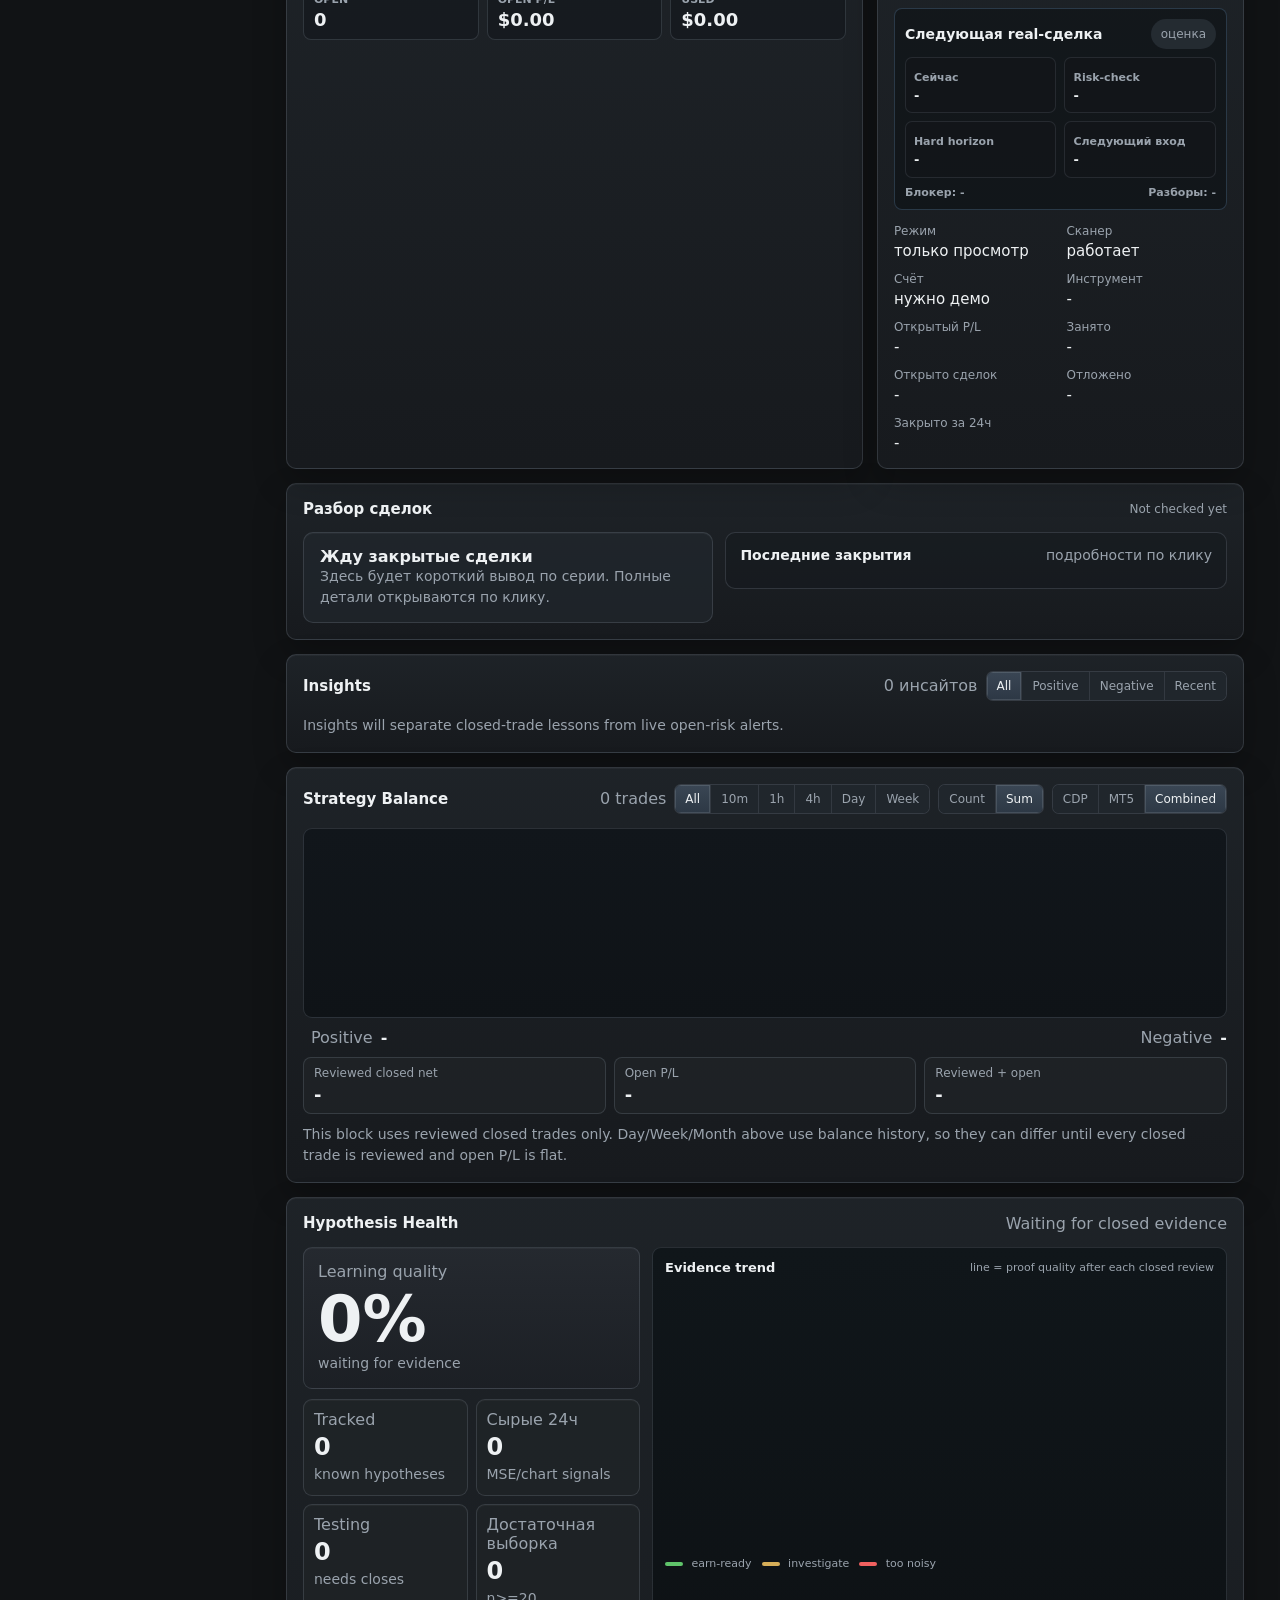
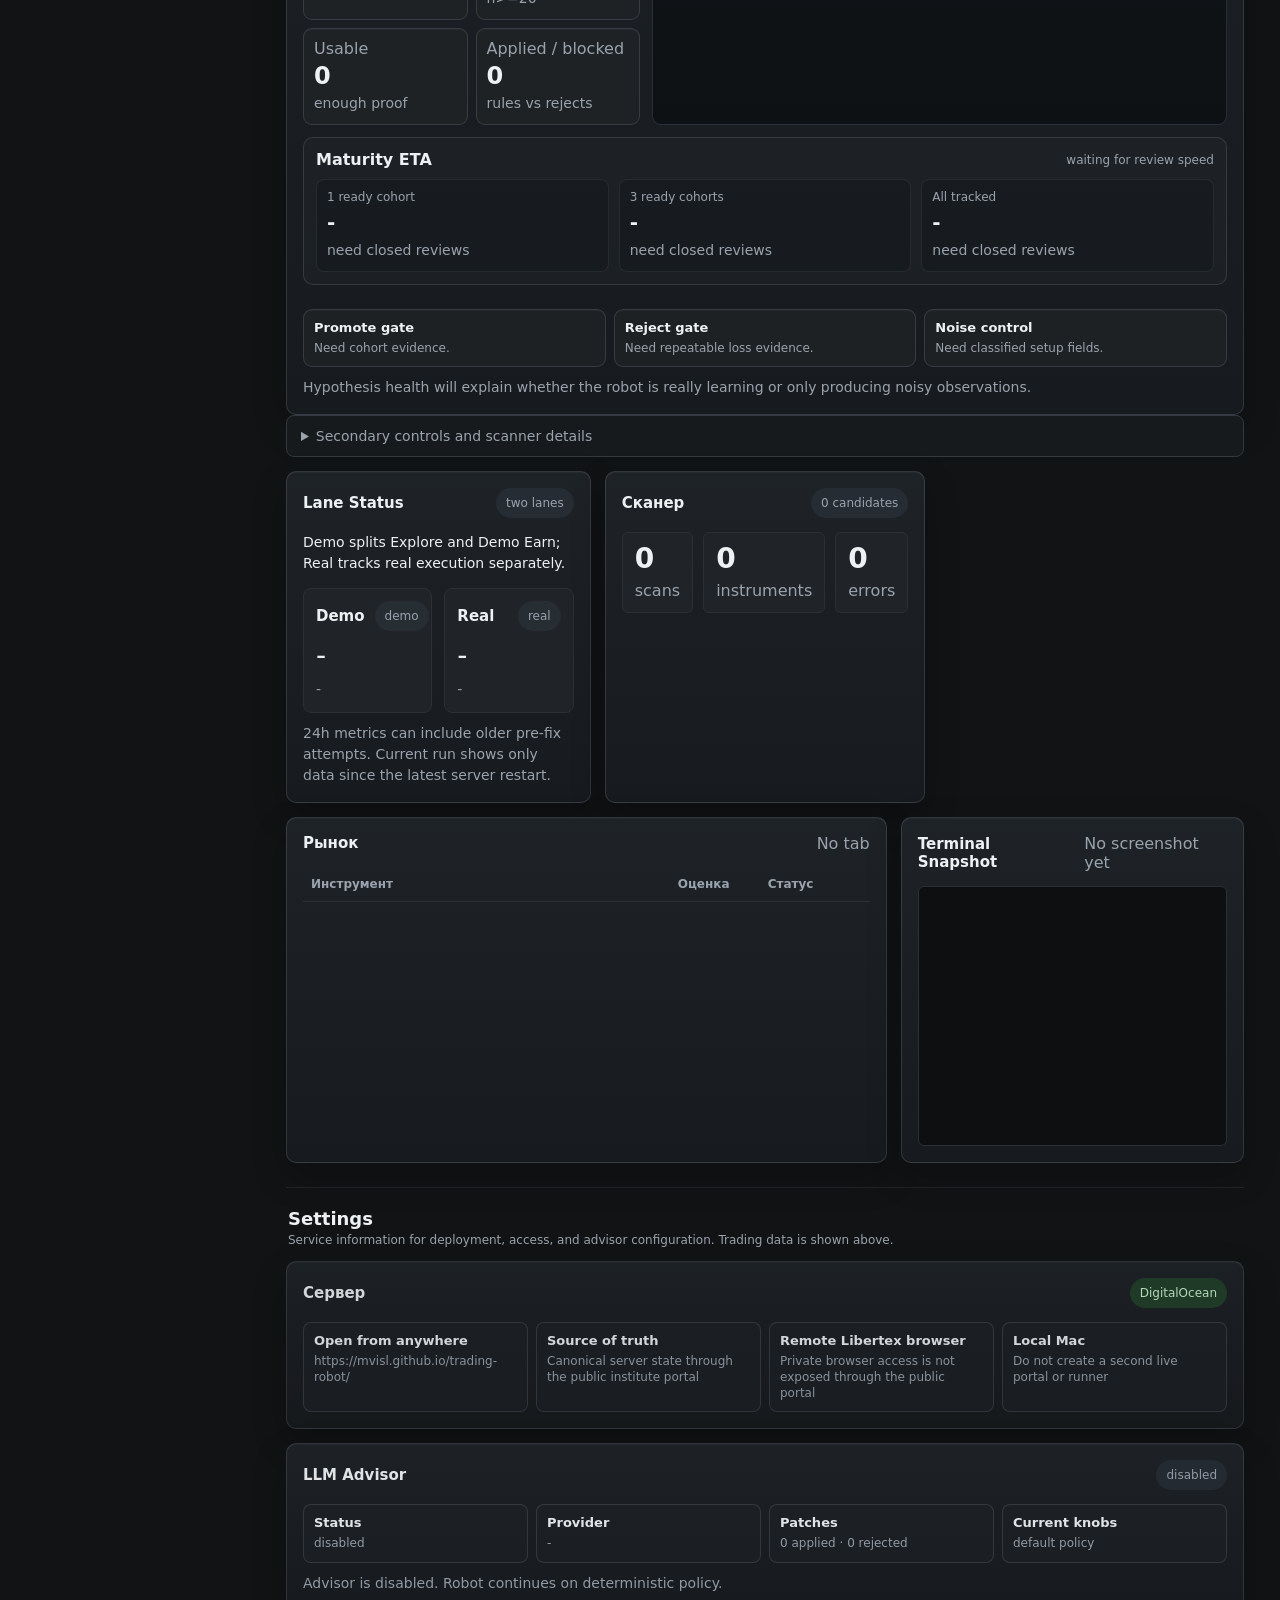
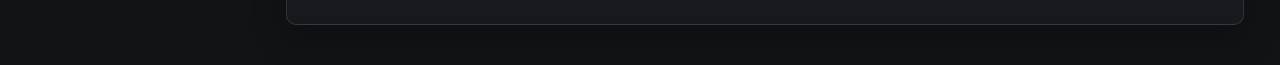
==== commit f1925cae: "Publish Research Factory dashboard V4" ====
--- a/index.html
+++ b/index.html
@@ -4,7 +4,7 @@
     <meta charset="utf-8" />
     <meta name="viewport" content="width=device-width, initial-scale=1" />
     <title>Institute Control Center</title>
-    <link rel="stylesheet" href="./styles.css?v=20260726-autonomy-action-v1" />
+    <link rel="stylesheet" href="./styles.css?v=20260820-research-factory-v4" />
   </head>
   <body>
     <section class="portal-auth-overlay" id="portalAuthOverlay" hidden>
@@ -647,6 +647,188 @@
       </section>
 
       <section class="portal-view" id="portal-research" data-portal-view="research" hidden>
+        <section class="rfv4-shell" id="researchFactoryV4" aria-labelledby="rfv4Title">
+          <header class="rfv4-header">
+            <div>
+              <span class="rfv4-eyebrow">RESEARCH FACTORY · V4</span>
+              <h1 id="rfv4Title">Four feedback loops. One honest view.</h1>
+              <p>Learning speed, paper economics, investment horizons, and strict evidence—kept separate and readable.</p>
+            </div>
+            <div class="rfv4-header-state">
+              <span class="rfv4-status active" id="rfv4FactoryStatus">Reading state</span>
+              <small id="rfv4UpdatedAt">Authoritative state pending</small>
+              <div><span>ALLOW_REAL=false</span><span>CAPITAL_USED=false</span></div>
+            </div>
+          </header>
+
+          <nav class="rfv4-nav" aria-label="Research Factory views">
+            <button class="active" type="button" data-rfv4-tab="overview">Overview</button>
+            <button type="button" data-rfv4-tab="prediction">Prediction</button>
+            <button type="button" data-rfv4-tab="demo">Demo Arena</button>
+            <button type="button" data-rfv4-tab="investment">Investment</button>
+            <button type="button" data-rfv4-tab="strict">Strict Institute</button>
+            <button type="button" data-rfv4-tab="archive">Archive</button>
+          </nav>
+
+          <div class="rfv4-pane active" data-rfv4-pane="overview">
+            <section class="rfv4-summary" aria-label="Research Factory summary">
+              <article><span>Predictions sealed</span><strong id="rfv4Sealed">—</strong></article>
+              <article><span>Resolved OOS</span><strong id="rfv4Resolved">—</strong></article>
+              <article><span>Demo trades</span><strong id="rfv4DemoTrades">—</strong></article>
+              <article><span>Active investment theses</span><strong id="rfv4ActiveTheses">—</strong></article>
+              <article><span>Strict screens</span><strong id="rfv4StrictScreens">—</strong></article>
+              <article><span>Strict survivors</span><strong id="rfv4StrictSurvivors">—</strong></article>
+            </section>
+
+            <section class="rfv4-signal-strip" aria-label="Key research answers">
+              <article><span>Fastest feedback loop</span><strong id="rfv4FastestLoop">—</strong><small id="rfv4FastestLoopMeta">—</small></article>
+              <article><span>Best current net expectancy</span><strong id="rfv4BestExpectancy">—</strong><small id="rfv4BestExpectancyMeta">—</small></article>
+              <article><span>Next money-relevant milestone</span><strong id="rfv4MoneyMilestone">—</strong><small id="rfv4MoneyMilestoneMeta">—</small></article>
+            </section>
+
+            <aside class="rfv4-owner" id="rfv4OwnerAttention" hidden>
+              <div><span>Owner action required</span><strong id="rfv4OwnerWhat">—</strong></div>
+              <p id="rfv4OwnerWhy">—</p>
+              <time id="rfv4OwnerAge">—</time>
+            </aside>
+
+            <section class="rfv4-contours" aria-label="Active research contours">
+              <article class="rfv4-contour primary">
+                <header><div><span>01 · FAST LOOP</span><h2>Prediction &amp; Learning</h2></div><span class="rfv4-status" id="rfv4PredictionStatus">—</span></header>
+                <div class="rfv4-contour-lead"><strong id="rfv4PredictionProgress">—</strong><span>resolved / minimum evaluation target</span></div>
+                <div class="rfv4-progress"><i id="rfv4PredictionProgressBar"></i></div>
+                <dl>
+                  <div><dt>Models active</dt><dd id="rfv4ModelsActive">—</dd></div>
+                  <div><dt>Consensus</dt><dd id="rfv4ConsensusCount">—</dd></div>
+                  <div><dt>Net expectancy</dt><dd id="rfv4PredictionExpectancy">—</dd></div>
+                  <div><dt>vs Random</dt><dd id="rfv4VsRandom">—</dd></div>
+                  <div><dt>vs Always Long</dt><dd id="rfv4VsLong">—</dd></div>
+                  <div><dt>Brier / calibration</dt><dd id="rfv4Brier">—</dd></div>
+                </dl>
+                <footer><span id="rfv4PredictionNext">—</span><button type="button" data-rfv4-open="prediction">Open contour</button></footer>
+              </article>
+
+              <article class="rfv4-contour">
+                <header><div><span>02 · PAPER ECONOMICS</span><h2>Demo Strategy Arena</h2></div><span class="rfv4-status" id="rfv4DemoStatus">—</span></header>
+                <div class="rfv4-contour-lead"><strong id="rfv4DemoLead">—</strong><span>trades after frozen costs</span></div>
+                <dl>
+                  <div><dt>Active arms</dt><dd id="rfv4DemoArms">—</dd></div>
+                  <div><dt>Net paper P&amp;L</dt><dd id="rfv4DemoPnl">—</dd></div>
+                  <div><dt>Expectancy</dt><dd id="rfv4DemoExpectancy">—</dd></div>
+                  <div><dt>Profit factor</dt><dd id="rfv4DemoProfitFactor">—</dd></div>
+                  <div><dt>Max drawdown</dt><dd id="rfv4DemoDrawdown">—</dd></div>
+                  <div><dt>vs baselines</dt><dd id="rfv4DemoBaseline">—</dd></div>
+                </dl>
+                <footer><span id="rfv4DemoNext">—</span><button type="button" data-rfv4-open="demo">Open contour</button></footer>
+              </article>
+
+              <article class="rfv4-contour">
+                <header><div><span>03 · FORWARD THESES</span><h2>Medium/Long Investment</h2></div><span class="rfv4-status" id="rfv4InvestmentStatus">—</span></header>
+                <div class="rfv4-contour-lead"><strong id="rfv4InvestmentLead">—</strong><span>active sealed theses</span></div>
+                <dl>
+                  <div><dt>Resolved</dt><dd id="rfv4InvestmentResolved">—</dd></div>
+                  <div><dt>Horizons</dt><dd>1W · 1M · 3M</dd></div>
+                  <div><dt>Paper performance</dt><dd id="rfv4InvestmentPerformance">—</dd></div>
+                  <div class="wide"><dt>Strongest active thesis</dt><dd id="rfv4StrongestThesis">—</dd></div>
+                </dl>
+                <footer><span id="rfv4InvestmentNext">—</span><button type="button" data-rfv4-open="investment">Open contour</button></footer>
+              </article>
+
+              <article class="rfv4-contour">
+                <header><div><span>04 · STRICT EVIDENCE</span><h2>Strict Edge Institute</h2></div><span class="rfv4-status" id="rfv4StrictStatus">—</span></header>
+                <div class="rfv4-contour-lead"><strong id="rfv4StrictLead">—</strong><span>strict survivors</span></div>
+                <dl>
+                  <div><dt>Compiled seeds</dt><dd id="rfv4CompiledSeeds">—</dd></div>
+                  <div><dt>D0 / D1</dt><dd id="rfv4D0D1">—</dd></div>
+                  <div><dt>Screen-ready</dt><dd id="rfv4ScreenReady">—</dd></div>
+                  <div><dt>Screens / signals</dt><dd id="rfv4ScreensSignals">—</dd></div>
+                  <div><dt>Formal tests</dt><dd id="rfv4FormalTests">—</dd></div>
+                  <div><dt>Active shadows</dt><dd id="rfv4Shadows">—</dd></div>
+                </dl>
+                <p class="rfv4-path-note" id="rfv4StrictPath">—</p>
+                <footer><span>Strict gates remain unchanged</span><button type="button" data-rfv4-open="strict">Open contour</button></footer>
+              </article>
+            </section>
+
+            <section class="rfv4-performance" aria-labelledby="rfv4PerformanceTitle">
+              <header><div><span class="rfv4-eyebrow">PERFORMANCE</span><h2 id="rfv4PerformanceTitle">Keep unlike evidence separate</h2></div>
+                <div class="rfv4-segmented" role="tablist" aria-label="Performance type">
+                  <button class="active" type="button" data-rfv4-performance="learning">Learning</button>
+                  <button type="button" data-rfv4-performance="money">Money</button>
+                  <button type="button" data-rfv4-performance="science">Science</button>
+                </div>
+              </header>
+              <div class="rfv4-performance-grid" id="rfv4PerformanceGrid"></div>
+            </section>
+
+            <section class="rfv4-models" aria-labelledby="rfv4ModelsTitle">
+              <header><div><span class="rfv4-eyebrow">MODEL COMPARISON</span><h2 id="rfv4ModelsTitle">No leaderboard before enough resolved evidence</h2></div><span id="rfv4ModelNote">Pending first resolution</span></header>
+              <div class="rfv4-table-wrap">
+                <table>
+                  <thead><tr><th>Arm</th><th>Resolved N</th><th>Direction accuracy</th><th>Brier</th><th>Net expectancy</th><th>Paper P&amp;L</th></tr></thead>
+                  <tbody id="rfv4ModelRows"></tbody>
+                </table>
+              </div>
+            </section>
+
+            <section class="rfv4-secondary-grid">
+              <article class="rfv4-time-card"><header><span class="rfv4-eyebrow">NEXT FEEDBACK</span><strong id="rfv4FeedbackLead">—</strong></header><dl>
+                <div><dt>Next 1D resolution</dt><dd id="rfv4Next1d">—</dd></div>
+                <div><dt>Next 5D resolution</dt><dd id="rfv4Next5d">—</dd></div>
+                <div><dt>Next 20D resolution</dt><dd id="rfv4Next20d">—</dd></div>
+              </dl></article>
+              <article class="rfv4-ops-card"><header><span class="rfv4-eyebrow">OPERATIONS</span><strong>Compact execution mix</strong></header><dl>
+                <div><dt>Server robot</dt><dd id="rfv4ServerRobot">—</dd></div>
+                <div><dt>Codex cloud</dt><dd id="rfv4CodexCloud">—</dd></div>
+                <div><dt>Local-only</dt><dd id="rfv4LocalOnly">—</dd></div>
+                <div><dt>Measured mix</dt><dd id="rfv4OperationalMix">—</dd></div>
+              </dl></article>
+            </section>
+
+            <section class="rfv4-commercial"><div><span class="rfv4-eyebrow">COMMERCIAL EXPERIMENTS</span><strong>Parked</strong></div><p>Alert-product and concierge surfaces are inactive and consume no dashboard space.</p></section>
+          </div>
+
+          <div class="rfv4-pane" data-rfv4-pane="prediction" hidden>
+            <section class="rfv4-detail-head"><div><span>01 · FASTEST FEEDBACK</span><h2>Prediction &amp; Learning</h2><p>Sealed forecasts become OOS evidence only after their frozen horizon resolves.</p></div><span class="rfv4-status" id="rfv4PredictionDetailStatus">—</span></section>
+            <section class="rfv4-detail-grid">
+              <article><span>Sealed rows</span><strong id="rfv4PredictionDetailSealed">—</strong><small>Authoritative active batch</small></article>
+              <article><span>Resolved OOS</span><strong id="rfv4PredictionDetailResolved">—</strong><small id="rfv4PredictionDetailResolvedNote">—</small></article>
+              <article><span>Decision dates</span><strong id="rfv4DecisionDates">—</strong><small>Independent forecast dates</small></article>
+              <article><span>Consensus rows</span><strong id="rfv4PredictionDetailConsensus">—</strong><small>Deterministic derived arm</small></article>
+            </section>
+            <section class="rfv4-detail-panel"><header><h3>Evaluation readiness</h3><span id="rfv4EvaluationReadiness">—</span></header><div class="rfv4-progress large"><i id="rfv4EvaluationBar"></i></div><p>Directional accuracy, Brier, calibration, and economic comparisons remain pending until outcomes exist. An edge claim is not allowed before sufficient N.</p></section>
+            <section class="rfv4-detail-panel"><header><h3>Active model routes</h3><span>Frozen before outcomes</span></header><div class="rfv4-route-grid" id="rfv4ModelRoutes"></div></section>
+          </div>
+
+          <div class="rfv4-pane" data-rfv4-pane="demo" hidden>
+            <section class="rfv4-detail-head"><div><span>02 · PAPER ECONOMICS</span><h2>Demo Strategy Arena</h2><p>Model and baseline arms are compared after the same frozen costs. No real capital is authorized.</p></div><span class="rfv4-status" id="rfv4DemoDetailStatus">—</span></section>
+            <section class="rfv4-detail-grid" id="rfv4DemoDetailMetrics"></section>
+            <section class="rfv4-detail-panel"><header><h3>Arena arms</h3><span>Same outcome and cost rules</span></header><div class="rfv4-route-grid" id="rfv4ArenaArms"></div></section>
+          </div>
+
+          <div class="rfv4-pane" data-rfv4-pane="investment" hidden>
+            <section class="rfv4-detail-head"><div><span>03 · FORWARD THESES</span><h2>Medium/Long Investment</h2><p>Sealed theses for week-to-month horizons. Confidence is descriptive—not a recommendation.</p></div><span class="rfv4-status" id="rfv4InvestmentDetailStatus">—</span></section>
+            <section class="rfv4-detail-grid" id="rfv4InvestmentDetailMetrics"></section>
+            <section class="rfv4-detail-panel rfv4-empty-state" id="rfv4InvestmentEmpty"><span>No active thesis yet</span><strong>Waiting for the first sealed investment thesis</strong><p>The ledger is active. Performance will appear only after an authored thesis and its stated horizon resolve.</p></section>
+          </div>
+
+          <div class="rfv4-pane" data-rfv4-pane="strict" hidden>
+            <section class="rfv4-detail-head"><div><span>04 · STRICT EVIDENCE</span><h2>Strict Edge Institute</h2><p>The old causal/PIT contour remains active, protected, and intentionally compact here.</p></div><span class="rfv4-status" id="rfv4StrictDetailStatus">—</span></section>
+            <section class="rfv4-detail-grid" id="rfv4StrictDetailMetrics"></section>
+            <section class="rfv4-detail-panel"><header><h3>Prospective shadows</h3><span id="rfv4ShadowCount">—</span></header><div class="rfv4-route-grid" id="rfv4ShadowRows"></div></section>
+          </div>
+
+          <div class="rfv4-pane" data-rfv4-pane="archive" hidden>
+            <section class="rfv4-detail-head"><div><span>HISTORICAL ACCESS</span><h2>Archive / Previous Research Architecture</h2><p>Historical states stay available for audit; they no longer compete with current feedback loops.</p></div><span class="rfv4-status muted">READ ONLY</span></section>
+            <section class="rfv4-archive-grid">
+              <article class="featured"><span>Previous Research Factory dashboard</span><strong>Institute State &amp; technical surfaces</strong><p>The complete prior Research view remains unchanged behind this archive.</p><button type="button" id="rfv4ShowLegacy">Open previous Research view</button></article>
+              <article><span>Operational dashboard</span><strong>Robot Control Center</strong><p>Trading, Demo Earn, scanner, reviews, and server controls.</p><a href="#dashboard" data-portal-target="dashboard">Open Dashboard</a></article>
+              <article><span>Historical systems</span><strong>Form 4 · Fast Discovery Lane · Hunter</strong><p>Qualified Data Compiler, Execution Moratorium, Data World Race, and prior state views remain in the repository and technical archive.</p></article>
+              <article><span>Governance history</span><strong>Council &amp; immutable state</strong><p>Prior decisions, evidence artifacts, and scientific state remain accessible without reinterpretation.</p><a href="#council" data-portal-target="council">Open Council</a></article>
+            </section>
+          </div>
+        </section>
+        <button class="rfv4-return" id="rfv4Return" type="button">← Return to Research Factory V4</button>
         <header class="portal-page-head institute-state-head">
           <div><span class="portal-kicker">Institute now</span><h1>Institute State</h1><p>Где находится институт, что его блокирует и что произойдёт дальше.</p></div>
           <span class="pill" id="researchFreshness">Loading live state…</span>
@@ -1170,6 +1352,6 @@
       </div>
       <div class="mobile-detail-body" id="mobileDetailBody"></div>
     </aside>
-    <script src="./app.js?v=20260726-autonomy-action-v1" type="module"></script>
+    <script src="./app.js?v=20260820-research-factory-v4" type="module"></script>
   </body>
 </html>
--- a/styles.css
+++ b/styles.css
@@ -15,6 +15,836 @@
   --line-soft: rgba(186, 199, 214, 0.16);
   --shadow-card: 0 14px 34px rgba(0, 0, 0, 0.24);
   --shadow-inset: inset 0 1px 0 rgba(255, 255, 255, 0.035);
+}
+
+/* Research Factory Dashboard V4 — compact, state-read multi-contour view. */
+#portal-research:not(.rfv4-legacy-visible) > :not(.rfv4-shell):not(.rfv4-return) {
+  display: none !important;
+}
+
+#portal-research.rfv4-legacy-visible > .rfv4-shell {
+  display: none;
+}
+
+.rfv4-return {
+  display: none;
+  position: sticky;
+  z-index: 20;
+  top: 12px;
+  width: max-content;
+  margin: 0 0 16px;
+  padding: 10px 14px;
+  border: 1px solid #46627b;
+  border-radius: 999px;
+  color: #e8f2fb;
+  font: inherit;
+  font-size: 13px;
+  font-weight: 800;
+  cursor: pointer;
+  background: #1b2b39;
+  box-shadow: 0 8px 24px rgba(0, 0, 0, 0.3);
+}
+
+#portal-research.rfv4-legacy-visible > .rfv4-return {
+  display: inline-flex;
+}
+
+.rfv4-shell {
+  --rfv4-bg: #101419;
+  --rfv4-surface: #171c22;
+  --rfv4-raised: #1c2229;
+  --rfv4-line: #2c343d;
+  --rfv4-soft-line: rgba(169, 186, 202, 0.13);
+  --rfv4-text: #f2f5f7;
+  --rfv4-muted: #929da8;
+  --rfv4-accent: #85b8e7;
+  --rfv4-positive: #63c77d;
+  display: grid;
+  gap: 18px;
+  color: var(--rfv4-text);
+}
+
+.rfv4-shell *,
+.rfv4-shell *::before,
+.rfv4-shell *::after {
+  box-sizing: border-box;
+}
+
+.rfv4-header {
+  display: flex;
+  gap: 30px;
+  align-items: flex-end;
+  justify-content: space-between;
+  min-height: 172px;
+  padding: 30px;
+  overflow: hidden;
+  border: 1px solid #33404c;
+  border-radius: 20px;
+  background:
+    radial-gradient(circle at 78% -30%, rgba(70, 132, 188, 0.2), transparent 44%),
+    linear-gradient(145deg, #18212a, #11161b 65%);
+  box-shadow: 0 22px 54px rgba(0, 0, 0, 0.24);
+}
+
+.rfv4-header h1 {
+  max-width: 760px;
+  margin: 7px 0 9px;
+  font-size: clamp(34px, 4vw, 56px);
+  line-height: 0.98;
+  letter-spacing: -0.055em;
+}
+
+.rfv4-header p {
+  max-width: 700px;
+  margin: 0;
+  color: #a9b3bc;
+  font-size: 15px;
+  line-height: 1.5;
+}
+
+.rfv4-eyebrow,
+.rfv4-contour header > div > span,
+.rfv4-detail-head > div > span,
+.rfv4-owner span,
+.rfv4-archive-grid article > span {
+  color: var(--rfv4-accent);
+  font-size: 10px;
+  font-weight: 900;
+  letter-spacing: 0.14em;
+  text-transform: uppercase;
+}
+
+.rfv4-header-state {
+  display: grid;
+  flex: 0 0 auto;
+  gap: 8px;
+  justify-items: end;
+  text-align: right;
+}
+
+.rfv4-header-state small {
+  color: var(--rfv4-muted);
+  font-size: 12px;
+}
+
+.rfv4-header-state > div {
+  display: flex;
+  gap: 6px;
+}
+
+.rfv4-header-state > div span {
+  padding: 5px 7px;
+  border: 1px solid #36414a;
+  border-radius: 6px;
+  color: #9eabb6;
+  font-size: 9px;
+  font-weight: 800;
+  letter-spacing: 0.05em;
+}
+
+.rfv4-status {
+  display: inline-flex;
+  align-items: center;
+  justify-content: center;
+  min-height: 25px;
+  padding: 4px 8px;
+  border: 1px solid #424b54;
+  border-radius: 999px;
+  color: #b5bec6;
+  font-size: 10px;
+  font-weight: 900;
+  letter-spacing: 0.08em;
+  text-transform: uppercase;
+  white-space: nowrap;
+  background: rgba(255, 255, 255, 0.025);
+}
+
+.rfv4-status.active {
+  border-color: rgba(99, 199, 125, 0.42);
+  color: #93e5a8;
+  background: rgba(64, 144, 84, 0.13);
+}
+
+.rfv4-status.waiting {
+  border-color: rgba(216, 164, 66, 0.4);
+  color: #e1bd78;
+  background: rgba(174, 123, 34, 0.1);
+}
+
+.rfv4-status.error {
+  border-color: rgba(240, 96, 95, 0.4);
+  color: #ef9a99;
+  background: rgba(165, 57, 57, 0.12);
+}
+
+.rfv4-status.muted {
+  color: #8c98a3;
+}
+
+.rfv4-nav {
+  display: flex;
+  gap: 5px;
+  padding: 5px;
+  overflow-x: auto;
+  border: 1px solid var(--rfv4-line);
+  border-radius: 12px;
+  background: #14191f;
+}
+
+.rfv4-nav button,
+.rfv4-segmented button,
+.rfv4-contour footer button,
+.rfv4-archive-grid button,
+.rfv4-archive-grid a {
+  min-height: 36px;
+  border: 0;
+  border-radius: 8px;
+  color: #9da7b0;
+  font: inherit;
+  font-size: 12px;
+  font-weight: 800;
+  cursor: pointer;
+  background: transparent;
+}
+
+.rfv4-nav button {
+  flex: 1 0 auto;
+  padding: 0 14px;
+}
+
+.rfv4-nav button:hover,
+.rfv4-nav button.active,
+.rfv4-segmented button.active {
+  color: #f3f6f8;
+  background: #242c34;
+}
+
+.rfv4-pane {
+  display: grid;
+  gap: 16px;
+}
+
+.rfv4-pane[hidden] {
+  display: none;
+}
+
+.rfv4-summary {
+  display: grid;
+  grid-template-columns: repeat(6, minmax(0, 1fr));
+  overflow: hidden;
+  border: 1px solid var(--rfv4-line);
+  border-radius: 14px;
+  background: var(--rfv4-surface);
+}
+
+.rfv4-summary article {
+  display: grid;
+  gap: 8px;
+  min-height: 104px;
+  padding: 17px;
+  border-right: 1px solid var(--rfv4-soft-line);
+}
+
+.rfv4-summary article:last-child {
+  border-right: 0;
+}
+
+.rfv4-summary span,
+.rfv4-signal-strip span,
+.rfv4-contour dt,
+.rfv4-detail-grid span,
+.rfv4-time-card dt,
+.rfv4-ops-card dt {
+  color: var(--rfv4-muted);
+  font-size: 10px;
+  font-weight: 800;
+  letter-spacing: 0.065em;
+  text-transform: uppercase;
+}
+
+.rfv4-summary strong {
+  align-self: end;
+  font-size: clamp(25px, 3vw, 38px);
+  line-height: 1;
+  letter-spacing: -0.04em;
+}
+
+.rfv4-signal-strip {
+  display: grid;
+  grid-template-columns: repeat(3, minmax(0, 1fr));
+  gap: 8px;
+}
+
+.rfv4-signal-strip article {
+  display: grid;
+  gap: 5px;
+  min-height: 94px;
+  padding: 16px 17px;
+  border: 1px solid var(--rfv4-line);
+  border-radius: 12px;
+  background: linear-gradient(180deg, #1a2026, #171c21);
+}
+
+.rfv4-signal-strip strong {
+  font-size: 17px;
+  line-height: 1.25;
+}
+
+.rfv4-signal-strip small {
+  color: var(--rfv4-muted);
+  font-size: 12px;
+}
+
+.rfv4-owner {
+  display: grid;
+  grid-template-columns: minmax(180px, 0.7fr) minmax(260px, 1.4fr) auto;
+  gap: 18px;
+  align-items: center;
+  padding: 14px 17px;
+  border: 1px solid rgba(216, 164, 66, 0.35);
+  border-radius: 11px;
+  background: rgba(130, 86, 24, 0.12);
+}
+
+.rfv4-owner[hidden] {
+  display: none;
+}
+
+.rfv4-owner div {
+  display: grid;
+  gap: 3px;
+}
+
+.rfv4-owner strong,
+.rfv4-owner p,
+.rfv4-owner time {
+  margin: 0;
+  font-size: 12px;
+}
+
+.rfv4-owner time {
+  color: #ddb971;
+}
+
+.rfv4-contours {
+  display: grid;
+  grid-template-columns: repeat(2, minmax(0, 1fr));
+  gap: 12px;
+}
+
+.rfv4-contour {
+  display: grid;
+  gap: 16px;
+  min-height: 380px;
+  padding: 20px;
+  border: 1px solid var(--rfv4-line);
+  border-radius: 16px;
+  background: linear-gradient(155deg, #1b2026, #15191e);
+  box-shadow: 0 14px 34px rgba(0, 0, 0, 0.14);
+}
+
+.rfv4-contour.primary {
+  border-color: #3a5871;
+  background:
+    radial-gradient(circle at 100% 0%, rgba(82, 146, 203, 0.13), transparent 42%),
+    linear-gradient(155deg, #1c242c, #151a1f);
+}
+
+.rfv4-contour header,
+.rfv4-contour footer,
+.rfv4-performance > header,
+.rfv4-models > header,
+.rfv4-time-card > header,
+.rfv4-ops-card > header,
+.rfv4-detail-panel > header {
+  display: flex;
+  gap: 14px;
+  align-items: flex-start;
+  justify-content: space-between;
+}
+
+.rfv4-contour h2,
+.rfv4-performance h2,
+.rfv4-models h2,
+.rfv4-detail-head h2,
+.rfv4-detail-panel h3 {
+  margin: 4px 0 0;
+  letter-spacing: -0.025em;
+}
+
+.rfv4-contour h2 {
+  font-size: 22px;
+}
+
+.rfv4-contour-lead {
+  display: grid;
+  gap: 3px;
+}
+
+.rfv4-contour-lead strong {
+  font-size: 29px;
+  line-height: 1;
+  letter-spacing: -0.04em;
+}
+
+.rfv4-contour-lead span {
+  color: var(--rfv4-muted);
+  font-size: 11px;
+}
+
+.rfv4-progress {
+  height: 5px;
+  overflow: hidden;
+  border-radius: 999px;
+  background: #293039;
+}
+
+.rfv4-progress i {
+  display: block;
+  width: 0;
+  height: 100%;
+  border-radius: inherit;
+  background: linear-gradient(90deg, #5a99d1, #83b8e5);
+  transition: width 300ms ease;
+}
+
+.rfv4-progress.large {
+  height: 8px;
+}
+
+.rfv4-contour dl {
+  display: grid;
+  grid-template-columns: repeat(2, minmax(0, 1fr));
+  gap: 0;
+  margin: 0;
+  border-top: 1px solid var(--rfv4-soft-line);
+  border-left: 1px solid var(--rfv4-soft-line);
+}
+
+.rfv4-contour dl > div {
+  display: grid;
+  gap: 5px;
+  min-height: 62px;
+  padding: 10px 11px;
+  border-right: 1px solid var(--rfv4-soft-line);
+  border-bottom: 1px solid var(--rfv4-soft-line);
+}
+
+.rfv4-contour dl > div.wide {
+  grid-column: 1 / -1;
+}
+
+.rfv4-contour dd {
+  margin: 0;
+  font-size: 14px;
+  font-weight: 800;
+  line-height: 1.3;
+}
+
+.rfv4-path-note {
+  margin: -7px 0 0;
+  color: #d5b16e;
+  font-size: 12px;
+}
+
+.rfv4-contour footer {
+  align-self: end;
+  align-items: center;
+  padding-top: 3px;
+}
+
+.rfv4-contour footer > span {
+  color: var(--rfv4-muted);
+  font-size: 11px;
+}
+
+.rfv4-contour footer button {
+  min-height: 30px;
+  padding: 0 10px;
+  color: #bad7ef;
+  background: rgba(80, 139, 190, 0.11);
+}
+
+.rfv4-performance,
+.rfv4-models,
+.rfv4-time-card,
+.rfv4-ops-card,
+.rfv4-detail-panel,
+.rfv4-archive-grid article {
+  border: 1px solid var(--rfv4-line);
+  border-radius: 14px;
+  background: var(--rfv4-surface);
+}
+
+.rfv4-performance,
+.rfv4-models,
+.rfv4-detail-panel {
+  padding: 20px;
+}
+
+.rfv4-performance h2,
+.rfv4-models h2 {
+  font-size: 21px;
+}
+
+.rfv4-segmented {
+  display: flex;
+  gap: 3px;
+  padding: 3px;
+  border-radius: 9px;
+  background: #11161b;
+}
+
+.rfv4-segmented button {
+  min-height: 30px;
+  padding: 0 12px;
+}
+
+.rfv4-performance-grid {
+  display: grid;
+  grid-template-columns: repeat(4, minmax(0, 1fr));
+  gap: 8px;
+  margin-top: 16px;
+}
+
+.rfv4-performance-grid article {
+  display: grid;
+  gap: 8px;
+  min-height: 90px;
+  padding: 13px;
+  border: 1px solid var(--rfv4-soft-line);
+  border-radius: 10px;
+  background: #14191e;
+}
+
+.rfv4-performance-grid span {
+  color: var(--rfv4-muted);
+  font-size: 10px;
+  font-weight: 800;
+  letter-spacing: 0.06em;
+  text-transform: uppercase;
+}
+
+.rfv4-performance-grid strong {
+  align-self: end;
+  font-size: 20px;
+}
+
+.rfv4-models > header > span,
+.rfv4-detail-panel > header > span {
+  color: var(--rfv4-muted);
+  font-size: 12px;
+}
+
+.rfv4-table-wrap {
+  margin-top: 16px;
+  overflow-x: auto;
+}
+
+.rfv4-models table {
+  width: 100%;
+  border-collapse: collapse;
+  font-size: 12px;
+}
+
+.rfv4-models th,
+.rfv4-models td {
+  padding: 11px 12px;
+  border-bottom: 1px solid var(--rfv4-soft-line);
+  text-align: right;
+  white-space: nowrap;
+}
+
+.rfv4-models th:first-child,
+.rfv4-models td:first-child {
+  text-align: left;
+}
+
+.rfv4-models th {
+  color: var(--rfv4-muted);
+  font-size: 9px;
+  letter-spacing: 0.065em;
+  text-transform: uppercase;
+}
+
+.rfv4-models td:first-child {
+  color: #edf2f5;
+  font-weight: 900;
+}
+
+.rfv4-models td.pending {
+  color: #818d98;
+}
+
+.rfv4-secondary-grid {
+  display: grid;
+  grid-template-columns: 1.25fr 0.75fr;
+  gap: 12px;
+}
+
+.rfv4-time-card,
+.rfv4-ops-card {
+  padding: 17px;
+}
+
+.rfv4-time-card header strong,
+.rfv4-ops-card header strong {
+  font-size: 15px;
+}
+
+.rfv4-time-card dl,
+.rfv4-ops-card dl {
+  display: grid;
+  grid-template-columns: repeat(3, minmax(0, 1fr));
+  gap: 7px;
+  margin: 14px 0 0;
+}
+
+.rfv4-ops-card dl {
+  grid-template-columns: repeat(2, minmax(0, 1fr));
+}
+
+.rfv4-time-card dl > div,
+.rfv4-ops-card dl > div {
+  display: grid;
+  gap: 5px;
+  padding: 10px;
+  border-radius: 8px;
+  background: #13181d;
+}
+
+.rfv4-time-card dd,
+.rfv4-ops-card dd {
+  margin: 0;
+  font-size: 12px;
+  font-weight: 800;
+}
+
+.rfv4-commercial {
+  display: flex;
+  gap: 20px;
+  align-items: center;
+  justify-content: space-between;
+  padding: 10px 14px;
+  border: 1px dashed #303841;
+  border-radius: 10px;
+  opacity: 0.72;
+}
+
+.rfv4-commercial > div {
+  display: flex;
+  gap: 9px;
+  align-items: center;
+}
+
+.rfv4-commercial strong {
+  font-size: 11px;
+}
+
+.rfv4-commercial p {
+  margin: 0;
+  color: var(--rfv4-muted);
+  font-size: 11px;
+}
+
+.rfv4-detail-head {
+  display: flex;
+  gap: 26px;
+  align-items: flex-end;
+  justify-content: space-between;
+  padding: 25px 4px 10px;
+}
+
+.rfv4-detail-head h2 {
+  font-size: clamp(30px, 4vw, 46px);
+  line-height: 1;
+}
+
+.rfv4-detail-head p {
+  max-width: 700px;
+  margin: 9px 0 0;
+  color: var(--rfv4-muted);
+  font-size: 14px;
+}
+
+.rfv4-detail-grid {
+  display: grid;
+  grid-template-columns: repeat(4, minmax(0, 1fr));
+  gap: 9px;
+}
+
+.rfv4-detail-grid > article {
+  display: grid;
+  gap: 7px;
+  min-height: 118px;
+  padding: 17px;
+  border: 1px solid var(--rfv4-line);
+  border-radius: 12px;
+  background: linear-gradient(180deg, #1a2026, #161b20);
+}
+
+.rfv4-detail-grid strong {
+  align-self: end;
+  font-size: 25px;
+  letter-spacing: -0.035em;
+}
+
+.rfv4-detail-grid small {
+  color: var(--rfv4-muted);
+  font-size: 11px;
+}
+
+.rfv4-detail-panel {
+  display: grid;
+  gap: 15px;
+}
+
+.rfv4-detail-panel h3 {
+  font-size: 18px;
+}
+
+.rfv4-detail-panel > p {
+  max-width: 820px;
+  margin: 0;
+  color: var(--rfv4-muted);
+  font-size: 13px;
+  line-height: 1.55;
+}
+
+.rfv4-route-grid {
+  display: grid;
+  grid-template-columns: repeat(auto-fit, minmax(170px, 1fr));
+  gap: 8px;
+}
+
+.rfv4-route-grid article {
+  display: grid;
+  gap: 5px;
+  min-height: 78px;
+  padding: 12px;
+  border: 1px solid var(--rfv4-soft-line);
+  border-radius: 9px;
+  background: #14191e;
+}
+
+.rfv4-route-grid strong {
+  font-size: 13px;
+}
+
+.rfv4-route-grid span,
+.rfv4-route-grid small {
+  color: var(--rfv4-muted);
+  font-size: 10px;
+}
+
+.rfv4-empty-state {
+  place-items: center;
+  min-height: 230px;
+  text-align: center;
+}
+
+.rfv4-empty-state > span {
+  color: var(--rfv4-accent);
+  font-size: 10px;
+  font-weight: 900;
+  letter-spacing: 0.1em;
+  text-transform: uppercase;
+}
+
+.rfv4-empty-state > strong {
+  font-size: 22px;
+}
+
+.rfv4-empty-state > p {
+  max-width: 560px;
+}
+
+.rfv4-archive-grid {
+  display: grid;
+  grid-template-columns: repeat(2, minmax(0, 1fr));
+  gap: 10px;
+}
+
+.rfv4-archive-grid article {
+  display: grid;
+  gap: 9px;
+  min-height: 190px;
+  padding: 20px;
+}
+
+.rfv4-archive-grid article.featured {
+  border-color: #3b5367;
+}
+
+.rfv4-archive-grid strong {
+  font-size: 19px;
+}
+
+.rfv4-archive-grid p {
+  margin: 0;
+  color: var(--rfv4-muted);
+  font-size: 13px;
+  line-height: 1.5;
+}
+
+.rfv4-archive-grid button,
+.rfv4-archive-grid a {
+  align-self: end;
+  justify-self: start;
+  min-height: 34px;
+  padding: 8px 11px;
+  color: #d5e8f8;
+  text-decoration: none;
+  background: #24384a;
+}
+
+@media (max-width: 1050px) {
+  .rfv4-summary { grid-template-columns: repeat(3, minmax(0, 1fr)); }
+  .rfv4-summary article:nth-child(3) { border-right: 0; }
+  .rfv4-summary article:nth-child(-n + 3) { border-bottom: 1px solid var(--rfv4-soft-line); }
+  .rfv4-performance-grid,
+  .rfv4-detail-grid { grid-template-columns: repeat(2, minmax(0, 1fr)); }
+  .rfv4-secondary-grid { grid-template-columns: 1fr; }
+}
+
+@media (max-width: 760px) {
+  .rfv4-shell { gap: 12px; }
+  .rfv4-header {
+    display: grid;
+    min-height: 0;
+    padding: 22px;
+  }
+  .rfv4-header-state { justify-items: start; text-align: left; }
+  .rfv4-header-state > div { flex-wrap: wrap; }
+  .rfv4-nav { position: sticky; z-index: 12; top: 8px; }
+  .rfv4-summary { grid-template-columns: repeat(2, minmax(0, 1fr)); }
+  .rfv4-summary article { min-height: 88px; padding: 14px; border-bottom: 1px solid var(--rfv4-soft-line); }
+  .rfv4-summary article:nth-child(odd) { border-right: 1px solid var(--rfv4-soft-line); }
+  .rfv4-summary article:nth-child(even) { border-right: 0; }
+  .rfv4-summary article:nth-last-child(-n + 2) { border-bottom: 0; }
+  .rfv4-signal-strip,
+  .rfv4-contours,
+  .rfv4-archive-grid { grid-template-columns: 1fr; }
+  .rfv4-contour { min-height: 0; padding: 17px; }
+  .rfv4-owner { grid-template-columns: 1fr; gap: 8px; }
+  .rfv4-performance,
+  .rfv4-models,
+  .rfv4-detail-panel { padding: 16px; }
+  .rfv4-performance > header { align-items: stretch; flex-direction: column; }
+  .rfv4-segmented button { flex: 1; }
+  .rfv4-performance-grid,
+  .rfv4-detail-grid { grid-template-columns: repeat(2, minmax(0, 1fr)); }
+  .rfv4-time-card dl { grid-template-columns: 1fr; }
+  .rfv4-commercial { align-items: flex-start; flex-direction: column; gap: 5px; }
+  .rfv4-detail-head { align-items: flex-start; flex-direction: column; padding-top: 16px; }
+}
+
+@media (max-width: 440px) {
+  .rfv4-performance-grid,
+  .rfv4-detail-grid { grid-template-columns: 1fr; }
+  .rfv4-contour dl { grid-template-columns: 1fr; }
+  .rfv4-contour dl > div.wide { grid-column: auto; }
+  .rfv4-ops-card dl { grid-template-columns: 1fr; }
 }
 
 .portal-auth-overlay {
